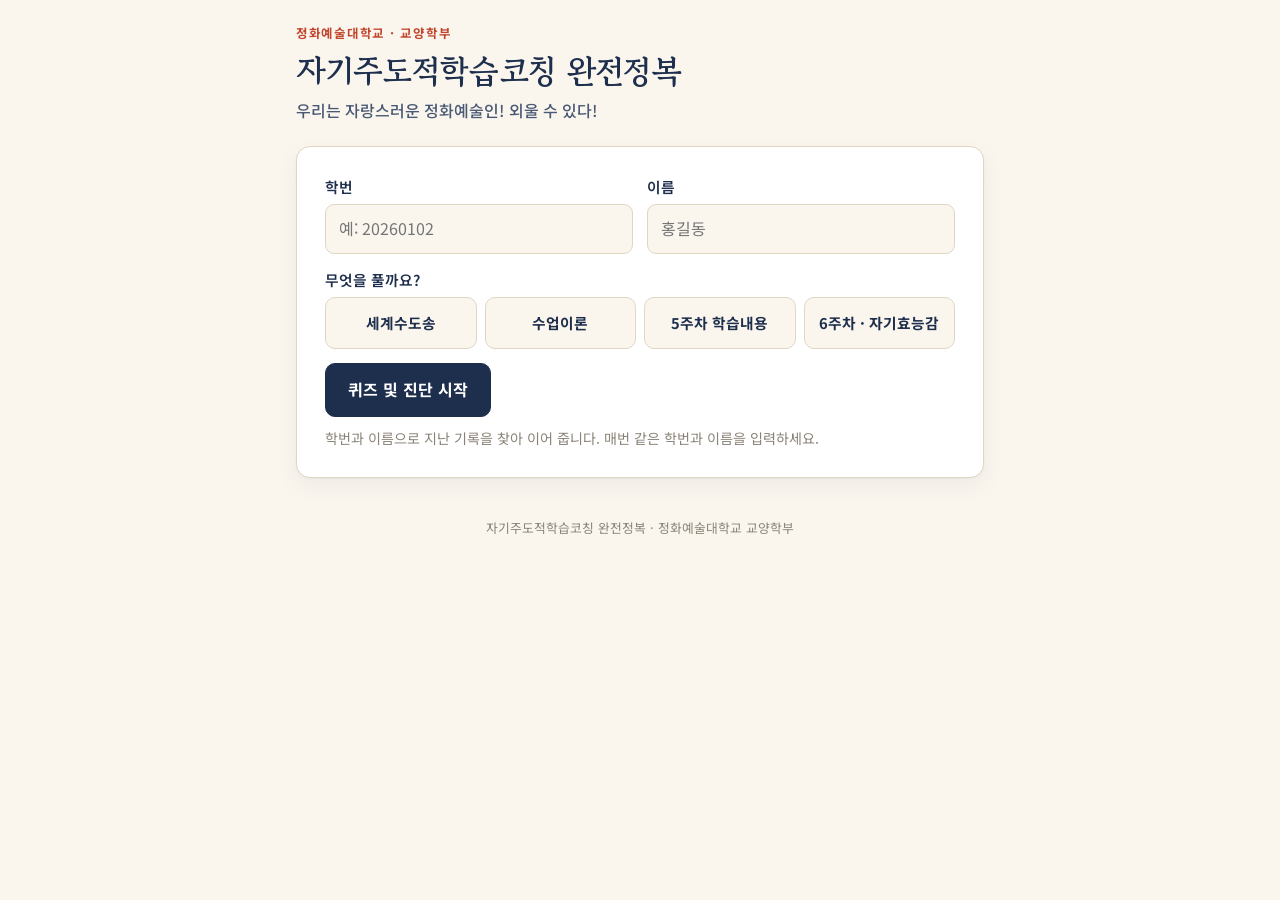
==== index.html @ 69635bc1 "Add files via upload" ====
<!doctype html>
<html lang="ko">
<head>
<meta charset="utf-8">
<meta name="viewport" content="width=device-width, initial-scale=1, viewport-fit=cover">
<title>자기주도적학습코칭 완전정복</title>
<link rel="preconnect" href="https://fonts.googleapis.com">
<link rel="stylesheet" href="https://fonts.googleapis.com/css2?family=Gowun+Batang:wght@700&family=Noto+Sans+KR:wght@400;500;700&display=swap">
<link rel="stylesheet" href="styles.css">
</head>
<body>
<div class="wrap">

  <!-- ===== 1. 시작 화면 ===== -->
  <section id="view-start">
    <div class="eyebrow">정화예술대학교 · 교양학부</div>
    <h1>자기주도적학습코칭 완전정복</h1>
    <p class="lede">우리는 자랑스러운 정화예술인! 외울 수 있다!</p>

    <form id="start-form" class="card stack" style="margin-top:22px" novalidate>
      <div class="grid-2">
        <div class="field">
          <label for="student_id">학번</label>
          <input id="student_id" name="student_id" placeholder="예: 20260102" required inputmode="numeric" autocomplete="off">
        </div>
        <div class="field">
          <label for="name">이름</label>
          <input id="name" name="name" placeholder="홍길동" required autocomplete="off">
        </div>
      </div>
      <div class="field">
        <label>무엇을 풀까요?</label>
        <div class="seg seg-4" id="subject-seg">
          <label class="seg-item"><input type="radio" name="subject" value="capital"><span>세계수도송</span></label>
          <label class="seg-item"><input type="radio" name="subject" value="theory"><span>수업이론</span></label>
          <label class="seg-item"><input type="radio" name="subject" value="week5"><span>5주차 학습내용</span></label>
          <label class="seg-item"><input type="radio" name="subject" value="week6"><span>6주차 · 자기효능감</span></label>
        </div>
      </div>
      <div class="field" id="mode-week5" hidden>
        <label>5주차 학습내용 · 자가진단</label>
        <div class="seg seg-3">
          <label class="seg-item"><input type="radio" name="diag" value="motivation"><span>학습동기 유형<small>20문항</small></span></label>
          <label class="seg-item"><input type="radio" name="diag" value="style"><span>학습스타일<small>24문항</small></span></label>
          <label class="seg-item"><input type="radio" name="diag" value="mindset"><span>마인드셋<small>12문항</small></span></label>
        </div>
        <p class="hint" style="margin-top:8px">등급이 아니라 지금 내 위치를 찍는 자가진단입니다. 5점 척도로 솔직하게 답하면 결과와 코멘트가 나옵니다.</p>
      </div>
      <p class="hint" id="week6-note" hidden style="margin:-4px 0 0">
        「삶의 효능감」 자가진단 20문항입니다. 5점 척도로 모두 응답하면 네 영역별 점수와 코멘트가 나옵니다.
        바로 <b>퀴즈 및 진단 시작</b>을 누르세요.
      </p>
      <div class="field" id="mode-capital" hidden>
        <label>세계수도송 · 문제 방식</label>
        <div class="seg seg-4">
          <label class="seg-item"><input type="radio" name="mode" value="capital-mc"><span>객관식<small>노래 순서 · 3지선다</small></span></label>
          <label class="seg-item"><input type="radio" name="mode" value="capital-text"><span>주관식<small>노래 순서 · 직접 쓰기</small></span></label>
          <label class="seg-item"><input type="radio" name="mode" value="capital-rmc"><span>랜덤 객관식<small>순서 섞음 · 3지선다</small></span></label>
          <label class="seg-item"><input type="radio" name="mode" value="capital-rtext"><span>랜덤 주관식<small>순서 섞음 · 직접 쓰기</small></span></label>
        </div>
      </div>
      <div class="field" id="mode-theory" hidden>
        <label>수업이론 · 문제 방식</label>
        <div class="seg">
          <label class="seg-item"><input type="radio" name="mode" value="theory-mc"><span>객관식<small>문제은행에서 18문항 · 고르기</small></span></label>
          <label class="seg-item"><input type="radio" name="mode" value="theory-text"><span>주관식<small>문제은행에서 18문항 · 직접 쓰기</small></span></label>
        </div>
      </div>
      <p class="err" id="start-err" hidden></p>
      <div class="toolbar">
        <button class="btn" type="submit">퀴즈 및 진단 시작</button>
        <span class="hint">학번과 이름으로 지난 기록을 찾아 이어 줍니다. 매번 같은 학번과 이름을 입력하세요.</span>
      </div>
    </form>
  </section>

  <!-- ===== 2. 퀴즈 화면 ===== -->
  <section id="view-quiz" hidden>
    <div class="progress">
      <div class="row">
        <span><button type="button" class="back" id="btn-back">← 뒤로</button><span id="quiz-who"></span></span>
        <span><span class="num" id="answered">0</span> / <span class="num" id="total-n">36</span></span>
      </div>
      <div class="bar"><i id="bar"></i></div>
    </div>
    <form id="quiz-form" novalidate>
      <div id="quiz-body"></div>
      <p class="err" id="quiz-err" hidden></p>
      <div class="toolbar" style="margin-top:20px">
        <button class="btn" type="submit" id="submit-btn">제출하고 채점</button>
        <span class="hint">모든 문항이 필수입니다.</span>
      </div>
    </form>
  </section>

  <!-- ===== 2-b. 진단 화면 ===== -->
  <section id="view-diag" hidden>
    <div class="sticky-head">
      <div class="row">
        <span class="who-line"><button type="button" class="back" id="btn-back-d">← 뒤로</button><span id="diag-who"></span></span>
        <span class="count"><span class="num" id="d-answered">0</span> / <span class="num" id="d-total">0</span></span>
      </div>
      <div class="bar"><i id="d-bar"></i></div>
      <div class="sticky-title"><span class="eyebrow" id="diag-eyebrow"></span><strong id="diag-title"></strong></div>
      <div class="scale-legend"><span>1 전혀 아니다</span><span>3 보통이다</span><span>5 매우 그렇다</span></div>
    </div>
    <p class="hint" id="diag-guide" style="margin:10px 0 14px"></p>
    <form id="diag-form" novalidate>
      <div id="diag-body"></div>
      <p class="err" id="diag-err" hidden></p>
      <div class="toolbar" style="margin-top:20px">
        <button class="btn" type="submit" id="diag-submit">제출하고 결과 보기</button>
        <span class="hint">모든 문항이 필수입니다.</span>
      </div>
    </form>
  </section>

  <!-- ===== 3-b. 진단 결과 화면 ===== -->
  <section id="view-dresult" hidden>
    <div class="eyebrow" id="dr-eyebrow"></div>
    <h2 id="dr-title"></h2>
    <div class="who" id="dr-who" style="color:var(--ink-soft);margin:4px 0 16px"></div>

    <div class="dr-headline" id="dr-headline"></div>
    <div id="dr-composite" class="dr-composite"></div>

    <div class="section-title"><h2>영역별 점수</h2><span class="hint" id="dr-total"></span></div>
    <div id="dr-factors" class="stack"></div>

    <div class="section-title"><h2>나의 강점과 보완점</h2><span class="hint">전체 영역을 통틀어</span></div>
    <div id="dr-focus" class="insight"></div>

    <div class="section-title"><h2>코치 코멘트</h2></div>
    <div id="dr-lines" class="dr-lines"></div>

    <p class="hint" id="dr-source" style="margin-top:14px"></p>
    <div class="toolbar" style="margin-top:22px">
      <button class="btn ghost" type="button" id="btn-home-3">처음으로</button>
    </div>
  </section>

  <!-- ===== 3. 결과 화면 ===== -->
  <section id="view-result" hidden>
    <div class="eyebrow" id="res-eyebrow"></div>

    <!-- 수업이론 주관식: 채점 없이 나의 답안 ↔ 모범답안 -->
    <div id="res-essay" hidden>
      <div class="notice">주관식 문항이 출제되는 경우, 본인이 직접 자신의 생각을 기술할 수 있어야 합니다.</div>
      <div class="who" id="essay-who" style="color:var(--ink-soft);margin:10px 0 18px"></div>
      <ol class="essay-list" id="essay-list"></ol>
      <div class="toolbar" style="margin-top:26px">
        <button class="btn ghost" type="button" id="btn-home-2">처음으로</button>
      </div>
    </div>

    <div id="res-graded">
    <div class="score-hero">
      <div class="big"><span id="res-score"></span><small id="res-total"></small></div>
      <div class="who" id="res-who"></div>
    </div>

    <div class="section-title">
      <h2>이번에 틀린 문항</h2>
      <span class="pill bad" id="res-wrong-count"></span>
    </div>
    <ul class="wrong-list" id="res-wrong"></ul>
    <div class="all-correct" id="res-perfect" hidden>모든 문항을 맞혔습니다. 자랑스러운 정화예술인!</div>

    <div class="section-title">
      <h2>나의 누적 기록</h2>
      <span class="hint" id="hist-hint"></span>
    </div>
    <div class="timeline" id="timeline"></div>
    <div class="hist-grid" id="hist-list"></div>

    <div class="cheer" id="cheer"></div>

    <div class="toolbar" style="margin-top:22px">
      <button class="btn ghost" type="button" id="btn-home">처음으로</button>
    </div>
    </div>
  </section>

  <footer>자기주도적학습코칭 완전정복 · 정화예술대학교 교양학부</footer>
</div>

<script src="config.js"></script>
<script src="quiz-data.js"></script>
<script src="theory-data.js"></script>
<script src="diag-data.js"></script>
<script src="api.js"></script>
<script>
(function () {
  const CAPITALS = window.QUIZ_ITEMS;
  const THEORY = window.THEORY_ITEMS;
  const POOL = CAPITALS.map((i) => i.answer);
  const MODES = {
    "capital-mc":    { label: "세계수도송 · 객관식",       src: "capital", type: "mc",   random: false },
    "capital-text":  { label: "세계수도송 · 주관식",       src: "capital", type: "text", random: false },
    "capital-rmc":   { label: "세계수도송 · 랜덤 객관식",  src: "capital", type: "mc",   random: true  },
    "capital-rtext": { label: "세계수도송 · 랜덤 주관식",  src: "capital", type: "text", random: true  },
    "theory-mc":     { label: "수업이론 · 객관식",         src: "theory",  type: "mc",   random: false },
    "theory-text":   { label: "수업이론 · 주관식",         src: "theory",  type: "text", random: false },
  };
  const THEORY_DRAW = 18;      // 수업이론: 한 번에 출제되는 문항 수
  const THEORY_MIN_NEW = 0.2;  // 직전 응시와 겹치지 않는 문항 최소 비율 (20%)
  const THEORY_REVIEW_MAX = 6; // 직전에 틀린 문항 중 다시 내는 최대 개수
  const THEORY_WEEK_MIN = 3;   // 입력한 주차의 문항을 최소 몇 개 보장할지
  const SUBJECT_LABEL = { capital: "세계수도송", theory: "수업이론" };
  let prevTheory = null;       // {asked:Set, wrong:Set} — 이 학생의 직전 수업이론 기록
  let ITEMS = [];   // 이번 퀴즈의 문항 목록 (통일된 형태: {q, a, choices?, keys?, ordered?, country?})
  let TOTAL = 0;
  let MODE = null;
  const $ = (id) => document.getElementById(id);
  const views = { start: $("view-start"), quiz: $("view-quiz"), result: $("view-result"), diag: $("view-diag"), dresult: $("view-dresult") };
  const DIAG = window.DIAG;
  const DIAG_LABEL = { motivation: "학습동기 유형", style: "학습스타일", mindset: "마인드셋", efficacy: "삶의 효능감" };
  function show(name) {
    Object.keys(views).forEach((k) => (views[k].hidden = k !== name));
    window.scrollTo({ top: 0 });
  }
  const todayLabel = () => { const d = new Date(); return `${d.getMonth() + 1}월 ${d.getDate()}일`; };

  const josaGa = (w) => { const c = w.charCodeAt(w.length - 1); return c >= 0xac00 && c <= 0xd7a3 && (c - 0xac00) % 28 ? "이" : "가"; };
  const josa = (w) => { const c = w.charCodeAt(w.length - 1); return c >= 0xac00 && c <= 0xd7a3 && (c - 0xac00) % 28 ? "은" : "는"; };
  const esc = (s) => String(s).replace(/[&<>"']/g, (c) => ({ "&": "&amp;", "<": "&lt;", ">": "&gt;", '"': "&quot;", "'": "&#39;" }[c]));

  function resetSubjectPanels() {
    $("mode-capital").hidden = true;
    $("mode-theory").hidden = true;
    $("mode-week5").hidden = true;
    $("week6-note").hidden = true;
    document.querySelectorAll('input[name="mode"], input[name="diag"]').forEach((m) => { m.checked = false; });
    $("start-err").hidden = true;
  }
  document.querySelectorAll('input[name="subject"]').forEach((r) => r.addEventListener("change", () => {
    resetSubjectPanels();
    if (r.value === "capital") $("mode-capital").hidden = false;
    else if (r.value === "theory") $("mode-theory").hidden = false;
    else if (r.value === "week5") $("mode-week5").hidden = false;
    else if (r.value === "week6") $("week6-note").hidden = false;
  }));

  let student = null;      // {student_id, name, section} — 분반은 지난 기록에서 물려받고, 회차는 응시 날짜로 구분한다
  let triedSubmit = false; // 한 번이라도 제출을 눌렀는지

  // ---------- 시작 ----------
  $("start-form").addEventListener("submit", async (e) => {
    e.preventDefault();
    const f = e.target;
    const s = {
      section: "",
      student_id: f.student_id.value.trim(),
      name: f.name.value.trim(),
      week: null,
    };
    const err = $("start-err");
    const modeEl = document.querySelector('input[name="mode"]:checked');
    if (!s.student_id || !s.name) {
      err.textContent = "학번과 이름을 입력하세요.";
      err.hidden = false;
      return;
    }
    const subj = document.querySelector('input[name="subject"]:checked');
    if (!subj) {
      err.textContent = "세계수도송 · 수업이론 · 5주차 학습내용 중 하나를 고르세요.";
      err.hidden = false;
      return;
    }
    // 학번+이름으로 지난 기록을 먼저 찾아 둔다. 분반은 예전 기록에 적힌 것을 그대로 물려받는다.
    err.hidden = true;
    const btn = f.querySelector('button[type="submit"]');
    btn.disabled = true; btn.textContent = "지난 기록 찾는 중…";
    let hist = [];
    try { hist = await window.QuizAPI.getHistory(s.student_id, s.name); }
    catch (ex) { console.error(ex); }
    btn.disabled = false; btn.textContent = "퀴즈 및 진단 시작";
    const withSec = hist.filter((h) => h.section).sort((a, b) => String(a.created_at).localeCompare(String(b.created_at)));
    if (withSec.length) s.section = withSec[withSec.length - 1].section;
    if (subj.value === "week6") {
      err.hidden = true;
      s.mode = "efficacy";
      student = s;
      buildDiag("efficacy");
      show("diag");
      return;
    }
    if (subj.value === "week5") {
      const dEl = document.querySelector('input[name="diag"]:checked');
      if (!dEl) {
        err.textContent = "학습동기 유형 · 학습스타일 · 마인드셋 중 하나를 고르세요.";
        err.hidden = false;
        return;
      }
      err.hidden = true;
      s.mode = dEl.value;
      student = s;
      buildDiag(dEl.value);
      show("diag");
      return;
    }
    if (!modeEl) {
      err.textContent = "문제 방식(객관식·주관식)을 선택하세요.";
      err.hidden = false;
      return;
    }
    err.hidden = true;
    s.mode = modeEl.value;
    MODE = MODES[s.mode];
    student = s;
    triedSubmit = false;
    prevTheory = null;
    if (MODE.src === "theory") {
      const past = hist.filter((h) => String(h.mode || "").startsWith("theory-"))
        .sort((a, b) => String(a.created_at).localeCompare(String(b.created_at)));
      const last = past[past.length - 1];
      if (last && last.answers) {
        prevTheory = {
          asked: new Set(Object.keys(last.answers)),
          wrong: new Set((last.wrong || []).map((w) => w.country)),
        };
      }
    }
    buildQuiz();
    $("quiz-who").textContent = `${s.name} · ${MODE.label}`;
    show("quiz");
  });

  // ---------- 퀴즈 ----------
  function shuffle(a) {
    for (let i = a.length - 1; i > 0; i--) {
      const j = Math.floor(Math.random() * (i + 1));
      [a[i], a[j]] = [a[j], a[i]];
    }
    return a;
  }
  // 오답 보기 2개를 수도송에 나오는 다른 수도에서 뽑는다
  function makeChoices(answer) {
    const others = POOL.filter((x) => x !== answer);
    const picked = [];
    while (picked.length < 2) {
      const c = others[Math.floor(Math.random() * others.length)];
      if (!picked.includes(c)) picked.push(c);
    }
    return shuffle([answer, ...picked]);
  }

  // 수업이론 출제: 직전 응시와 최소 20% 이상 다른 문항이 나오도록 구성
  //  ① 직전에 틀린 문항을 최대 THEORY_REVIEW_MAX개 복습으로 포함
  //  ② 직전에 안 나왔던 문항을 최소 20% 확보
  //  ③ 나머지는 안 나왔던 문항 → 나왔던 문항 순으로 채움
  function drawTheory() {
    // 주관식에서는 '다음 중 올바른 것은?' 형식(mcOnly) 문항을 빼고 출제한다
    const bank = THEORY.filter((it) => MODE.type === "mc" || !it.mcOnly).map((it) => Object.assign({}, it));
    const draw = Math.min(THEORY_DRAW, bank.length);
    const asked = prevTheory ? prevTheory.asked : new Set();
    const wrong = prevTheory ? prevTheory.wrong : new Set();

    const picked = [];
    const add = (arr, n) => {
      for (const it of arr) {
        if (picked.length >= draw || n <= 0) break;
        if (!picked.includes(it)) { picked.push(it); n--; }
      }
    };
    // 직전에 안 나온 문항을 앞에 두는 정렬
    const freshFirst = (arr) =>
      shuffle(arr.filter((it) => !asked.has(it.q))).concat(shuffle(arr.filter((it) => asked.has(it.q))));

    // ① (예전 방식) 주차가 지정된 경우에만 그 주차 문항을 최소 THEORY_WEEK_MIN개 보장
    const weekItems = bank.filter((it) => it.week === student.week);
    if (weekItems.length) add(freshFirst(weekItems), THEORY_WEEK_MIN);

    // ② 직전에 틀린 문항 복습
    if (prevTheory) add(shuffle(bank.filter((it) => wrong.has(it.q))), THEORY_REVIEW_MAX);

    // ③ 직전에 안 나왔던 문항을 최소 20% 확보
    const minNew = Math.ceil(draw * THEORY_MIN_NEW);
    const newNow = () => picked.filter((it) => !asked.has(it.q)).length;
    add(shuffle(bank.filter((it) => !asked.has(it.q))), Math.max(0, minNew - newNow()));

    // ④ 남는 자리는 새 문항 우선으로 채움
    add(freshFirst(bank), draw);
    return shuffle(picked.slice(0, draw));
  }

  function buildQuiz() {
    // 문항 목록 만들기
    if (MODE.src === "capital") {
      ITEMS = CAPITALS.map((it) => ({ q: it.country, a: it.answer, c: it.c, country: it.country }));
    } else {
      ITEMS = drawTheory();
    }
    if (MODE.random) ITEMS = shuffle(ITEMS);
    TOTAL = ITEMS.length;
    $("total-n").textContent = TOTAL;

    const body = $("quiz-body");
    body.innerHTML = "";
    let lastC = null;
    ITEMS.forEach((it, i) => {
      // 대륙 소제목은 노래 순서 객관식/주관식에서만
      if (MODE.src === "capital" && !MODE.random && it.c !== lastC) {
        const h = document.createElement("div");
        h.className = "continent";
        h.innerHTML = `<span class="eyebrow" style="margin:0">${esc(it.c)}</span>`;
        body.appendChild(h);
        lastC = it.c;
      }
      const q = document.createElement("div");
      q.className = "q";
      q.id = "q-" + i;
      const title = MODE.src === "capital"
        ? `<div class="country">${esc(it.country)}<small>( &nbsp;&nbsp;&nbsp;&nbsp; )</small></div>`
        : `<div class="country qtext"><span class="qn">${i + 1}.</span> ${esc(it.q)}</div>`;
      let bodyHtml;
      if (MODE.type === "mc") {
        const choices = MODE.src === "capital" ? makeChoices(it.a) : shuffle([it.a, ...it.choices]);
        bodyHtml = `<div class="choices${MODE.src === "theory" ? " choices-long" : ""}">` +
          choices.map((c) => `<label class="choice"><input type="radio" name="q${i}" value="${esc(c)}"><span>${esc(c)}</span></label>`).join("") +
          `</div>`;
      } else {
        bodyHtml = `<input class="ans-input" type="text" name="q${i}" autocomplete="off" autocapitalize="off" ` +
          `placeholder="${MODE.src === "capital" ? "수도 이름" : "답을 쓰세요"}">`;
      }
      q.innerHTML = title + bodyHtml;
      body.appendChild(q);
    });
    updateProgress();
  }
  // 응답값 읽기 (객관식: 선택값, 주관식: 입력값)
  function getAnswer(i) {
    if (MODE.type === "mc") { const r = document.querySelector(`input[name=q${i}]:checked`); return r ? r.value : ""; }
    const t = document.querySelector(`input[name=q${i}]`); return t ? t.value.trim() : "";
  }
  // 주관식 채점: 띄어쓰기·대소문자·기호 무시
  const norm = (x) => String(x || "").toLowerCase().replace(/[\s\.\-·,→()（）\[\]'"]/g, "");
  function isCorrect(it, ans) {
    if (MODE.type === "mc") return ans === it.a;
    const n = norm(ans);
    if (!n) return false;
    if (MODE.src === "capital") {
      const ok = [it.a].concat(window.CAPITAL_ALIASES[it.a] || []).map(norm);
      return ok.includes(n);
    }
    // 이론: 키워드 그룹마다 하나 이상 포함, ordered면 순서대로
    let last = -1;
    for (const group of it.keys) {
      let best = -1;
      for (const k of group) {
        const idx = n.indexOf(norm(k), it.ordered ? last + 1 : 0);
        if (idx >= 0 && (best < 0 || idx < best)) best = idx;
      }
      if (best < 0) return false;
      last = best;
    }
    return true;
  }

  function answeredCount() {
    let n = 0;
    for (let i = 0; i < TOTAL; i++) if (getAnswer(i)) n++;
    return n;
  }
  function updateProgress() {
    const n = answeredCount();
    $("answered").textContent = n;
    $("bar").style.width = (n / TOTAL) * 100 + "%";
  }
  function goToFirstMissing() {
    const el = document.querySelector(".q.missing");
    if (el) el.scrollIntoView({ behavior: "smooth", block: "center" });
    return el;
  }
  // 표시된 문항을 채우면 다음 미응답 문항으로 이동
  $("quiz-body").addEventListener("input", () => updateProgress());
  $("quiz-body").addEventListener("change", (e) => {
    if (e.target.type !== "radio" && e.target.type !== "text") return;
    if (e.target.type === "text" && !e.target.value.trim()) return;
    const box = e.target.closest(".q");
    const wasMissing = box.classList.contains("missing");
    box.classList.remove("missing");
    updateProgress();
    if (triedSubmit) {
      const left = document.querySelectorAll(".q.missing").length;
      const err = $("quiz-err");
      if (left === 0) { err.hidden = true; }
      else {
        err.textContent = `아직 ${left}문항이 남았습니다.`;
        if (wasMissing) setTimeout(goToFirstMissing, 200);
      }
    }
  });

  $("quiz-form").addEventListener("submit", async (e) => {
    e.preventDefault();
    triedSubmit = true;
    const err = $("quiz-err");
    const answers = {};
    let missing = 0;
    ITEMS.forEach((it, i) => {
      const val = getAnswer(i);
      const box = $("q-" + i);
      if (!val) { box.classList.add("missing"); missing++; }
      else { box.classList.remove("missing"); answers[it.q] = val; }
    });
    if (missing) {
      err.textContent = `아직 ${missing}문항이 남았습니다. 빨간 점선 문항을 채워 주세요.`;
      err.hidden = false;
      goToFirstMissing();
      return;
    }
    err.hidden = true;

    const wrong = [];
    const essay = MODE.src !== "capital" && MODE.type === "text";
    if (!essay) ITEMS.forEach((it) => {
      if (!isCorrect(it, answers[it.q])) wrong.push({ country: it.q, answer: it.a, chosen: answers[it.q] });
    });
    // 이론 주관식은 점수 없이 제출만 기록 (score 0 / total 0)
    const attempt = Object.assign({}, student, essay
      ? { score: 0, total: 0, wrong: [], answers }
      : { score: TOTAL - wrong.length, total: TOTAL, wrong, answers });

    const btn = $("submit-btn");
    btn.disabled = true; btn.textContent = "저장 중…";
    let history = [], saveErr = null;
    try {
      await window.QuizAPI.saveAttempt(attempt);
      history = await window.QuizAPI.getHistory(student.student_id, student.name);
    } catch (ex) { saveErr = ex; console.error(ex); }
    btn.disabled = false; btn.textContent = "제출하고 채점";
    if (essay) renderEssay(attempt, saveErr); else renderResult(attempt, history, saveErr);
    show("result");
  });

  // ---------- 결과: 이론 주관식 (채점 없음) ----------
  function renderEssay(attempt, saveErr) {
    $("res-graded").hidden = true;
    $("res-essay").hidden = false;
    $("res-eyebrow").textContent = `${todayLabel()} · ${MODE.label}`;
    $("essay-who").textContent = `${attempt.student_id} · ${attempt.name}` +
      (saveErr ? " · 저장에 실패했습니다" : window.QuizAPI.mode === "local" ? " · (연습 모드)" : " · 제출 완료");
    const ol = $("essay-list");
    ol.innerHTML = "";
    ITEMS.forEach((it) => {
      const li = document.createElement("li");
      li.innerHTML =
        `<div class="eq">${esc(it.q)}</div>` +
        `<div class="erow"><span class="el">나의 답안</span><span class="ev mine">${esc(attempt.answers[it.q])}</span></div>` +
        `<div class="erow"><span class="el">모범답안</span><span class="ev model">${esc(it.a)}</span></div>`;
      ol.appendChild(li);
    });
  }

  // ---------- 결과 ----------
  function renderResult(attempt, history, saveErr) {
    $("res-graded").hidden = false;
    $("res-essay").hidden = true;
    const s = attempt;
    $("res-eyebrow").textContent = `${todayLabel()} 결과 · ${MODE.label}`;
    $("res-score").textContent = s.score;
    $("res-total").textContent = ` / ${s.total}점`;
    $("res-who").textContent = `${s.student_id} · ${s.name}`;

    const ul = $("res-wrong");
    ul.innerHTML = "";
    $("res-wrong-count").textContent = `${s.wrong.length}문항`;
    $("res-perfect").hidden = s.wrong.length !== 0;
    s.wrong.forEach((w) => {
      const li = document.createElement("li");
      const isCap = MODE.src === "capital";
      li.innerHTML = isCap
        ? `<span class="ans"><b>${esc(w.country)}</b>의 수도는 <b>${esc(w.answer)}</b>${josaGa(w.answer)} 정답!</span>` +
          `<span class="chosen">나의 ${MODE.type === "mc" ? "선택" : "답"}: ${esc(w.chosen)}</span>`
        : `<span class="ans qwrap"><span class="qq">${esc(w.country)}</span><span class="correct">정답: <b>${esc(w.answer)}</b></span></span>` +
          `<span class="chosen">나의 ${MODE.type === "mc" ? "선택" : "답"}: ${esc(w.chosen)}</span>`;
      ul.appendChild(li);
    });

    const tl = $("timeline"), list = $("hist-list"), hint = $("hist-hint");
    tl.innerHTML = ""; list.innerHTML = "";
    if (saveErr) {
      hint.className = "err";
      hint.textContent = "저장에 실패해 이번 점수는 기록되지 않았습니다.";
      history = [Object.assign({ created_at: new Date().toISOString() }, attempt)];
    } else {
      hint.className = "hint";
      hint.textContent = (window.QuizAPI.mode === "local" ? "(연습 모드: 이 브라우저에만 저장됩니다) " : "") + `${SUBJECT_LABEL[MODE.src] || "최근"} 최근 3회`;
    }

    // 시간 순으로 정렬해 "최근 3번 시도"만 사용 (주차 번호를 잘못 넣어도 순서가 꼬이지 않게)
    const subjectOf = (m) => String(m || "capital-mc").split("-")[0];
    history = history.filter((h) => subjectOf(h.mode) === subjectOf(s.mode) && (h.total || 0) > 0);
    const byTime = [...history].sort((a, b) => String(a.created_at).localeCompare(String(b.created_at)));
    byTime.forEach((h, i) => { h._try = i + 1; });   // 1회차, 2회차… 도전 순서
    const recent3 = byTime.slice(-3);            // 오래된 → 최신
    const latest = recent3[recent3.length - 1];  // 이번 시도

    recent3.forEach((h, i, arr) => {
      if (i > 0) {
        const d = h.score - arr[i - 1].score;
        const cls = d > 0 ? "up" : d < 0 ? "down" : "same";
        const ar = document.createElement("div");
        ar.className = "tl-arrow";
        ar.innerHTML = `→<div class="delta ${cls}">${d > 0 ? "+" + d : d < 0 ? d : "±0"}</div>`;
        tl.appendChild(ar);
      }
      const it = document.createElement("div");
      it.className = "tl-item" + (h === latest ? " now" : "");
      it.innerHTML = `<div class="wk">${h._try}회차</div><div class="sc">${h.score}<span style="font-size:.85rem;color:var(--muted)">/${h.total}</span></div>`;
      tl.appendChild(it);
    });

    renderCheer(s, recent3);

    // 카드는 최신이 왼쪽
    [...recent3].reverse().forEach((h) => {
      const wrongs = Array.isArray(h.wrong) ? h.wrong : [];
      const when = new Date(h.created_at).toLocaleString("ko-KR", { month: "numeric", day: "numeric", hour: "2-digit", minute: "2-digit" });
      const card = document.createElement("div");
      card.className = "hist" + (h === latest ? " current" : "");
      card.innerHTML =
        `<div class="head"><span class="wk">${h._try}회차 도전 <span class="when">${(MODES[h.mode] || MODES["capital-mc"]).label.split(" · ")[1]} · ${when}</span></span>` +
        `<span class="sc">${h.score}/${h.total} <span class="pill ${wrongs.length ? "bad" : "ok"}">틀림 ${wrongs.length}</span></span></div>` +
        `<div class="body">` +
        (wrongs.length
          ? `<ul>${wrongs.map((w) => MODE.src === "capital"
              ? `<li><b>${esc(w.country)}</b>${josa(w.country)} ${esc(w.answer)}</li>`
              : `<li>${esc(w.country)} <b>→ ${esc(w.answer)}</b></li>`).join("")}</ul>`
          : `<p class="hint" style="margin:0">틀린 문항 없음</p>`) +
        `</div>`;
      list.appendChild(card);
    });
  }

  // ---------- 자가진단 ----------
  let DKEY = null, DITEMS = [];   // DITEMS: [{n, text, fkey}]
  function buildDiag(key) {
    DKEY = key;
    const d = DIAG[key];
    DITEMS = [];
    d.factors.forEach((f) => f.items.forEach((t) => DITEMS.push({ n: DITEMS.length + 1, text: t, fkey: f.key })));
    $("diag-who").textContent = `${student.name}`;
    $("diag-eyebrow").textContent = DIAG_LABEL[key] + " 진단";
    $("diag-title").textContent = d.question;
    $("diag-guide").textContent = d.guide;
    $("d-total").textContent = DITEMS.length;
    const body = $("diag-body");
    body.innerHTML = "";
    DITEMS.forEach((it, i) => {
      const q = document.createElement("div");
      q.className = "q dq";
      q.id = "dq-" + i;
      q.innerHTML =
        `<div class="country qtext"><span class="qn">${it.n}.</span> ${esc(it.text)}</div>` +
        `<div class="likert">` + [1, 2, 3, 4, 5].map((v) =>
          `<label class="lk"><input type="radio" name="d${i}" value="${v}"><span><i class="dot"></i><i class="num">${v}</i></span></label>`).join("") + `</div>`;
      body.appendChild(q);
    });
    dTried = false;
    $("diag-err").hidden = true;
    dProgress();
  }
  let dTried = false;
  function dAnswered() { let n = 0; for (let i = 0; i < DITEMS.length; i++) if (document.querySelector(`input[name=d${i}]:checked`)) n++; return n; }
  function dProgress() { const n = dAnswered(); $("d-answered").textContent = n; $("d-bar").style.width = (DITEMS.length ? n / DITEMS.length * 100 : 0) + "%"; }
  $("diag-body").addEventListener("change", (e) => {
    if (e.target.type !== "radio") return;
    const box = e.target.closest(".q"); const was = box.classList.contains("missing");
    box.classList.remove("missing"); dProgress();
    if (dTried) {
      const left = document.querySelectorAll("#diag-body .q.missing").length;
      if (left === 0) $("diag-err").hidden = true;
      else { $("diag-err").textContent = `아직 ${left}문항이 남았습니다.`; if (was) setTimeout(() => { const el = document.querySelector("#diag-body .q.missing"); if (el) el.scrollIntoView({ behavior: "smooth", block: "center" }); }, 200); }
    }
  });
  $("btn-back-d").addEventListener("click", () => {
    if (dAnswered() > 0 && !confirm("지금까지 고른 답은 사라집니다. 처음 화면으로 돌아갈까요?")) return;
    $("diag-body").innerHTML = ""; show("start");
  });
  $("diag-form").addEventListener("submit", async (e) => {
    e.preventDefault();
    dTried = true;
    let missing = 0; const answers = {}; const vals = [];
    DITEMS.forEach((it, i) => {
      const r = document.querySelector(`input[name=d${i}]:checked`); const box = $("dq-" + i);
      if (!r) { box.classList.add("missing"); missing++; }
      else { box.classList.remove("missing"); const v = parseInt(r.value, 10); answers[it.n + ". " + it.text] = v; vals.push({ it, v }); }
    });
    if (missing) {
      $("diag-err").textContent = `아직 ${missing}문항이 남았습니다. 빨간 점선 문항을 채워 주세요.`; $("diag-err").hidden = false;
      const el = document.querySelector("#diag-body .q.missing"); if (el) el.scrollIntoView({ behavior: "smooth", block: "center" });
      return;
    }
    $("diag-err").hidden = true;
    const d = DIAG[DKEY];
    const scores = {}; let total = 0, max = 0;
    d.factors.forEach((f) => { scores[f.key] = vals.filter((x) => x.it.fkey === f.key).reduce((a, x) => a + x.v, 0); total += scores[f.key]; max += f.items.length * 5; });
    answers._factors = scores;
    const attempt = Object.assign({}, student, { score: total, total: max, wrong: [], answers });
    const btn = $("diag-submit"); btn.disabled = true; btn.textContent = "저장 중…";
    let history = [], saveErr = null;
    try { await window.QuizAPI.saveAttempt(attempt); history = await window.QuizAPI.getHistory(student.student_id, student.name); }
    catch (ex) { saveErr = ex; console.error(ex); }
    btn.disabled = false; btn.textContent = "제출하고 결과 보기";
    renderDiagResult(attempt, vals, scores, history, saveErr);
    show("dresult");
  });

  function renderDiagResult(attempt, vals, scores, history, saveErr) {
    const d = DIAG[DKEY];
    $("dr-eyebrow").textContent = `${todayLabel()} · ${DIAG_LABEL[DKEY]} 진단 결과`;
    $("dr-title").textContent = d.question;
    $("dr-who").textContent = `${attempt.student_id} · ${attempt.name}` + (saveErr ? " · 저장 실패" : window.QuizAPI.mode === "local" ? " · (연습 모드)" : "");
    const avgs = {};
    d.factors.forEach((f) => { avgs[f.key] = scores[f.key] / f.items.length; });
    const r = d.interpret(scores, avgs);
    $("dr-headline").textContent = r.headline;
    const comp = $("dr-composite"); comp.innerHTML = "";
    (r.composite || []).forEach((c) => {
      comp.insertAdjacentHTML("beforeend",
        `<div class="comp"><div class="comp-name">${esc(c.name)}</div><div class="comp-val">${c.value}<small>/${c.max}</small></div>` +
        `<div class="meter"><i style="width:${(c.value / c.max * 100).toFixed(0)}%"></i></div></div>`);
    });
    $("dr-total").textContent = `총합 ${attempt.score} / ${attempt.total}점`;
    const fl = $("dr-factors"); fl.innerHTML = "";
    d.factors.forEach((f) => {
      const v = scores[f.key], mx = f.items.length * 5, avg = v / f.items.length;
      const note = d.factorNotes[f.key];
      const level = avg >= 3.5 ? "high" : avg <= 2.5 ? "low" : "mid";
      const comment = note[level] || "";
      fl.insertAdjacentHTML("beforeend",
        `<div class="fac ${level}">` +
        `<div class="fac-head"><div><span class="fac-name">${esc(f.name)}</span><span class="fac-sub">${esc(f.sub)}</span></div>` +
        `<div class="fac-score">${v}<small>/${mx}</small></div></div>` +
        `<div class="meter"><i style="width:${(v / mx * 100).toFixed(0)}%"></i></div>` +
        `<div class="fac-desc">${esc(note.desc)}</div>` +
        (comment ? `<div class="fac-comment">${esc(comment)}</div>` : "") +
        `</div>`);
    });
    // ---- 나의 강점과 보완점 : 전체 영역을 통틀어 도출 ----
    // 문항 치우침(salience) = 부정 방향 문항이면 (점수-3), 긍정 방향 문항이면 (3-점수).
    // 값이 클수록 보완이 필요한 쪽, 작을수록(음수일수록) 강점 쪽.
    const negKey = {}, fname = {}, fmax = {};
    d.factors.forEach((f) => { negKey[f.key] = !!f.negative; fname[f.key] = f.name; fmax[f.key] = f.items.length * 5; });
    const sal = (x) => (negKey[x.it.fkey] ? x.v - 3 : 3 - x.v);
    // 영역 단위 비교 : 부정 방향 영역은 뒤집어서 '좋은 쪽' 기준으로 맞춘다
    const good = {};
    d.factors.forEach((f) => { const a = scores[f.key] / f.items.length; good[f.key] = f.negative ? 6 - a : a; });
    const fkeys = d.factors.map((f) => f.key);
    const bestF = fkeys.reduce((a, b) => (good[a] >= good[b] ? a : b));
    const worstF = fkeys.reduce((a, b) => (good[a] <= good[b] ? a : b));
    const itemLine = (o) => {
      const neg = negKey[o.it.fkey];
      return `<li><span class="ins-q">${esc(o.it.text)}</span>` +
        `<span class="ins-meta">${esc(fname[o.it.fkey])} · 내 응답 ${o.v}점` +
        `<span class="hint"> (${neg ? "낮을수록" : "높을수록"} 좋은 문항)</span></span></li>`;
    };
    const strongItems = vals.filter((x) => sal(x) <= -1).sort((a, b) => sal(a) - sal(b) || a.it.n - b.it.n).slice(0, 3);
    const weakItems = vals.filter((x) => sal(x) >= 1).sort((a, b) => sal(b) - sal(a) || a.it.n - b.it.n).slice(0, 3);
    const card = (kind, label, pill, head, say, items, empty) =>
      `<div class="ins ${kind}"><div class="ins-head"><span class="pill ${pill}">${label}</span><b>${esc(head)}</b></div>` +
      `<p class="ins-say">${esc(say)}</p>` +
      (items.length ? `<ul class="ins-items">${items.map(itemLine).join("")}</ul>`
                    : `<p class="hint" style="margin:0">${esc(empty)}</p>`) + `</div>`;
    const sameF = bestF === worstF;
    const strongHead = `${fname[bestF]} ${scores[bestF]}/${fmax[bestF]}점`;
    const weakHead = `${fname[worstF]} ${scores[worstF]}/${fmax[worstF]}점`;
    const strongSay = sameF
      ? "네 영역의 점수가 거의 같게 나왔습니다. 아래 문항들이 지금 나를 가장 잘 받쳐 주는 지점입니다."
      : `전체 영역을 통틀어 ${fname[bestF]}${josa(fname[bestF])} 가장 든든하게 받쳐 주고 있습니다. 여기서 이미 할 수 있는 방식을 다른 영역에도 그대로 옮겨 써 보세요.`;
    const weakSay = sameF
      ? "특별히 뒤처진 영역은 없습니다. 아래 문항만 조금 손보면 전체가 함께 올라갑니다."
      : `${fname[worstF]}${josa(fname[worstF])} 상대적으로 가장 얇습니다. 한꺼번에 바꾸려 하지 말고 아래 문항 하나를 이번 주의 과제로 잡아 보세요.`;
    $("dr-focus").innerHTML =
      card("strong", "강점", "ok", strongHead, strongSay, strongItems,
           "특별히 도드라지게 높은 문항은 없지만, 전 영역에 고르게 답했다는 뜻이기도 합니다.") +
      card("weak", "보완점", "bad", weakHead, weakSay, weakItems,
           "한쪽으로 크게 치우친 응답이 없습니다. 지금 흐름을 그대로 이어 가세요.");

    const ln = $("dr-lines"); ln.innerHTML = r.lines.map((t) => `<p>${esc(t)}</p>`).join("");
    $("dr-source").textContent = d.source;
  }
  $("btn-home-3").addEventListener("click", () => { $("start-form").reset(); resetSubjectPanels(); show("start"); });

  // ---------- 격려 메시지 ----------
  const CHEERS = {
    perfect: [
      "전부 정답! 완벽해. 오늘 배운 건 이제 네 거야.",
      "만점이라니! 정화예술인의 자부심, 오늘 네가 보여줬어.",
      "한 문제도 안 놓쳤네. 진짜 멋지다. 다음 주에도 이 기세 그대로!",
    ],
    bigUp: [
      "지난번보다 {d}개나 더 맞췄네? 대단하다. 역시 해낼 줄 알았어!",
      "{d}개 상승! 이렇게 확 오르기 쉽지 않은데, 정말 열심히 외웠구나. 멋져!",
      "와, {prev}점에서 {now}점. 노력이 그대로 보여. 자랑스럽다!",
    ],
    up: [
      "지난번보다 {d}개 더 맞췄어. 한 걸음씩 올라가는 게 제일 확실한 길이야. 잘하고 있어!",
      "{prev}점 → {now}점, 올라갔네! 이 방향 그대로 가자. 멋져!",
      "조금씩 늘고 있어. 이런 꾸준함이 결국 끝까지 해내는 힘이야.",
    ],
    same: [
      "지난번과 같은 {now}점. 유지한 것도 실력이야. 다음엔 한 개만 더 노려보자!",
      "점수는 같지만 틀린 문항이 달라졌을 거야. 이번에 틀린 것만 다시 보면 다음엔 올라가.",
      "{now}점 지켰네. 여기서 딱 몇 개만 더! 할 수 있어.",
    ],
    down: [
      "지난번에 맞춘 건 이미 네 안에 있어. 오늘 틀린 것만 한 번 더 보면 다음엔 다시 올라가. 넌 할 수 있어!",
      "오늘도 끝까지 다 풀었잖아. 그 끈기가 진짜 실력이야. 다음 주가 기대돼!",
      "점수는 오르락내리락해도 외운 건 쌓이고 있어. 이번 주 틀린 것만 챙기면 돼. 응원할게!",
    ],
    first: [
      "첫 도전 {now}점! 시작이 반이야. 다음 주에 얼마나 오르는지 같이 보자.",
      "첫 기록 남겼어. {again} 다음엔 확 오를 거야. 할 수 있어!",
      "끝까지 다 풀어낸 것부터 대단해. 여기서부터 올라가는 일만 남았어!",
    ],
  };
  function pick(arr) { return arr[Math.floor(Math.random() * arr.length)]; }
  function renderCheer(s, recent) {
    const prev = recent.length > 1 ? recent[recent.length - 2] : null;
    let key, d = 0;
    if (s.score === s.total) key = "perfect";
    else if (!prev) key = "first";
    else {
      d = s.score - prev.score;
      key = d >= 5 ? "bigUp" : d > 0 ? "up" : d === 0 ? "same" : "down";
    }
    const again = MODE.src === "capital" ? "수도송 한 번만 더 듣고 오면" : "강의자료 한 번만 더 훑고 오면";
    const msg = pick(CHEERS[key])
      .replace(/{again}/g, again)
      .replace(/{d}/g, Math.abs(d)).replace(/{now}/g, s.score).replace(/{prev}/g, prev ? prev.score : "");
    const el = $("cheer");
    el.className = "cheer " + key;
    el.innerHTML = `<div class="cheer-label">${esc(s.name)}에게</div><p>${esc(msg)}</p>`;
  }

  // 퀴즈 화면 → 시작 화면 (입력한 학번·이름은 그대로 두고 문제만 버림)
  $("btn-back").addEventListener("click", () => {
    if (answeredCount() > 0 && !confirm("지금까지 고른 답은 사라집니다. 처음 화면으로 돌아갈까요?")) return;
    $("quiz-body").innerHTML = "";
    $("quiz-err").hidden = true;
    show("start");
  });
  $("btn-home-2").addEventListener("click", () => { $("start-form").reset(); resetSubjectPanels(); show("start"); });
  $("btn-home").addEventListener("click", () => {
    $("start-form").reset();
    resetSubjectPanels();
    show("start");
  });
})();
</script>
</body>
</html>
---- styles.css ----
:root {
  --paper: #faf6ee;
  --paper-2: #f1ebdf;
  --ink: #1e2f4d;
  --ink-soft: #4a5a75;
  --muted: #8a8378;
  --line: #dfd6c3;
  --stamp: #c2452d;
  --stamp-soft: #f7e3dd;
  --sea: #1f7a6d;
  --sea-soft: #dcefe9;
  --accent: #d9a441;
  --font-body: "Noto Sans KR", "Apple SD Gothic Neo", "Malgun Gothic", sans-serif;
  --font-display: "Gowun Batang", "Nanum Myeongjo", serif;
}
* { box-sizing: border-box; }
html { -webkit-text-size-adjust: 100%; }
body {
  margin: 0;
  background: var(--paper);
  color: var(--ink);
  font-family: var(--font-body);
  font-size: 16px;
  line-height: 1.6;
  overflow-x: hidden;
}
.wrap {
  max-width: 720px; margin: 0 auto;
  padding: 24px 16px calc(96px + env(safe-area-inset-bottom));
}
h1, h2, h3 { font-family: var(--font-display); font-weight: 700; margin: 0; text-wrap: balance; line-height: 1.25; }
h1 { font-size: clamp(1.6rem, 6vw, 2rem); letter-spacing: -0.01em; }
h2 { font-size: clamp(1.15rem, 4.5vw, 1.35rem); }
.eyebrow {
  font-size: 0.78rem; letter-spacing: 0.14em; text-transform: uppercase;
  color: var(--stamp); font-weight: 700; margin-bottom: 6px;
}
.lede { color: var(--ink-soft); margin: 8px 0 0; font-weight: 500; }

.card {
  background: #fff; border: 1px solid var(--line); border-radius: 14px;
  padding: clamp(18px, 5vw, 28px); box-shadow: 0 1px 2px rgba(30,47,77,.04), 0 8px 24px rgba(30,47,77,.05);
}
.field { display: flex; flex-direction: column; gap: 6px; min-width: 0; }
.field label { font-weight: 600; font-size: 0.92rem; }
.field input, .field select {
  font: inherit; width: 100%; padding: 11px 13px; border: 1.5px solid var(--line); border-radius: 9px;
  background: var(--paper); color: var(--ink);
}
.field input:focus, .field select:focus { outline: 2px solid var(--ink); outline-offset: 1px; border-color: var(--ink); }
.grid-2 { display: grid; grid-template-columns: 1fr 1fr; gap: 14px; }
@media (max-width: 480px) { .grid-2 { grid-template-columns: 1fr; } }

.btn {
  font: inherit; font-weight: 700; padding: 13px 22px; border-radius: 10px; cursor: pointer;
  border: 1.5px solid var(--ink); background: var(--ink); color: #fff; letter-spacing: 0.02em;
  max-width: 100%;
}
.btn:hover { background: #2a4066; }
.btn:focus-visible { outline: 3px solid var(--accent); outline-offset: 2px; }
.btn.ghost { background: transparent; color: var(--ink); }
.btn.ghost:hover { background: var(--paper-2); }
.btn[disabled] { opacity: .55; cursor: wait; }
@media (max-width: 600px) {
  .btn { width: 100%; min-height: 54px; font-size: 1.05rem; }
  .toolbar { flex-direction: column; align-items: stretch; }
  .toolbar .hint { text-align: center; }
}
.btn { min-height: 48px; }

.hint { color: var(--muted); font-size: 0.88rem; }
.err { color: var(--stamp); font-weight: 600; font-size: 0.92rem; }

/* progress */
.progress {
  position: sticky; top: 0; z-index: 5; background: var(--paper);
  padding: 10px 0 8px; border-bottom: 1px solid var(--line); margin-bottom: 14px;
}
.progress .row { display: flex; justify-content: space-between; align-items: baseline; gap: 10px; font-size: 0.86rem; }
.progress .num { font-variant-numeric: tabular-nums; font-weight: 700; }
.bar { height: 6px; background: var(--paper-2); border-radius: 99px; overflow: hidden; margin-top: 6px; }
.bar > i { display: block; height: 100%; width: 0; background: var(--sea); transition: width .25s; }

/* 뒤로 버튼 */
.back {
  font: inherit; font-size: 0.82rem; font-weight: 700; color: var(--ink); background: #fff;
  border: 1.5px solid var(--line); border-radius: 99px; padding: 3px 10px; margin-right: 8px; cursor: pointer;
}
.back:hover { border-color: var(--ink); }
.back:focus-visible { outline: 2px solid var(--accent); outline-offset: 2px; }

/* quiz */
.continent { margin: 26px 0 10px; display: flex; align-items: center; gap: 12px; }
.continent::after { content: ""; flex: 1; height: 1px; background: var(--line); }
.q {
  background: #fff; border: 1px solid var(--line); border-radius: 12px;
  padding: 14px 14px; margin-bottom: 10px; display: grid; gap: 10px;
}
.q.missing { border: 2px dashed var(--stamp); background: #fffaf8; }
.q .country { font-family: var(--font-display); font-size: 1.2rem; font-weight: 700; }
.q .country small { font-family: var(--font-body); font-weight: 400; color: var(--muted); font-size: 0.85rem; margin-left: 6px; }
.choices { display: grid; grid-template-columns: repeat(3, minmax(0, 1fr)); gap: 7px; }
.choice { position: relative; min-width: 0; }
.choice input { position: absolute; opacity: 0; inset: 0; width: 100%; height: 100%; margin: 0; cursor: pointer; }
.choice span {
  display: block; text-align: center; padding: 11px 4px; border: 1.5px solid var(--line); border-radius: 9px;
  background: var(--paper); font-weight: 500; transition: background .12s, color .12s, border-color .12s;
  font-size: clamp(0.76rem, 3.2vw, 0.95rem); word-break: keep-all; line-height: 1.3;
}
.choice input:checked + span { background: var(--ink); color: #fff; border-color: var(--ink); }
.choice input:focus-visible + span { outline: 2px solid var(--accent); outline-offset: 2px; }
.choice:hover span { border-color: var(--ink-soft); }

/* result */
.score-hero {
  text-align: center; padding: 30px 16px 24px; border: 2px dashed var(--stamp); border-radius: 16px;
  background: #fff;
}
.score-hero .big { font-family: var(--font-display); font-size: clamp(2.8rem, 12vw, 3.6rem); font-weight: 700; line-height: 1; color: var(--stamp); font-variant-numeric: tabular-nums; }
.score-hero .big small { font-size: 1.2rem; color: var(--ink-soft); font-family: var(--font-body); font-weight: 500; margin-left: 4px; }
.score-hero .who { color: var(--ink-soft); margin-top: 8px; font-size: 0.95rem; }
.pill { display: inline-block; padding: 3px 10px; border-radius: 99px; font-size: 0.8rem; font-weight: 700; letter-spacing: .04em; white-space: nowrap; }
.pill.ok { background: var(--sea-soft); color: var(--sea); }
.pill.bad { background: var(--stamp-soft); color: var(--stamp); }

.wrong-list { list-style: none; padding: 0; margin: 12px 0 0; display: grid; gap: 6px; }
.wrong-list li {
  background: #fff; border: 1px solid var(--line); border-left: 4px solid var(--stamp); border-radius: 8px;
  padding: 10px 14px; display: flex; justify-content: space-between; align-items: baseline; gap: 6px 14px; flex-wrap: wrap;
}
.wrong-list li .ans b { font-family: var(--font-display); font-size: 1.05rem; }
.wrong-list li .chosen { color: var(--muted); font-size: 0.85rem; white-space: nowrap; }
.all-correct { background: var(--sea-soft); color: var(--sea); border-radius: 10px; padding: 14px 16px; font-weight: 600; margin-top: 12px; }

.timeline { display: flex; align-items: stretch; gap: 0; overflow-x: auto; padding: 4px 0 8px; }
.tl-item { min-width: 92px; text-align: center; padding: 10px 6px; }
.tl-item .wk { font-size: 0.8rem; color: var(--muted); letter-spacing: .06em; }
.tl-item .sc { font-family: var(--font-display); font-size: 1.6rem; font-weight: 700; font-variant-numeric: tabular-nums; }
.tl-item.now .sc { color: var(--stamp); }
.tl-arrow { align-self: center; color: var(--muted); font-size: 1.2rem; padding: 0 2px; }
.delta { font-size: 0.8rem; font-weight: 700; }
.delta.up { color: var(--sea); } .delta.down { color: var(--stamp); } .delta.same { color: var(--muted); }

/* 최근 기록 카드 : 최대 3개 가로 배치 */
.hist-grid { display: grid; grid-template-columns: repeat(auto-fit, minmax(190px, 1fr)); gap: 10px; align-items: start; }
.hist {
  border: 1px solid var(--line); border-radius: 12px; background: #fff; overflow: hidden;
  font-size: 0.86rem;
}
.hist.current { border-color: var(--stamp); }
.hist .head { padding: 10px 12px; display: flex; justify-content: space-between; align-items: baseline; gap: 6px; flex-wrap: wrap; border-bottom: 1px solid var(--line); }
.hist .head .wk { font-weight: 700; font-family: var(--font-display); font-size: 1rem; }
.hist .head .sc { font-variant-numeric: tabular-nums; font-weight: 700; }
.hist .body { padding: 10px 12px; }
.hist .body ul { margin: 0; padding-left: 16px; }
.hist .body li { margin: 3px 0; line-height: 1.45; word-break: keep-all; }
.hist .when { color: var(--muted); font-size: 0.76rem; font-weight: 400; }

/* 과목·모드 선택 */
.seg { display: grid; grid-template-columns: 1fr 1fr; gap: 8px; }
.seg-3 { grid-template-columns: repeat(3, minmax(0, 1fr)); margin-top: 8px; }
.seg-3 .seg-item span { font-size: clamp(0.8rem, 3.3vw, 0.95rem); word-break: keep-all; }
#subject-seg { margin-top: 0; }
.seg-4 { grid-template-columns: repeat(4, minmax(0, 1fr)); }
@media (max-width: 560px) { .seg-4 { grid-template-columns: 1fr 1fr; } }
.seg-item { position: relative; min-width: 0; }
.seg-item input { position: absolute; opacity: 0; inset: 0; width: 100%; height: 100%; margin: 0; cursor: pointer; }
.seg-item span {
  display: flex; flex-direction: column; align-items: center; justify-content: center; gap: 2px;
  padding: 11px 6px; border: 1.5px solid var(--line); border-radius: 10px; background: var(--paper);
  font-weight: 700; text-align: center; line-height: 1.25; min-height: 52px;
}
.seg-item span small { font-weight: 400; font-size: 0.72rem; color: var(--muted); }
.seg-item input:checked + span { background: var(--ink); color: #fff; border-color: var(--ink); }
.seg-item input:checked + span small { color: rgba(255,255,255,.75); }
.seg-item input:focus-visible + span { outline: 2px solid var(--accent); outline-offset: 2px; }
/* 이론 문항 · 주관식 입력 */
.q .qtext { font-size: 1.05rem; line-height: 1.45; }
.q .qn { color: var(--stamp); margin-right: 4px; }
.choices-long { grid-template-columns: 1fr; }
.choices-long .choice span { text-align: left; padding: 10px 14px; font-size: 0.95rem; }
.ans-input {
  font: inherit; width: 100%; padding: 11px 13px; border: 1.5px solid var(--line); border-radius: 9px;
  background: var(--paper); color: var(--ink);
}
.ans-input:focus { outline: 2px solid var(--ink); outline-offset: 1px; border-color: var(--ink); }
.wrong-list li .qwrap { display: flex; flex-direction: column; gap: 2px; flex: 1 1 100%; }
.wrong-list li .qq { font-family: var(--font-body); font-size: 0.92rem; color: var(--ink-soft); }
.wrong-list li .correct b { font-family: var(--font-display); font-size: 1.05rem; color: var(--sea); }

/* 이론 주관식 답안 비교 */
.notice {
  background: var(--ink); color: #fff; border-radius: 12px; padding: 16px 18px;
  font-family: var(--font-display); font-size: clamp(1rem, 4vw, 1.2rem); line-height: 1.5; text-wrap: balance;
}
.essay-list { list-style: none; padding: 0; margin: 0; display: grid; gap: 10px; counter-reset: eq; }
.essay-list li { background: #fff; border: 1px solid var(--line); border-radius: 12px; padding: 14px 16px; display: grid; gap: 8px; }
.essay-list .eq { font-weight: 700; line-height: 1.45; }
.essay-list .eq::before { counter-increment: eq; content: counter(eq) ". "; color: var(--stamp); }
.erow { display: grid; grid-template-columns: 74px 1fr; gap: 8px; align-items: start; font-size: 0.95rem; }
.el { font-size: 0.76rem; letter-spacing: .06em; color: var(--muted); font-weight: 700; padding-top: 3px; }
.ev { line-height: 1.5; word-break: keep-all; }
.ev.mine { color: var(--ink-soft); }
.ev.model { color: var(--sea); font-weight: 600; }

/* 자가진단 */
/* 상단 고정 헤더 */
.sticky-head {
  position: sticky; top: 0; z-index: 10; background: var(--paper);
  padding: 10px 0 8px; border-bottom: 1px solid var(--line); margin-bottom: 4px;
}
.sticky-head .row { display: flex; justify-content: space-between; align-items: center; gap: 10px; font-size: 0.84rem; }
.sticky-head .who-line { display: flex; align-items: center; min-width: 0; }
.sticky-head .who-line > span { overflow: hidden; text-overflow: ellipsis; white-space: nowrap; }
.sticky-head .count { font-variant-numeric: tabular-nums; white-space: nowrap; }
.sticky-head .num { font-weight: 700; }
.sticky-title { display: flex; align-items: baseline; gap: 10px; flex-wrap: wrap; margin-top: 8px; }
.sticky-title .eyebrow { margin: 0; }
.sticky-title strong { font-family: var(--font-display); font-size: clamp(1.1rem, 4.5vw, 1.35rem); }
.scale-legend {
  display: flex; justify-content: space-between; gap: 8px; margin: 10px 0 4px;
  font-size: clamp(0.84rem, 3.2vw, 0.95rem); font-weight: 700; color: var(--ink-soft);
}
.scale-legend span:nth-child(2) { color: var(--muted); font-weight: 500; }
/* 리커트 : 동그라미 + 숫자 */
.likert { display: grid; grid-template-columns: repeat(5, minmax(0, 1fr)); gap: 2px; }
.lk { position: relative; }
.lk input { position: absolute; opacity: 0; inset: 0; width: 100%; height: 100%; margin: 0; cursor: pointer; }
.lk span { display: flex; flex-direction: column; align-items: center; gap: 5px; padding: 8px 0 4px; border-radius: 10px; }
.lk .dot {
  width: 30px; height: 30px; border-radius: 50%; border: 2px solid var(--line); background: #fff;
  transition: background .12s, border-color .12s, box-shadow .12s;
}
.lk .num { font-size: 0.85rem; color: var(--muted); font-style: normal; font-variant-numeric: tabular-nums; }
.lk input:checked + span .dot { background: var(--ink); border-color: var(--ink); box-shadow: inset 0 0 0 4px #fff; }
.lk input:checked + span .num { color: var(--ink); font-weight: 700; }
.lk:hover .dot { border-color: var(--ink-soft); }
.lk input:focus-visible + span .dot { outline: 2px solid var(--accent); outline-offset: 2px; }
.dq .qtext { font-size: 1rem; }
.dr-headline { font-family: var(--font-display); font-size: clamp(1.1rem, 4.3vw, 1.4rem); font-weight: 700; background: var(--ink); color: #fff; border-radius: 12px; padding: 14px 18px; text-wrap: balance; word-break: keep-all; line-height: 1.45; }
.dr-composite { display: grid; grid-template-columns: repeat(auto-fit, minmax(200px, 1fr)); gap: 10px; margin-top: 10px; }
.comp { background: #fff; border: 1px solid var(--line); border-radius: 12px; padding: 12px 14px; }
.comp-name { font-size: 0.85rem; color: var(--ink-soft); font-weight: 600; }
.comp-val { font-family: var(--font-display); font-size: 1.8rem; font-weight: 700; font-variant-numeric: tabular-nums; }
.comp-val small, .fac-score small { font-family: var(--font-body); font-size: 0.85rem; color: var(--muted); font-weight: 400; }
.meter { height: 8px; background: var(--paper-2); border-radius: 99px; overflow: hidden; margin: 6px 0; }
.meter > i { display: block; height: 100%; background: var(--sea); }
.fac { background: #fff; border: 1px solid var(--line); border-radius: 12px; padding: 14px 16px; }
.fac.low .meter > i { background: var(--accent); }
.fac-head { display: flex; justify-content: space-between; align-items: baseline; gap: 10px; }
.fac-name { font-family: var(--font-display); font-size: 1.1rem; font-weight: 700; }
.fac-sub { font-size: 0.8rem; color: var(--muted); margin-left: 8px; }
.fac-score { font-family: var(--font-display); font-size: 1.4rem; font-weight: 700; font-variant-numeric: tabular-nums; white-space: nowrap; }
.fac-desc { font-size: 0.85rem; color: var(--muted); margin-top: 4px; }
.fac-comment { margin-top: 10px; padding: 10px 12px; background: var(--paper); border-left: 4px solid var(--sea); border-radius: 6px; font-size: 0.93rem; line-height: 1.55; }
.fac.low .fac-comment { border-left-color: var(--accent); }
.fac.mid .fac-comment { border-left-color: var(--ink-soft); }
.insight { display: grid; gap: 12px; }
.ins { background: #fff; border: 1px solid var(--line); border-radius: 12px; padding: 14px 16px; border-left: 4px solid var(--line); }
.ins.strong { border-left-color: var(--sea); }
.ins.weak { border-left-color: var(--stamp); }
.ins-head { display: flex; gap: 9px; align-items: center; flex-wrap: wrap; }
.ins-head b { font-family: var(--font-display); font-size: 1.05rem; }
.ins-say { margin: 8px 0 0; font-size: 0.94rem; line-height: 1.65; word-break: keep-all; }
.ins-items { margin: 10px 0 0; padding-left: 18px; display: grid; gap: 8px; }
.ins-items li::marker { color: var(--ink-soft); }
.ins-q { display: block; line-height: 1.45; word-break: keep-all; }
.ins-meta { display: block; margin-top: 2px; font-size: 0.82rem; color: var(--muted); }
@media (min-width: 720px) { .insight { grid-template-columns: 1fr 1fr; align-items: start; } }
.dr-lines p { background: #fff; border: 1px solid var(--line); border-radius: 10px; padding: 12px 14px; margin: 0 0 8px; line-height: 1.6; }

/* 격려 메시지 */
.cheer {
  margin-top: 22px; padding: 20px 22px; border-radius: 14px;
  background: #fff; border: 1px solid var(--line); border-left: 6px solid var(--accent);
}
.cheer.perfect, .cheer.bigUp, .cheer.up { border-left-color: var(--sea); background: var(--sea-soft); }
.cheer.down { border-left-color: var(--stamp); background: var(--stamp-soft); }
.cheer-label { font-size: 0.78rem; letter-spacing: .1em; color: var(--muted); font-weight: 700; margin-bottom: 4px; }
.cheer p { margin: 0; font-family: var(--font-display); font-size: clamp(1.05rem, 4vw, 1.25rem); line-height: 1.5; text-wrap: balance; }
/* 주차 입력: 숫자 스피너 제거 */
input[name=week]::-webkit-outer-spin-button, input[name=week]::-webkit-inner-spin-button { -webkit-appearance: none; margin: 0; }

table.tbl { border-collapse: collapse; width: 100%; font-size: 0.92rem; }
.tbl th, .tbl td { border-bottom: 1px solid var(--line); padding: 8px 10px; text-align: left; white-space: nowrap; }
.tbl th { background: var(--paper-2); font-weight: 700; font-size: 0.82rem; letter-spacing: .04em; }
.tbl td.num, .tbl th.num { text-align: right; font-variant-numeric: tabular-nums; }
.tbl tr:hover td { background: #fffdf8; }
.tbl-wrap { overflow-x: auto; border: 1px solid var(--line); border-radius: 12px; background: #fff; }

.stack { display: grid; gap: 14px; }
.section-title { margin: 30px 0 10px; display: flex; align-items: baseline; justify-content: space-between; gap: 10px; flex-wrap: wrap; }
.toolbar { display: flex; gap: 10px; flex-wrap: wrap; align-items: center; }
footer { margin-top: 40px; color: var(--muted); font-size: 0.8rem; text-align: center; }
[hidden] { display: none !important; }
@media (prefers-reduced-motion: reduce) { * { transition: none !important; scroll-behavior: auto !important; } }
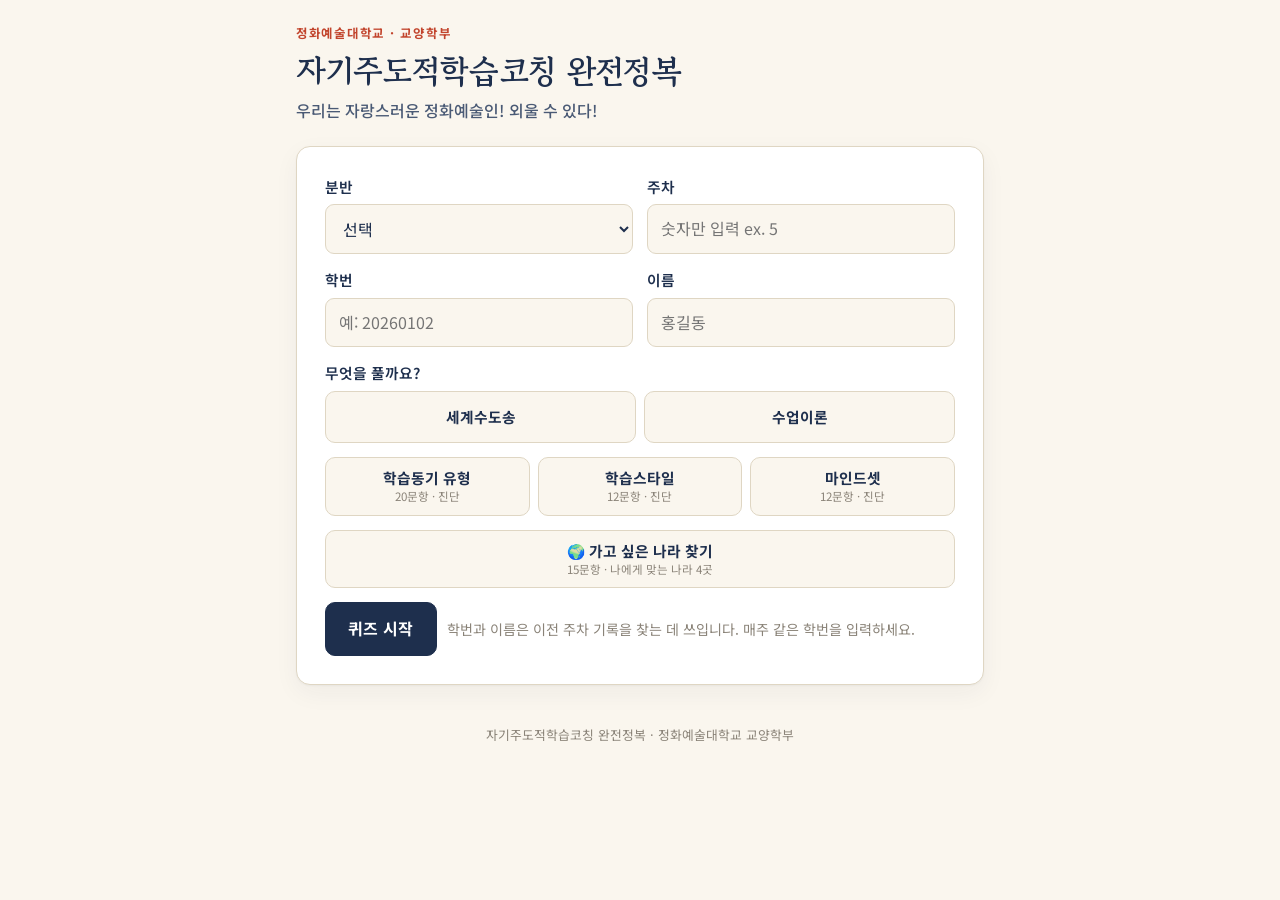
==== commit af4e86cd: "Add files via upload" ====
--- a/index.html
+++ b/index.html
@@ -20,6 +20,23 @@
     <form id="start-form" class="card stack" style="margin-top:22px" novalidate>
       <div class="grid-2">
         <div class="field">
+          <label for="section">분반</label>
+          <select id="section" name="section" required>
+            <option value="">선택</option>
+            <option value="1">1분반 (월 오전 10시~)</option>
+            <option value="2">2분반 (월 오후 1시~)</option>
+            <option value="3">3분반 (월 오후 4시~)</option>
+            <option value="4">4분반 (화 오전 10시~)</option>
+          </select>
+        </div>
+        <div class="field" id="f-week">
+          <label for="week">주차</label>
+          <input id="week" name="week" type="text" inputmode="numeric" pattern="[0-9]*" maxlength="2"
+                 placeholder="숫자만 입력 ex. 5" required autocomplete="off">
+        </div>
+      </div>
+      <div class="grid-2">
+        <div class="field" id="f-sid">
           <label for="student_id">학번</label>
           <input id="student_id" name="student_id" placeholder="예: 20260102" required inputmode="numeric" autocomplete="off">
         </div>
@@ -30,26 +47,21 @@
       </div>
       <div class="field">
         <label>무엇을 풀까요?</label>
-        <div class="seg seg-4" id="subject-seg">
+        <div class="seg" id="subject-seg">
           <label class="seg-item"><input type="radio" name="subject" value="capital"><span>세계수도송</span></label>
           <label class="seg-item"><input type="radio" name="subject" value="theory"><span>수업이론</span></label>
-          <label class="seg-item"><input type="radio" name="subject" value="week5"><span>5주차 학습내용</span></label>
-          <label class="seg-item"><input type="radio" name="subject" value="week6"><span>6주차 · 자기효능감</span></label>
         </div>
-      </div>
-      <div class="field" id="mode-week5" hidden>
-        <label>5주차 학습내용 · 자가진단</label>
-        <div class="seg seg-3">
-          <label class="seg-item"><input type="radio" name="diag" value="motivation"><span>학습동기 유형<small>20문항</small></span></label>
-          <label class="seg-item"><input type="radio" name="diag" value="style"><span>학습스타일<small>24문항</small></span></label>
-          <label class="seg-item"><input type="radio" name="diag" value="mindset"><span>마인드셋<small>12문항</small></span></label>
+        <div class="seg seg-3" id="subject-seg-2">
+          <label class="seg-item"><input type="radio" name="subject" value="motivation"><span>학습동기 유형<small>20문항 · 진단</small></span></label>
+          <label class="seg-item"><input type="radio" name="subject" value="style"><span>학습스타일<small>12문항 · 진단</small></span></label>
+          <label class="seg-item"><input type="radio" name="subject" value="mindset"><span>마인드셋<small>12문항 · 진단</small></span></label>
         </div>
-        <p class="hint" style="margin-top:8px">등급이 아니라 지금 내 위치를 찍는 자가진단입니다. 5점 척도로 솔직하게 답하면 결과와 코멘트가 나옵니다.</p>
-      </div>
-      <p class="hint" id="week6-note" hidden style="margin:-4px 0 0">
-        「삶의 효능감」 자가진단 20문항입니다. 5점 척도로 모두 응답하면 네 영역별 점수와 코멘트가 나옵니다.
-        바로 <b>퀴즈 및 진단 시작</b>을 누르세요.
-      </p>
+        <div class="seg" id="subject-seg-3" style="grid-template-columns:1fr;margin-top:8px">
+          <label class="seg-item"><input type="radio" name="subject" value="country"><span>🌍 가고 싶은 나라 찾기<small>15문항 · 나에게 맞는 나라 4곳</small></span></label>
+        </div>
+        <p class="hint" id="subject-soon" hidden>등급이 아니라 지금 내 위치를 찍는 자가진단입니다. 5점 척도로 솔직하게 답하면 결과와 코멘트가 나옵니다.</p>
+        <p class="hint" id="subject-country" hidden>점수가 없는 활동입니다. 15문항에 답하면 나와 가장 잘 맞는 나라 4곳을 수도·국기·음식·관광지·비행시간과 함께 알려 줍니다. 주차·학번은 받지 않습니다.</p>
+      </div>
       <div class="field" id="mode-capital" hidden>
         <label>세계수도송 · 문제 방식</label>
         <div class="seg seg-4">
@@ -68,8 +80,8 @@
       </div>
       <p class="err" id="start-err" hidden></p>
       <div class="toolbar">
-        <button class="btn" type="submit">퀴즈 및 진단 시작</button>
-        <span class="hint">학번과 이름으로 지난 기록을 찾아 이어 줍니다. 매번 같은 학번과 이름을 입력하세요.</span>
+        <button class="btn" type="submit">퀴즈 시작</button>
+        <span class="hint">학번과 이름은 이전 주차 기록을 찾는 데 쓰입니다. 매주 같은 학번을 입력하세요.</span>
       </div>
     </form>
   </section>
@@ -127,8 +139,8 @@
     <div class="section-title"><h2>영역별 점수</h2><span class="hint" id="dr-total"></span></div>
     <div id="dr-factors" class="stack"></div>
 
-    <div class="section-title"><h2>나의 강점과 보완점</h2><span class="hint">전체 영역을 통틀어</span></div>
-    <div id="dr-focus" class="insight"></div>
+    <div class="section-title"><h2>특히 눈여겨볼 문항</h2><span class="hint">가장 치우치게 답한 순서</span></div>
+    <div id="dr-focus" class="focus-box"></div>
 
     <div class="section-title"><h2>코치 코멘트</h2></div>
     <div id="dr-lines" class="dr-lines"></div>
@@ -136,6 +148,47 @@
     <p class="hint" id="dr-source" style="margin-top:14px"></p>
     <div class="toolbar" style="margin-top:22px">
       <button class="btn ghost" type="button" id="btn-home-3">처음으로</button>
+    </div>
+  </section>
+
+  <!-- ===== 2-c. 가고 싶은 나라 찾기 — 한 문항씩 ===== -->
+  <section id="view-country" hidden>
+    <div class="sticky-head">
+      <div class="row">
+        <span class="who-line"><button type="button" class="back" id="btn-back-c">← 나가기</button><span id="cq-who"></span></span>
+        <span class="count"><span class="num" id="cq-n">0</span> / <span class="num" id="cq-total">15</span></span>
+      </div>
+      <div class="bar"><i id="cq-bar"></i></div>
+      <div class="sticky-title"><span class="eyebrow" style="margin:0">가고 싶은 나라 찾기</span><strong>나는 어떤 여행을 좋아할까?</strong></div>
+    </div>
+    <p class="hint" style="margin:10px 0 14px">정답이 없는 활동입니다. 끝까지 내려가면서 모든 문항에 답하면 나와 가장 잘 맞는 나라 4곳을 알려 줍니다.</p>
+    <form id="cq-form" novalidate>
+      <div id="cq-stage"></div>
+      <p class="err" id="cq-err" hidden></p>
+      <div class="toolbar" style="margin-top:20px">
+        <button class="btn" type="submit" id="cq-submit">결과 보기</button>
+        <span class="hint">모든 문항이 필수입니다.</span>
+      </div>
+    </form>
+  </section>
+
+  <!-- ===== 3-c. 나라 추천 결과 ===== -->
+  <section id="view-cresult" hidden>
+    <div class="cr-hero">
+      <div class="cr-sky"></div>
+      <div class="cr-hero-in">
+        <div class="cr-plane">✈️</div>
+        <div class="cr-eyebrow">가고 싶은 나라 찾기 · 결과</div>
+        <h2 id="cr-title">너에게 딱 맞는 나라</h2>
+        <p class="cr-who" id="cr-who"></p>
+      </div>
+    </div>
+    <div id="cr-cards" class="cr-cards"></div>
+    <div class="section-title"><h2>내가 고른 답</h2><span class="hint">이 14개 답으로 골랐습니다</span></div>
+    <div id="cr-recap" class="cr-recap"></div>
+    <div class="toolbar cr-tools">
+      <button class="btn" type="button" id="btn-cr-retry">다시 해보기</button>
+      <button class="btn ghost" type="button" id="btn-cr-home">처음으로</button>
     </div>
   </section>
 
@@ -167,7 +220,7 @@
     <div class="all-correct" id="res-perfect" hidden>모든 문항을 맞혔습니다. 자랑스러운 정화예술인!</div>
 
     <div class="section-title">
-      <h2>나의 누적 기록</h2>
+      <h2>주차별 누적 기록</h2>
       <span class="hint" id="hist-hint"></span>
     </div>
     <div class="timeline" id="timeline"></div>
@@ -188,6 +241,7 @@
 <script src="quiz-data.js"></script>
 <script src="theory-data.js"></script>
 <script src="diag-data.js"></script>
+<script src="country-data.js"></script>
 <script src="api.js"></script>
 <script>
 (function () {
@@ -202,105 +256,83 @@
     "theory-mc":     { label: "수업이론 · 객관식",         src: "theory",  type: "mc",   random: false },
     "theory-text":   { label: "수업이론 · 주관식",         src: "theory",  type: "text", random: false },
   };
-  const THEORY_DRAW = 18;      // 수업이론: 한 번에 출제되는 문항 수
-  const THEORY_MIN_NEW = 0.2;  // 직전 응시와 겹치지 않는 문항 최소 비율 (20%)
-  const THEORY_REVIEW_MAX = 6; // 직전에 틀린 문항 중 다시 내는 최대 개수
-  const THEORY_WEEK_MIN = 3;   // 입력한 주차의 문항을 최소 몇 개 보장할지
-  const SUBJECT_LABEL = { capital: "세계수도송", theory: "수업이론" };
-  let prevTheory = null;       // {asked:Set, wrong:Set} — 이 학생의 직전 수업이론 기록
+  const THEORY_DRAW = 18;  // 수업이론: 한 번에 출제되는 문항 수
   let ITEMS = [];   // 이번 퀴즈의 문항 목록 (통일된 형태: {q, a, choices?, keys?, ordered?, country?})
   let TOTAL = 0;
   let MODE = null;
   const $ = (id) => document.getElementById(id);
-  const views = { start: $("view-start"), quiz: $("view-quiz"), result: $("view-result"), diag: $("view-diag"), dresult: $("view-dresult") };
+  const views = { start: $("view-start"), quiz: $("view-quiz"), result: $("view-result"), diag: $("view-diag"), dresult: $("view-dresult"), country: $("view-country"), cresult: $("view-cresult") };
   const DIAG = window.DIAG;
-  const DIAG_LABEL = { motivation: "학습동기 유형", style: "학습스타일", mindset: "마인드셋", efficacy: "삶의 효능감" };
+  const DIAG_KEYS = ["motivation", "style", "mindset"];
+  const DIAG_LABEL = { motivation: "학습동기 유형", style: "학습스타일", mindset: "마인드셋" };
   function show(name) {
     Object.keys(views).forEach((k) => (views[k].hidden = k !== name));
     window.scrollTo({ top: 0 });
   }
-  const todayLabel = () => { const d = new Date(); return `${d.getMonth() + 1}월 ${d.getDate()}일`; };
-
   const josaGa = (w) => { const c = w.charCodeAt(w.length - 1); return c >= 0xac00 && c <= 0xd7a3 && (c - 0xac00) % 28 ? "이" : "가"; };
   const josa = (w) => { const c = w.charCodeAt(w.length - 1); return c >= 0xac00 && c <= 0xd7a3 && (c - 0xac00) % 28 ? "은" : "는"; };
   const esc = (s) => String(s).replace(/[&<>"']/g, (c) => ({ "&": "&amp;", "<": "&lt;", ">": "&gt;", '"': "&quot;", "'": "&#39;" }[c]));
 
-  function resetSubjectPanels() {
-    $("mode-capital").hidden = true;
-    $("mode-theory").hidden = true;
-    $("mode-week5").hidden = true;
-    $("week6-note").hidden = true;
-    document.querySelectorAll('input[name="mode"], input[name="diag"]').forEach((m) => { m.checked = false; });
+  document.querySelectorAll('input[name="subject"]').forEach((r) => r.addEventListener("change", () => {
+    const v = r.value;
+    $("mode-capital").hidden = v !== "capital";
+    $("mode-theory").hidden = v !== "theory";
+    $("subject-soon").hidden = (v === "capital" || v === "theory" || v === "country");
+    $("subject-country").hidden = v !== "country";
+    // 나라찾기는 점수가 없는 활동이라 주차·학번을 묻지 않는다
+    $("start-form").classList.toggle("no-id", v === "country");
     $("start-err").hidden = true;
-  }
-  document.querySelectorAll('input[name="subject"]').forEach((r) => r.addEventListener("change", () => {
-    resetSubjectPanels();
-    if (r.value === "capital") $("mode-capital").hidden = false;
-    else if (r.value === "theory") $("mode-theory").hidden = false;
-    else if (r.value === "week5") $("mode-week5").hidden = false;
-    else if (r.value === "week6") $("week6-note").hidden = false;
+    document.querySelectorAll('input[name="mode"]').forEach((m) => { m.checked = false; });
   }));
 
-  let student = null;      // {student_id, name, section} — 분반은 지난 기록에서 물려받고, 회차는 응시 날짜로 구분한다
+  let student = null;      // {section, student_id, name, week}
   let triedSubmit = false; // 한 번이라도 제출을 눌렀는지
 
   // ---------- 시작 ----------
-  $("start-form").addEventListener("submit", async (e) => {
+  $("start-form").addEventListener("submit", (e) => {
     e.preventDefault();
     const f = e.target;
+    const week = parseInt(String(f.week.value).replace(/[^0-9]/g, ""), 10);
     const s = {
-      section: "",
+      section: f.section.value,
       student_id: f.student_id.value.trim(),
       name: f.name.value.trim(),
-      week: null,
+      week: week,
     };
     const err = $("start-err");
     const modeEl = document.querySelector('input[name="mode"]:checked');
-    if (!s.student_id || !s.name) {
-      err.textContent = "학번과 이름을 입력하세요.";
-      err.hidden = false;
-      return;
-    }
     const subj = document.querySelector('input[name="subject"]:checked');
-    if (!subj) {
-      err.textContent = "세계수도송 · 수업이론 · 5주차 학습내용 중 하나를 고르세요.";
-      err.hidden = false;
-      return;
-    }
-    // 학번+이름으로 지난 기록을 먼저 찾아 둔다. 분반은 예전 기록에 적힌 것을 그대로 물려받는다.
-    err.hidden = true;
-    const btn = f.querySelector('button[type="submit"]');
-    btn.disabled = true; btn.textContent = "지난 기록 찾는 중…";
-    let hist = [];
-    try { hist = await window.QuizAPI.getHistory(s.student_id, s.name); }
-    catch (ex) { console.error(ex); }
-    btn.disabled = false; btn.textContent = "퀴즈 및 진단 시작";
-    const withSec = hist.filter((h) => h.section).sort((a, b) => String(a.created_at).localeCompare(String(b.created_at)));
-    if (withSec.length) s.section = withSec[withSec.length - 1].section;
-    if (subj.value === "week6") {
-      err.hidden = true;
-      s.mode = "efficacy";
-      student = s;
-      buildDiag("efficacy");
-      show("diag");
-      return;
-    }
-    if (subj.value === "week5") {
-      const dEl = document.querySelector('input[name="diag"]:checked');
-      if (!dEl) {
-        err.textContent = "학습동기 유형 · 학습스타일 · 마인드셋 중 하나를 고르세요.";
+    // 나라찾기는 분반·이름만 받는다 (주차·학번 없이 저장되도록 기본값을 채운다)
+    if (subj && subj.value === "country") {
+      if (!s.section || !s.name) {
+        err.textContent = "분반과 이름을 입력하세요.";
         err.hidden = false;
         return;
       }
       err.hidden = true;
-      s.mode = dEl.value;
+      s.student_id = "-";
+      s.week = 0;
+      s.mode = "country";
       student = s;
-      buildDiag(dEl.value);
+      startCountry();
+      show("country");
+      return;
+    }
+    if (!s.section || !s.student_id || !s.name || !week || week < 1) {
+      err.textContent = "분반, 주차, 학번, 이름을 모두 입력하세요.";
+      err.hidden = false;
+      return;
+    }
+    if (subj && DIAG_KEYS.includes(subj.value)) {
+      err.hidden = true;
+      s.mode = subj.value;
+      student = s;
+      buildDiag(subj.value);
       show("diag");
       return;
     }
     if (!modeEl) {
-      err.textContent = "문제 방식(객관식·주관식)을 선택하세요.";
+      err.textContent = "풀 항목을 고르고, 문제 방식을 선택하세요.";
       err.hidden = false;
       return;
     }
@@ -309,20 +341,8 @@
     MODE = MODES[s.mode];
     student = s;
     triedSubmit = false;
-    prevTheory = null;
-    if (MODE.src === "theory") {
-      const past = hist.filter((h) => String(h.mode || "").startsWith("theory-"))
-        .sort((a, b) => String(a.created_at).localeCompare(String(b.created_at)));
-      const last = past[past.length - 1];
-      if (last && last.answers) {
-        prevTheory = {
-          asked: new Set(Object.keys(last.answers)),
-          wrong: new Set((last.wrong || []).map((w) => w.country)),
-        };
-      }
-    }
     buildQuiz();
-    $("quiz-who").textContent = `${s.name} · ${MODE.label}`;
+    $("quiz-who").textContent = `${s.section}분반 · ${s.name} · ${s.week}주차 · ${MODE.label}`;
     show("quiz");
   });
 
@@ -345,51 +365,13 @@
     return shuffle([answer, ...picked]);
   }
 
-  // 수업이론 출제: 직전 응시와 최소 20% 이상 다른 문항이 나오도록 구성
-  //  ① 직전에 틀린 문항을 최대 THEORY_REVIEW_MAX개 복습으로 포함
-  //  ② 직전에 안 나왔던 문항을 최소 20% 확보
-  //  ③ 나머지는 안 나왔던 문항 → 나왔던 문항 순으로 채움
-  function drawTheory() {
-    // 주관식에서는 '다음 중 올바른 것은?' 형식(mcOnly) 문항을 빼고 출제한다
-    const bank = THEORY.filter((it) => MODE.type === "mc" || !it.mcOnly).map((it) => Object.assign({}, it));
-    const draw = Math.min(THEORY_DRAW, bank.length);
-    const asked = prevTheory ? prevTheory.asked : new Set();
-    const wrong = prevTheory ? prevTheory.wrong : new Set();
-
-    const picked = [];
-    const add = (arr, n) => {
-      for (const it of arr) {
-        if (picked.length >= draw || n <= 0) break;
-        if (!picked.includes(it)) { picked.push(it); n--; }
-      }
-    };
-    // 직전에 안 나온 문항을 앞에 두는 정렬
-    const freshFirst = (arr) =>
-      shuffle(arr.filter((it) => !asked.has(it.q))).concat(shuffle(arr.filter((it) => asked.has(it.q))));
-
-    // ① (예전 방식) 주차가 지정된 경우에만 그 주차 문항을 최소 THEORY_WEEK_MIN개 보장
-    const weekItems = bank.filter((it) => it.week === student.week);
-    if (weekItems.length) add(freshFirst(weekItems), THEORY_WEEK_MIN);
-
-    // ② 직전에 틀린 문항 복습
-    if (prevTheory) add(shuffle(bank.filter((it) => wrong.has(it.q))), THEORY_REVIEW_MAX);
-
-    // ③ 직전에 안 나왔던 문항을 최소 20% 확보
-    const minNew = Math.ceil(draw * THEORY_MIN_NEW);
-    const newNow = () => picked.filter((it) => !asked.has(it.q)).length;
-    add(shuffle(bank.filter((it) => !asked.has(it.q))), Math.max(0, minNew - newNow()));
-
-    // ④ 남는 자리는 새 문항 우선으로 채움
-    add(freshFirst(bank), draw);
-    return shuffle(picked.slice(0, draw));
-  }
-
   function buildQuiz() {
     // 문항 목록 만들기
     if (MODE.src === "capital") {
       ITEMS = CAPITALS.map((it) => ({ q: it.country, a: it.answer, c: it.c, country: it.country }));
     } else {
-      ITEMS = drawTheory();
+      // 문제은행에서 매번 THEORY_DRAW개를 무작위로 뽑고 순서도 섞는다
+      ITEMS = shuffle(THEORY.map((it) => Object.assign({}, it))).slice(0, THEORY_DRAW);
     }
     if (MODE.random) ITEMS = shuffle(ITEMS);
     TOTAL = ITEMS.length;
@@ -513,7 +495,7 @@
     err.hidden = true;
 
     const wrong = [];
-    const essay = MODE.src !== "capital" && MODE.type === "text";
+    const essay = MODE.src === "theory" && MODE.type === "text";
     if (!essay) ITEMS.forEach((it) => {
       if (!isCorrect(it, answers[it.q])) wrong.push({ country: it.q, answer: it.a, chosen: answers[it.q] });
     });
@@ -538,8 +520,8 @@
   function renderEssay(attempt, saveErr) {
     $("res-graded").hidden = true;
     $("res-essay").hidden = false;
-    $("res-eyebrow").textContent = `${todayLabel()} · ${MODE.label}`;
-    $("essay-who").textContent = `${attempt.student_id} · ${attempt.name}` +
+    $("res-eyebrow").textContent = `${attempt.week}주차 · ${MODE.label}`;
+    $("essay-who").textContent = `${attempt.section}분반 · ${attempt.student_id} · ${attempt.name}` +
       (saveErr ? " · 저장에 실패했습니다" : window.QuizAPI.mode === "local" ? " · (연습 모드)" : " · 제출 완료");
     const ol = $("essay-list");
     ol.innerHTML = "";
@@ -558,10 +540,10 @@
     $("res-graded").hidden = false;
     $("res-essay").hidden = true;
     const s = attempt;
-    $("res-eyebrow").textContent = `${todayLabel()} 결과 · ${MODE.label}`;
+    $("res-eyebrow").textContent = `${s.week}주차 결과 · ${MODE.label}`;
     $("res-score").textContent = s.score;
     $("res-total").textContent = ` / ${s.total}점`;
-    $("res-who").textContent = `${s.student_id} · ${s.name}`;
+    $("res-who").textContent = `${s.section}분반 · ${s.student_id} · ${s.name}`;
 
     const ul = $("res-wrong");
     ul.innerHTML = "";
@@ -586,14 +568,13 @@
       history = [Object.assign({ created_at: new Date().toISOString() }, attempt)];
     } else {
       hint.className = "hint";
-      hint.textContent = (window.QuizAPI.mode === "local" ? "(연습 모드: 이 브라우저에만 저장됩니다) " : "") + `${SUBJECT_LABEL[MODE.src] || "최근"} 최근 3회`;
+      hint.textContent = (window.QuizAPI.mode === "local" ? "(연습 모드: 이 브라우저에만 저장됩니다) " : "") + `${MODE.src === "capital" ? "세계수도송" : "수업이론"} 최근 3회`;
     }
 
     // 시간 순으로 정렬해 "최근 3번 시도"만 사용 (주차 번호를 잘못 넣어도 순서가 꼬이지 않게)
     const subjectOf = (m) => String(m || "capital-mc").split("-")[0];
     history = history.filter((h) => subjectOf(h.mode) === subjectOf(s.mode) && (h.total || 0) > 0);
     const byTime = [...history].sort((a, b) => String(a.created_at).localeCompare(String(b.created_at)));
-    byTime.forEach((h, i) => { h._try = i + 1; });   // 1회차, 2회차… 도전 순서
     const recent3 = byTime.slice(-3);            // 오래된 → 최신
     const latest = recent3[recent3.length - 1];  // 이번 시도
 
@@ -608,7 +589,7 @@
       }
       const it = document.createElement("div");
       it.className = "tl-item" + (h === latest ? " now" : "");
-      it.innerHTML = `<div class="wk">${h._try}회차</div><div class="sc">${h.score}<span style="font-size:.85rem;color:var(--muted)">/${h.total}</span></div>`;
+      it.innerHTML = `<div class="wk">${h.week}주차</div><div class="sc">${h.score}<span style="font-size:.85rem;color:var(--muted)">/${h.total}</span></div>`;
       tl.appendChild(it);
     });
 
@@ -621,7 +602,7 @@
       const card = document.createElement("div");
       card.className = "hist" + (h === latest ? " current" : "");
       card.innerHTML =
-        `<div class="head"><span class="wk">${h._try}회차 도전 <span class="when">${(MODES[h.mode] || MODES["capital-mc"]).label.split(" · ")[1]} · ${when}</span></span>` +
+        `<div class="head"><span class="wk">${h.week}주차 <span class="when">${(MODES[h.mode] || MODES["capital-mc"]).label.split(" · ")[1]} · ${when}</span></span>` +
         `<span class="sc">${h.score}/${h.total} <span class="pill ${wrongs.length ? "bad" : "ok"}">틀림 ${wrongs.length}</span></span></div>` +
         `<div class="body">` +
         (wrongs.length
@@ -641,7 +622,7 @@
     const d = DIAG[key];
     DITEMS = [];
     d.factors.forEach((f) => f.items.forEach((t) => DITEMS.push({ n: DITEMS.length + 1, text: t, fkey: f.key })));
-    $("diag-who").textContent = `${student.name}`;
+    $("diag-who").textContent = `${student.section}분반 · ${student.name} · ${student.week}주차`;
     $("diag-eyebrow").textContent = DIAG_LABEL[key] + " 진단";
     $("diag-title").textContent = d.question;
     $("diag-guide").textContent = d.guide;
@@ -710,9 +691,9 @@
 
   function renderDiagResult(attempt, vals, scores, history, saveErr) {
     const d = DIAG[DKEY];
-    $("dr-eyebrow").textContent = `${todayLabel()} · ${DIAG_LABEL[DKEY]} 진단 결과`;
+    $("dr-eyebrow").textContent = `${attempt.week}주차 · ${DIAG_LABEL[DKEY]} 진단 결과`;
     $("dr-title").textContent = d.question;
-    $("dr-who").textContent = `${attempt.student_id} · ${attempt.name}` + (saveErr ? " · 저장 실패" : window.QuizAPI.mode === "local" ? " · (연습 모드)" : "");
+    $("dr-who").textContent = `${attempt.section}분반 · ${attempt.student_id} · ${attempt.name}` + (saveErr ? " · 저장 실패" : window.QuizAPI.mode === "local" ? " · (연습 모드)" : "");
     const avgs = {};
     d.factors.forEach((f) => { avgs[f.key] = scores[f.key] / f.items.length; });
     const r = d.interpret(scores, avgs);
@@ -729,7 +710,15 @@
       const v = scores[f.key], mx = f.items.length * 5, avg = v / f.items.length;
       const note = d.factorNotes[f.key];
       const level = avg >= 3.5 ? "high" : avg <= 2.5 ? "low" : "mid";
-      const comment = note[level] || "";
+      const comment = level === "high" ? note.high : level === "low" ? note.low : "";
+      // 이 요인 안에서 가장 높게 / 가장 낮게 답한 문항 (차이가 있을 때만)
+      const own = vals.filter((x) => x.it.fkey === f.key);
+      const mx2 = Math.max(...own.map((x) => x.v)), mn2 = Math.min(...own.map((x) => x.v));
+      const top = own.find((x) => x.v === mx2), bot = own.find((x) => x.v === mn2);
+      const spread = mx2 - mn2 >= 2
+        ? `<div class="fac-flag"><div class="ff-row"><span class="ff-tag high">가장 높게</span><span>${top.it.n}. ${esc(top.it.text)} <b>${mx2}점</b></span></div>` +
+          `<div class="ff-row"><span class="ff-tag low">가장 낮게</span><span>${bot.it.n}. ${esc(bot.it.text)} <b>${mn2}점</b></span></div></div>`
+        : `<div class="fac-flag"><span class="hint">이 묶음은 문항끼리 답이 비슷합니다 (모두 ${mn2}~${mx2}점).</span></div>`;
       fl.insertAdjacentHTML("beforeend",
         `<div class="fac ${level}">` +
         `<div class="fac-head"><div><span class="fac-name">${esc(f.name)}</span><span class="fac-sub">${esc(f.sub)}</span></div>` +
@@ -737,52 +726,209 @@
         `<div class="meter"><i style="width:${(v / mx * 100).toFixed(0)}%"></i></div>` +
         `<div class="fac-desc">${esc(note.desc)}</div>` +
         (comment ? `<div class="fac-comment">${esc(comment)}</div>` : "") +
+        spread +
         `</div>`);
     });
-    // ---- 나의 강점과 보완점 : 전체 영역을 통틀어 도출 ----
-    // 문항 치우침(salience) = 부정 방향 문항이면 (점수-3), 긍정 방향 문항이면 (3-점수).
-    // 값이 클수록 보완이 필요한 쪽, 작을수록(음수일수록) 강점 쪽.
-    const negKey = {}, fname = {}, fmax = {};
-    d.factors.forEach((f) => { negKey[f.key] = !!f.negative; fname[f.key] = f.name; fmax[f.key] = f.items.length * 5; });
-    const sal = (x) => (negKey[x.it.fkey] ? x.v - 3 : 3 - x.v);
-    // 영역 단위 비교 : 부정 방향 영역은 뒤집어서 '좋은 쪽' 기준으로 맞춘다
-    const good = {};
-    d.factors.forEach((f) => { const a = scores[f.key] / f.items.length; good[f.key] = f.negative ? 6 - a : a; });
-    const fkeys = d.factors.map((f) => f.key);
-    const bestF = fkeys.reduce((a, b) => (good[a] >= good[b] ? a : b));
-    const worstF = fkeys.reduce((a, b) => (good[a] <= good[b] ? a : b));
-    const itemLine = (o) => {
-      const neg = negKey[o.it.fkey];
-      return `<li><span class="ins-q">${esc(o.it.text)}</span>` +
-        `<span class="ins-meta">${esc(fname[o.it.fkey])} · 내 응답 ${o.v}점` +
-        `<span class="hint"> (${neg ? "낮을수록" : "높을수록"} 좋은 문항)</span></span></li>`;
-    };
-    const strongItems = vals.filter((x) => sal(x) <= -1).sort((a, b) => sal(a) - sal(b) || a.it.n - b.it.n).slice(0, 3);
-    const weakItems = vals.filter((x) => sal(x) >= 1).sort((a, b) => sal(b) - sal(a) || a.it.n - b.it.n).slice(0, 3);
-    const card = (kind, label, pill, head, say, items, empty) =>
-      `<div class="ins ${kind}"><div class="ins-head"><span class="pill ${pill}">${label}</span><b>${esc(head)}</b></div>` +
-      `<p class="ins-say">${esc(say)}</p>` +
-      (items.length ? `<ul class="ins-items">${items.map(itemLine).join("")}</ul>`
-                    : `<p class="hint" style="margin:0">${esc(empty)}</p>`) + `</div>`;
-    const sameF = bestF === worstF;
-    const strongHead = `${fname[bestF]} ${scores[bestF]}/${fmax[bestF]}점`;
-    const weakHead = `${fname[worstF]} ${scores[worstF]}/${fmax[worstF]}점`;
-    const strongSay = sameF
-      ? "네 영역의 점수가 거의 같게 나왔습니다. 아래 문항들이 지금 나를 가장 잘 받쳐 주는 지점입니다."
-      : `전체 영역을 통틀어 ${fname[bestF]}${josa(fname[bestF])} 가장 든든하게 받쳐 주고 있습니다. 여기서 이미 할 수 있는 방식을 다른 영역에도 그대로 옮겨 써 보세요.`;
-    const weakSay = sameF
-      ? "특별히 뒤처진 영역은 없습니다. 아래 문항만 조금 손보면 전체가 함께 올라갑니다."
-      : `${fname[worstF]}${josa(fname[worstF])} 상대적으로 가장 얇습니다. 한꺼번에 바꾸려 하지 말고 아래 문항 하나를 이번 주의 과제로 잡아 보세요.`;
-    $("dr-focus").innerHTML =
-      card("strong", "강점", "ok", strongHead, strongSay, strongItems,
-           "특별히 도드라지게 높은 문항은 없지만, 전 영역에 고르게 답했다는 뜻이기도 합니다.") +
-      card("weak", "보완점", "bad", weakHead, weakSay, weakItems,
-           "한쪽으로 크게 치우친 응답이 없습니다. 지금 흐름을 그대로 이어 가세요.");
+    // ---- 특히 눈여겨볼 문항 : 전체 문항에서 치우침(salience)이 큰 순서로 3개 ----
+    // salience = 부정 방향 문항이면 (점수-3), 긍정 방향 문항이면 (3-점수). 1 이상만 후보.
+    const negKey = {};
+    d.factors.forEach((f) => { negKey[f.key] = !!f.negative; });
+    const fname = {};
+    d.factors.forEach((f) => { fname[f.key] = f.name; });
+    const ranked = vals
+      .map((x) => ({ x, sal: negKey[x.it.fkey] ? x.v - 3 : 3 - x.v }))
+      .filter((o) => o.sal >= 1)
+      .sort((a, b) => b.sal - a.sal || a.x.it.n - b.x.it.n)
+      .slice(0, 3);
+    const fb = $("dr-focus");
+    if (!ranked.length) {
+      fb.innerHTML = `<p class="hint" style="margin:0">한쪽으로 크게 치우친 응답이 없습니다. 모든 문항에 고르게 답했다는 뜻입니다.</p>`;
+    } else {
+      fb.innerHTML =
+        `<p class="focus-why">낮아야 좋은 문항에 높게 답했거나, 높아야 좋은 문항에 낮게 답한 순서로 골랐습니다.</p>` +
+        `<ol class="focus-list">` + ranked.map((o) => {
+          const neg = negKey[o.x.it.fkey];
+          return `<li><div class="fo-q">${esc(o.x.it.text)}</div>` +
+            `<div class="fo-meta"><span class="pill ${neg ? "bad" : "ok"}">${esc(fname[o.x.it.fkey])}</span>` +
+            `<span class="hint">내 응답 ${o.x.v}점 · ${neg ? "낮을수록 좋은 문항" : "높을수록 좋은 문항"}</span></div></li>`;
+        }).join("") + `</ol>`;
+    }
 
     const ln = $("dr-lines"); ln.innerHTML = r.lines.map((t) => `<p>${esc(t)}</p>`).join("");
     $("dr-source").textContent = d.source;
   }
-  $("btn-home-3").addEventListener("click", () => { $("start-form").reset(); resetSubjectPanels(); show("start"); });
+  $("btn-home-3").addEventListener("click", () => { $("start-form").reset(); show("start"); });
+
+  // ---------- 가고 싶은 나라 찾기 ----------
+  const CQ = window.COUNTRY_Q || [];
+  let cqPick = {};         // {문항번호: 고른 보기 번호}
+  let cqTried = false;     // 한 번이라도 제출을 눌렀는지
+  const YN = [{ t: "그렇다", s: "맞아요", v: 1 }, { t: "아니다", s: "아닌 편", v: 0 }];
+  const cqOpts = (q) => (q.yn ? YN : q.opts);
+
+  // 15문항을 한 페이지에 모두 깔아 두고, 내려가면서 답하게 한다
+  function startCountry() {
+    cqPick = {}; cqTried = false;
+    $("cq-who").textContent = `${student.section}분반 · ${student.name}`;
+    $("cq-total").textContent = CQ.length;
+    $("cq-err").hidden = true;
+    $("cq-stage").innerHTML = CQ.map((q, i) =>
+      `<div class="cq-card" id="cq-${i}">` +
+      `<div class="cq-num">문항 ${i + 1}</div>` +
+      `<div class="cq-q">${esc(q.q)}</div>` +
+      `<div class="cq-opts${q.yn ? " yn" : ""}">` +
+      cqOpts(q).map((o, j) =>
+        `<button type="button" class="cq-opt" data-i="${i}" data-j="${j}">` +
+        `<span class="cq-opt-t">${esc(o.t)}</span>` +
+        (o.s ? `<span class="cq-opt-s">${esc(o.s)}</span>` : "") +
+        `</button>`).join("") +
+      `</div></div>`).join("");
+    cqProgress();
+    window.scrollTo({ top: 0 });
+  }
+
+  function cqProgress() {
+    const n = Object.keys(cqPick).length;
+    $("cq-n").textContent = n;
+    $("cq-bar").style.width = (CQ.length ? n / CQ.length * 100 : 0) + "%";
+  }
+
+  $("cq-stage").addEventListener("click", (e) => {
+    const b = e.target.closest(".cq-opt");
+    if (!b) return;
+    const i = parseInt(b.dataset.i, 10), j = parseInt(b.dataset.j, 10);
+    cqPick[i] = j;
+    const box = $("cq-" + i);
+    box.querySelectorAll(".cq-opt").forEach((x) => x.classList.remove("on"));
+    b.classList.add("on");
+    box.classList.remove("missing");
+    cqProgress();
+    if (cqTried) {
+      const left = document.querySelectorAll("#cq-stage .cq-card.missing").length;
+      if (left === 0) $("cq-err").hidden = true;
+      else $("cq-err").textContent = `아직 ${left}문항이 남았습니다.`;
+    }
+  });
+
+  $("btn-back-c").addEventListener("click", () => {
+    if (Object.keys(cqPick).length > 0 && !confirm("지금까지 고른 답은 사라집니다. 처음 화면으로 돌아갈까요?")) return;
+    $("cq-stage").innerHTML = ""; show("start");
+  });
+
+  $("cq-form").addEventListener("submit", async (e) => {
+    e.preventDefault();
+    cqTried = true;
+    let missing = 0;
+    CQ.forEach((q, i) => {
+      const box = $("cq-" + i);
+      if (cqPick[i] === undefined) { box.classList.add("missing"); missing++; }
+      else box.classList.remove("missing");
+    });
+    if (missing) {
+      $("cq-err").textContent = `아직 ${missing}문항이 남았습니다. 빨간 점선 문항을 채워 주세요.`;
+      $("cq-err").hidden = false;
+      const el = document.querySelector("#cq-stage .cq-card.missing");
+      if (el) el.scrollIntoView({ behavior: "smooth", block: "center" });
+      return;
+    }
+    $("cq-err").hidden = true;
+
+    const ans = {};
+    CQ.forEach((q, i) => { ans[q.k] = cqOpts(q)[cqPick[i]].v; });
+    const picks = window.COUNTRY_MATCH(ans, 4);
+    renderCountryResult(picks);
+    show("cresult");
+
+    // 교수자 화면에서 볼 수 있도록 저장 (점수가 없는 활동이라 0/0으로 남긴다)
+    const answers = {};
+    CQ.forEach((q, i) => { answers[(i + 1) + ". " + q.q] = cqOpts(q)[cqPick[i]].t; });
+    answers._picks = picks.map((p) => p.country.name + " " + p.pct + "%");
+    try { await window.QuizAPI.saveAttempt(Object.assign({}, student, { score: 0, total: 0, wrong: [], answers })); }
+    catch (ex) { console.error(ex); }
+  });
+
+  function renderCountryResult(picks) {
+    const first = picks[0].country;
+    $("cr-title").textContent = `${student.name}${josa(student.name)} ${first.name}${josaGa(first.name)} 1순위!`;
+    $("cr-who").textContent = `${student.section}분반 · ${student.name} · ${CQ.length}문항 결과`;
+    const RANK = ["1순위", "2순위", "3순위", "4순위"];
+    $("cr-cards").innerHTML = picks.map((p, i) => {
+      const c = p.country;
+      return `<article class="cr-card r${i}" style="--c1:${c.c1};--c2:${c.c2}">` +
+        `<div class="cr-band">` +
+          `<span class="cr-rank">${RANK[i]}</span>` +
+          `<span class="cr-flag">${c.flag}</span>` +
+          `<span class="cr-name"><b>${esc(c.name)}</b><i>수도 · ${esc(c.cap)}</i></span>` +
+          `<span class="cr-pct"><b>${p.pct}</b><small>%</small></span>` +
+        `</div>` +
+        (i === 0 ? photoStrip(c) : "") +
+        `<div class="cr-body">` +
+          `<div class="cr-row"><span class="cr-ico">✈️</span><div><b>비행시간</b><p>${esc(c.fly)}</p></div></div>` +
+          `<div class="cr-row"><span class="cr-ico">🗓️</span><div><b>가기 좋은 때</b><p>${esc(c.best)}</p></div></div>` +
+          `<div class="cr-row"><span class="cr-ico">🍽️</span><div><b>대표 음식</b><p>${c.food.map(esc).join(" · ")}</p></div></div>` +
+          `<div class="cr-row"><span class="cr-ico">📍</span><div><b>대표 관광지</b><p>${c.spot.map(esc).join(" · ")}</p></div></div>` +
+          (p.reasons.length
+            ? `<div class="cr-why"><b>왜 추천?</b><div class="cr-tags">` +
+              p.reasons.map((t) => `<span class="cr-tag">${esc(t)}</span>`).join("") + `</div></div>`
+            : "") +
+        `</div></article>`;
+    }).join("");
+    loadPhotos(first);
+    $("cr-recap").innerHTML = CQ.map((q, i) => {
+      const o = cqOpts(q)[cqPick[i]];
+      return `<div class="cr-ans"><span class="cr-ans-q">${i + 1}. ${esc(q.q)}</span>` +
+        `<span class="cr-ans-a">${esc(o ? o.t : "-")}</span></div>`;
+    }).join("");
+  }
+
+  // 1순위 나라의 대표 관광지 사진 3장 (위키백과 이미지)
+  function photoStrip(c) {
+    return `<div class="cr-photos">` + c.spot.map((sp, k) =>
+      `<figure class="cr-ph" id="cr-ph-${k}"><div class="cr-ph-img"><span>${esc(sp)}</span></div>` +
+      `<figcaption>${esc(sp)}</figcaption></figure>`).join("") + `</div>`;
+  }
+
+  async function loadPhotos(c) {
+    const want = (c.pic || []).map((s, k) => {
+      const i = s.indexOf(":");
+      return { k: k, lang: s.slice(0, i), title: s.slice(i + 1) };
+    });
+    const byLang = {};
+    want.forEach((w) => { (byLang[w.lang] = byLang[w.lang] || []).push(w); });
+    for (const lang of Object.keys(byLang)) {
+      const list = byLang[lang];
+      const url = `https://${lang}.wikipedia.org/w/api.php?action=query&redirects=1&titles=` +
+        encodeURIComponent(list.map((w) => w.title).join("|")) +
+        `&prop=pageimages&piprop=thumbnail&pithumbsize=640&format=json&origin=*`;
+      try {
+        const j = await (await fetch(url)).json();
+        if (!j.query || !j.query.pages) continue;
+        // 위키가 제목을 고쳐 보내면(정규화·넘겨주기) 원래 제목으로 되돌린다
+        const back = {};
+        (j.query.redirects || []).forEach((n) => { back[n.to] = n.from; });
+        const norm = {};
+        (j.query.normalized || []).forEach((n) => { norm[n.to] = n.from; });
+        Object.keys(j.query.pages).forEach((id) => {
+          const pg = j.query.pages[id];
+          if (!pg.thumbnail) return;
+          let t = pg.title;
+          if (back[t]) t = back[t];
+          if (norm[t]) t = norm[t];
+          const w = list.filter((x) => x.title === t)[0];
+          if (!w) return;
+          const box = document.querySelector(`#cr-ph-${w.k} .cr-ph-img`);
+          if (!box) return;
+          const img = new Image();
+          img.alt = "";
+          img.onload = () => { box.innerHTML = ""; box.appendChild(img); box.classList.add("on"); };
+          img.src = pg.thumbnail.source;
+        });
+      } catch (ex) { console.error("사진을 불러오지 못했습니다", ex); }
+    }
+  }
+
+  $("btn-cr-retry").addEventListener("click", () => { startCountry(); show("country"); });
+  $("btn-cr-home").addEventListener("click", () => { $("start-form").reset(); $("start-form").classList.remove("no-id"); show("start"); });
 
   // ---------- 격려 메시지 ----------
   const CHEERS = {
@@ -836,17 +982,16 @@
     el.innerHTML = `<div class="cheer-label">${esc(s.name)}에게</div><p>${esc(msg)}</p>`;
   }
 
-  // 퀴즈 화면 → 시작 화면 (입력한 학번·이름은 그대로 두고 문제만 버림)
+  // 퀴즈 화면 → 시작 화면 (입력한 분반·학번·이름은 그대로 두고 문제만 버림)
   $("btn-back").addEventListener("click", () => {
     if (answeredCount() > 0 && !confirm("지금까지 고른 답은 사라집니다. 처음 화면으로 돌아갈까요?")) return;
     $("quiz-body").innerHTML = "";
     $("quiz-err").hidden = true;
     show("start");
   });
-  $("btn-home-2").addEventListener("click", () => { $("start-form").reset(); resetSubjectPanels(); show("start"); });
+  $("btn-home-2").addEventListener("click", () => { $("start-form").reset(); show("start"); });
   $("btn-home").addEventListener("click", () => {
     $("start-form").reset();
-    resetSubjectPanels();
     show("start");
   });
 })();
--- a/styles.css
+++ b/styles.css
@@ -159,8 +159,7 @@
 /* 과목·모드 선택 */
 .seg { display: grid; grid-template-columns: 1fr 1fr; gap: 8px; }
 .seg-3 { grid-template-columns: repeat(3, minmax(0, 1fr)); margin-top: 8px; }
-.seg-3 .seg-item span { font-size: clamp(0.8rem, 3.3vw, 0.95rem); word-break: keep-all; }
-#subject-seg { margin-top: 0; }
+.seg-3 .seg-item span { font-size: 0.92rem; }
 .seg-4 { grid-template-columns: repeat(4, minmax(0, 1fr)); }
 @media (max-width: 560px) { .seg-4 { grid-template-columns: 1fr 1fr; } }
 .seg-item { position: relative; min-width: 0; }
@@ -254,19 +253,18 @@
 .fac-desc { font-size: 0.85rem; color: var(--muted); margin-top: 4px; }
 .fac-comment { margin-top: 10px; padding: 10px 12px; background: var(--paper); border-left: 4px solid var(--sea); border-radius: 6px; font-size: 0.93rem; line-height: 1.55; }
 .fac.low .fac-comment { border-left-color: var(--accent); }
-.fac.mid .fac-comment { border-left-color: var(--ink-soft); }
-.insight { display: grid; gap: 12px; }
-.ins { background: #fff; border: 1px solid var(--line); border-radius: 12px; padding: 14px 16px; border-left: 4px solid var(--line); }
-.ins.strong { border-left-color: var(--sea); }
-.ins.weak { border-left-color: var(--stamp); }
-.ins-head { display: flex; gap: 9px; align-items: center; flex-wrap: wrap; }
-.ins-head b { font-family: var(--font-display); font-size: 1.05rem; }
-.ins-say { margin: 8px 0 0; font-size: 0.94rem; line-height: 1.65; word-break: keep-all; }
-.ins-items { margin: 10px 0 0; padding-left: 18px; display: grid; gap: 8px; }
-.ins-items li::marker { color: var(--ink-soft); }
-.ins-q { display: block; line-height: 1.45; word-break: keep-all; }
-.ins-meta { display: block; margin-top: 2px; font-size: 0.82rem; color: var(--muted); }
-@media (min-width: 720px) { .insight { grid-template-columns: 1fr 1fr; align-items: start; } }
+.fac-flag { margin-top: 10px; font-size: 0.88rem; display: grid; gap: 5px; }
+.ff-row { display: flex; gap: 8px; align-items: baseline; }
+.ff-tag { flex: none; font-size: 0.72rem; font-weight: 700; letter-spacing: .04em; padding: 2px 7px; border-radius: 99px; }
+.ff-tag.high { background: var(--stamp-soft); color: var(--stamp); }
+.ff-tag.low { background: var(--paper-2); color: var(--ink-soft); }
+/* 특히 눈여겨볼 문항 */
+.focus-box { background: #fff; border: 1px solid var(--line); border-radius: 12px; padding: 14px 16px; }
+.focus-why { margin: 0 0 10px; font-size: 0.85rem; color: var(--muted); }
+.focus-list { margin: 0; padding-left: 20px; display: grid; gap: 12px; }
+.focus-list li::marker { color: var(--stamp); font-weight: 700; }
+.fo-q { font-family: var(--font-display); font-size: 1.05rem; line-height: 1.4; }
+.fo-meta { display: flex; gap: 8px; align-items: center; flex-wrap: wrap; margin-top: 4px; }
 .dr-lines p { background: #fff; border: 1px solid var(--line); border-radius: 10px; padding: 12px 14px; margin: 0 0 8px; line-height: 1.6; }
 
 /* 격려 메시지 */
@@ -294,3 +292,183 @@
 footer { margin-top: 40px; color: var(--muted); font-size: 0.8rem; text-align: center; }
 [hidden] { display: none !important; }
 @media (prefers-reduced-motion: reduce) { * { transition: none !important; scroll-behavior: auto !important; } }
+
+/* ===================== 가고 싶은 나라 찾기 ===================== */
+
+/* --- 문항 화면 (한 문항씩) --- */
+.cq-card {
+  background: #fff; border: 1px solid var(--line); border-radius: 20px;
+  padding: clamp(22px, 6vw, 34px) clamp(18px, 5vw, 30px);
+  margin-top: 18px; box-shadow: 0 10px 30px rgba(30,47,77,.07);
+  animation: cqIn .28s ease both;
+}
+@keyframes cqIn { from { opacity: 0; transform: translateY(10px); } to { opacity: 1; transform: none; } }
+.cq-num {
+  display: inline-block; font-size: .74rem; font-weight: 700; letter-spacing: .12em;
+  color: #fff; background: linear-gradient(135deg, #f72585, #ff9770);
+  padding: 5px 12px; border-radius: 999px; margin-bottom: 14px;
+}
+.cq-q {
+  font-family: var(--font-display); font-weight: 700;
+  font-size: clamp(1.25rem, 5.2vw, 1.6rem); line-height: 1.35; color: var(--ink);
+  text-wrap: balance;
+}
+.cq-opts { display: grid; gap: 10px; margin-top: 20px; }
+.cq-opts.yn { grid-template-columns: 1fr 1fr; }
+@media (max-width: 420px) { .cq-opts.yn { grid-template-columns: 1fr; } }
+.cq-opt {
+  font: inherit; text-align: left; cursor: pointer;
+  display: flex; flex-direction: column; gap: 2px;
+  padding: 16px 18px; border-radius: 14px;
+  border: 2px solid var(--line); background: var(--paper);
+  color: var(--ink); transition: transform .12s ease, border-color .12s ease, background .12s ease;
+  min-height: 60px; justify-content: center;
+}
+.cq-opt:hover { border-color: #f72585; background: #fff; transform: translateY(-2px); }
+.cq-opt:focus-visible { outline: 3px solid var(--accent); outline-offset: 2px; }
+.cq-opt.on {
+  background: linear-gradient(135deg, #f72585, #ff9770); border-color: transparent; color: #fff;
+  box-shadow: 0 8px 20px rgba(247,37,133,.3);
+}
+.cq-opt-t { font-weight: 700; font-size: 1.04rem; }
+.cq-opt-s { font-size: .82rem; color: var(--muted); }
+.cq-opt.on .cq-opt-s { color: rgba(255,255,255,.85); }
+.cq-nav { display: flex; align-items: center; gap: 14px; margin-top: 20px; flex-wrap: wrap; }
+.cq-nav .btn { min-width: 120px; }
+.cq-nav .btn[disabled] { opacity: .35; cursor: default; }
+@media (max-width: 600px) { .cq-nav .btn { width: auto; min-height: 48px; font-size: 1rem; } }
+
+/* --- 결과: 머리글 --- */
+.cr-hero {
+  position: relative; overflow: hidden; border-radius: 22px;
+  padding: clamp(28px, 8vw, 46px) clamp(20px, 6vw, 34px);
+  margin-bottom: 22px; color: #fff; isolation: isolate;
+  background: linear-gradient(120deg, #7209b7, #f72585 42%, #ff9770 72%, #ffd166);
+  background-size: 300% 300%; animation: crSky 14s ease infinite;
+  box-shadow: 0 16px 40px rgba(114,9,183,.28);
+}
+@keyframes crSky { 0%,100% { background-position: 0% 50%; } 50% { background-position: 100% 50%; } }
+.cr-sky {
+  position: absolute; inset: 0; z-index: -1; opacity: .35;
+  background:
+    radial-gradient(circle at 18% 22%, rgba(255,255,255,.9) 0 2px, transparent 3px),
+    radial-gradient(circle at 72% 14%, rgba(255,255,255,.8) 0 2px, transparent 3px),
+    radial-gradient(circle at 88% 62%, rgba(255,255,255,.7) 0 2px, transparent 3px),
+    radial-gradient(circle at 34% 78%, rgba(255,255,255,.75) 0 2px, transparent 3px),
+    radial-gradient(circle at 56% 44%, rgba(255,255,255,.6) 0 1.5px, transparent 3px);
+}
+.cr-plane { font-size: 2.2rem; line-height: 1; animation: crFly 3.2s ease-in-out infinite; }
+@keyframes crFly { 0%,100% { transform: translate(0,0) rotate(-6deg); } 50% { transform: translate(10px,-8px) rotate(2deg); } }
+.cr-eyebrow {
+  font-size: .76rem; letter-spacing: .16em; font-weight: 700;
+  color: rgba(255,255,255,.85); margin: 10px 0 6px;
+}
+.cr-hero h2 { font-size: clamp(1.5rem, 6.4vw, 2.1rem); color: #fff; }
+.cr-who { margin: 8px 0 0; color: rgba(255,255,255,.88); font-size: .92rem; }
+
+/* --- 결과: 나라 카드 --- */
+.cr-cards { display: grid; gap: 18px; }
+.cr-card {
+  border-radius: 20px; overflow: hidden; background: #fff;
+  border: 1px solid var(--line);
+  box-shadow: 0 10px 28px rgba(30,47,77,.1);
+  animation: crIn .4s ease both;
+}
+.cr-card.r0 { animation-delay: .02s; }
+.cr-card.r1 { animation-delay: .1s; }
+.cr-card.r2 { animation-delay: .18s; }
+.cr-card.r3 { animation-delay: .26s; }
+@keyframes crIn { from { opacity: 0; transform: translateY(16px) scale(.98); } to { opacity: 1; transform: none; } }
+.cr-band {
+  display: flex; align-items: center; gap: 12px; flex-wrap: wrap;
+  padding: 18px 20px; color: #fff;
+  background: linear-gradient(120deg, var(--c1), var(--c2));
+}
+.cr-rank {
+  font-size: .72rem; font-weight: 700; letter-spacing: .1em;
+  background: rgba(255,255,255,.26); border: 1px solid rgba(255,255,255,.45);
+  padding: 5px 10px; border-radius: 999px; backdrop-filter: blur(2px);
+}
+/* 윈도우 크롬·엣지는 국기 이모지를 글자(KR, JP…)로 보여 준다. 국기 전용 웹폰트로 덮어쓴다 */
+@font-face {
+  font-family: "Twemoji Country Flags";
+  unicode-range: U+1F1E6-1F1FF, U+1F3F4, U+E0062-E007F;
+  src: url("https://cdn.jsdelivr.net/npm/country-flag-emoji-polyfill@0.1.8/dist/TwemojiCountryFlags.woff2") format("woff2");
+  font-display: swap;
+}
+.cr-flag {
+  font-family: "Twemoji Country Flags", "Noto Color Emoji", "Apple Color Emoji", "Segoe UI Emoji", sans-serif;
+  display: inline-flex; align-items: center; justify-content: center; flex: none;
+  width: 58px; height: 58px; border-radius: 15px; font-size: 2.1rem; line-height: 1;
+  background: rgba(255,255,255,.94); border: 1px solid rgba(0,0,0,.08);
+  box-shadow: 0 4px 12px rgba(0,0,0,.18);
+}
+.cr-name { display: flex; flex-direction: column; min-width: 0; flex: 1 1 auto; }
+.cr-name b { font-family: var(--font-display); font-size: 1.45rem; line-height: 1.2; }
+.cr-name i { font-style: normal; font-size: .84rem; color: rgba(255,255,255,.88); }
+.cr-pct { display: flex; align-items: baseline; gap: 1px; margin-left: auto; }
+.cr-pct b { font-size: 2rem; font-family: var(--font-display); line-height: 1; }
+.cr-pct small { font-size: .8rem; opacity: .85; }
+.cr-body { padding: 16px 20px 20px; display: grid; gap: 12px; }
+.cr-row { display: flex; gap: 11px; align-items: flex-start; }
+.cr-ico { font-size: 1.15rem; line-height: 1.4; flex: none; }
+.cr-row b { display: block; font-size: .78rem; letter-spacing: .06em; color: var(--muted); font-weight: 700; }
+.cr-row p { margin: 1px 0 0; font-size: .97rem; color: var(--ink); line-height: 1.5; }
+.cr-why { border-top: 1px dashed var(--line); padding-top: 12px; }
+.cr-why > b { display: block; font-size: .78rem; letter-spacing: .06em; color: var(--muted); margin-bottom: 8px; }
+.cr-tags { display: flex; flex-wrap: wrap; gap: 6px; }
+.cr-tag {
+  font-size: .82rem; font-weight: 600; padding: 5px 11px; border-radius: 999px;
+  color: var(--c1); background: color-mix(in srgb, var(--c1) 12%, #fff);
+  border: 1px solid color-mix(in srgb, var(--c1) 28%, #fff);
+}
+@supports not (color: color-mix(in srgb, red 10%, white)) {
+  .cr-tag { color: var(--ink); background: var(--paper-2); border-color: var(--line); }
+}
+
+/* --- 결과: 내가 고른 답 --- */
+.cr-recap { display: grid; gap: 6px; }
+.cr-ans {
+  display: flex; gap: 12px; align-items: baseline; justify-content: space-between;
+  padding: 9px 13px; border-radius: 10px; background: #fff; border: 1px solid var(--line);
+}
+.cr-ans-q { font-size: .9rem; color: var(--ink-soft); min-width: 0; }
+.cr-ans-a { font-size: .9rem; font-weight: 700; color: var(--stamp); white-space: nowrap; }
+.cr-tools { display: flex; gap: 10px; margin-top: 24px; }
+@media (max-width: 600px) { .cr-tools { flex-direction: column; } }
+
+/* 한 페이지에 15문항을 깔 때의 간격·미응답 표시 */
+.cq-card { margin-top: 14px; animation: none; }
+.cq-card.missing { border: 2px dashed var(--stamp); background: #fffaf8; }
+.cq-card .cq-q { font-size: clamp(1.1rem, 4.4vw, 1.35rem); }
+#cq-stage .cq-card:first-child { margin-top: 4px; }
+
+/* 나라찾기는 주차·학번을 묻지 않는다 */
+#start-form.no-id #f-week, #start-form.no-id #f-sid { display: none; }
+#start-form.no-id .grid-2 { grid-template-columns: 1fr; }
+
+/* --- 1순위 나라의 관광지 사진 --- */
+.cr-photos {
+  display: grid; grid-template-columns: 1fr 1fr; gap: 8px;
+  padding: 10px; background: linear-gradient(120deg, var(--c1), var(--c2));
+}
+.cr-ph { margin: 0; min-width: 0; }
+.cr-ph:first-child { grid-column: 1 / -1; }
+.cr-ph-img {
+  position: relative; overflow: hidden; border-radius: 12px;
+  aspect-ratio: 16 / 10; background: rgba(255,255,255,.22);
+  display: flex; align-items: center; justify-content: center;
+}
+.cr-ph:first-child .cr-ph-img { aspect-ratio: 16 / 9; }
+/* 사진이 오기 전·못 불러왔을 때 보이는 자리 */
+.cr-ph-img > span {
+  padding: 0 10px; text-align: center; font-size: .82rem; font-weight: 700;
+  color: #fff; text-shadow: 0 1px 4px rgba(0,0,0,.35);
+}
+.cr-ph-img img { width: 100%; height: 100%; object-fit: cover; display: block; animation: phIn .35s ease both; }
+@keyframes phIn { from { opacity: 0; } to { opacity: 1; } }
+.cr-ph figcaption {
+  margin-top: 5px; font-size: .78rem; font-weight: 600; color: #fff;
+  text-align: center; text-shadow: 0 1px 4px rgba(0,0,0,.3);
+  white-space: nowrap; overflow: hidden; text-overflow: ellipsis;
+}
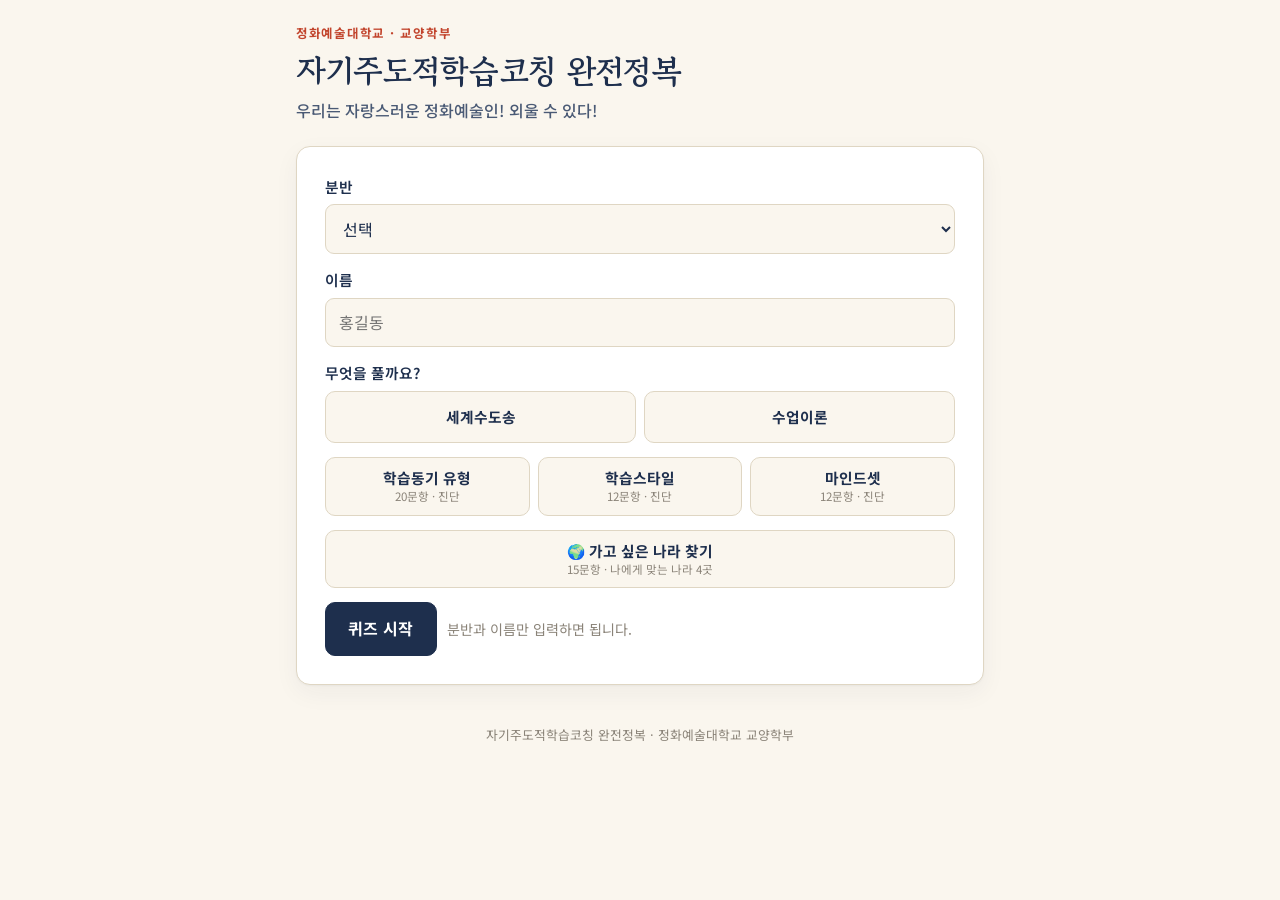
==== commit e0e265db: "Add files via upload" ====
--- a/index.html
+++ b/index.html
@@ -17,7 +17,7 @@
     <h1>자기주도적학습코칭 완전정복</h1>
     <p class="lede">우리는 자랑스러운 정화예술인! 외울 수 있다!</p>
 
-    <form id="start-form" class="card stack" style="margin-top:22px" novalidate>
+    <form id="start-form" class="card stack no-id" style="margin-top:22px" novalidate>
       <div class="grid-2">
         <div class="field">
           <label for="section">분반</label>
@@ -60,7 +60,7 @@
           <label class="seg-item"><input type="radio" name="subject" value="country"><span>🌍 가고 싶은 나라 찾기<small>15문항 · 나에게 맞는 나라 4곳</small></span></label>
         </div>
         <p class="hint" id="subject-soon" hidden>등급이 아니라 지금 내 위치를 찍는 자가진단입니다. 5점 척도로 솔직하게 답하면 결과와 코멘트가 나옵니다.</p>
-        <p class="hint" id="subject-country" hidden>점수가 없는 활동입니다. 15문항에 답하면 나와 가장 잘 맞는 나라 4곳을 수도·국기·음식·관광지·비행시간과 함께 알려 줍니다. 주차·학번은 받지 않습니다.</p>
+        <p class="hint" id="subject-country" hidden>점수가 없는 활동입니다. 15문항에 답하면 나와 가장 잘 맞는 나라 4곳을 수도·국기·음식·관광지·비행시간·사진과 함께 알려 줍니다.</p>
       </div>
       <div class="field" id="mode-capital" hidden>
         <label>세계수도송 · 문제 방식</label>
@@ -81,7 +81,7 @@
       <p class="err" id="start-err" hidden></p>
       <div class="toolbar">
         <button class="btn" type="submit">퀴즈 시작</button>
-        <span class="hint">학번과 이름은 이전 주차 기록을 찾는 데 쓰입니다. 매주 같은 학번을 입력하세요.</span>
+        <span class="hint">분반과 이름만 입력하면 됩니다.</span>
       </div>
     </form>
   </section>
@@ -219,12 +219,14 @@
     <ul class="wrong-list" id="res-wrong"></ul>
     <div class="all-correct" id="res-perfect" hidden>모든 문항을 맞혔습니다. 자랑스러운 정화예술인!</div>
 
-    <div class="section-title">
-      <h2>주차별 누적 기록</h2>
-      <span class="hint" id="hist-hint"></span>
-    </div>
-    <div class="timeline" id="timeline"></div>
-    <div class="hist-grid" id="hist-list"></div>
+    <div id="hist-box" hidden>
+      <div class="section-title">
+        <h2>주차별 누적 기록</h2>
+        <span class="hint" id="hist-hint"></span>
+      </div>
+      <div class="timeline" id="timeline"></div>
+      <div class="hist-grid" id="hist-list"></div>
+    </div>
 
     <div class="cheer" id="cheer"></div>
 
@@ -279,8 +281,6 @@
     $("mode-theory").hidden = v !== "theory";
     $("subject-soon").hidden = (v === "capital" || v === "theory" || v === "country");
     $("subject-country").hidden = v !== "country";
-    // 나라찾기는 점수가 없는 활동이라 주차·학번을 묻지 않는다
-    $("start-form").classList.toggle("no-id", v === "country");
     $("start-err").hidden = true;
     document.querySelectorAll('input[name="mode"]').forEach((m) => { m.checked = false; });
   }));
@@ -303,24 +303,20 @@
     const modeEl = document.querySelector('input[name="mode"]:checked');
     const subj = document.querySelector('input[name="subject"]:checked');
     // 나라찾기는 분반·이름만 받는다 (주차·학번 없이 저장되도록 기본값을 채운다)
+    if (!s.section || !s.name) {
+      err.textContent = "분반과 이름을 입력하세요.";
+      err.hidden = false;
+      return;
+    }
+    // 주차·학번은 더 이상 받지 않는다. 기록은 분반+이름으로만 남긴다
+    s.student_id = s.name;
+    s.week = 0;
     if (subj && subj.value === "country") {
-      if (!s.section || !s.name) {
-        err.textContent = "분반과 이름을 입력하세요.";
-        err.hidden = false;
-        return;
-      }
       err.hidden = true;
-      s.student_id = "-";
-      s.week = 0;
       s.mode = "country";
       student = s;
       startCountry();
       show("country");
-      return;
-    }
-    if (!s.section || !s.student_id || !s.name || !week || week < 1) {
-      err.textContent = "분반, 주차, 학번, 이름을 모두 입력하세요.";
-      err.hidden = false;
       return;
     }
     if (subj && DIAG_KEYS.includes(subj.value)) {
@@ -342,7 +338,7 @@
     student = s;
     triedSubmit = false;
     buildQuiz();
-    $("quiz-who").textContent = `${s.section}분반 · ${s.name} · ${s.week}주차 · ${MODE.label}`;
+    $("quiz-who").textContent = `${s.section}분반 · ${s.name} · ${MODE.label}`;
     show("quiz");
   });
 
@@ -622,7 +618,7 @@
     const d = DIAG[key];
     DITEMS = [];
     d.factors.forEach((f) => f.items.forEach((t) => DITEMS.push({ n: DITEMS.length + 1, text: t, fkey: f.key })));
-    $("diag-who").textContent = `${student.section}분반 · ${student.name} · ${student.week}주차`;
+    $("diag-who").textContent = `${student.section}분반 · ${student.name}`;
     $("diag-eyebrow").textContent = DIAG_LABEL[key] + " 진단";
     $("diag-title").textContent = d.question;
     $("diag-guide").textContent = d.guide;
@@ -861,19 +857,19 @@
           `<span class="cr-name"><b>${esc(c.name)}</b><i>수도 · ${esc(c.cap)}</i></span>` +
           `<span class="cr-pct"><b>${p.pct}</b><small>%</small></span>` +
         `</div>` +
-        (i === 0 ? photoStrip(c) : "") +
+        photoStrip(p, i) +
         `<div class="cr-body">` +
           `<div class="cr-row"><span class="cr-ico">✈️</span><div><b>비행시간</b><p>${esc(c.fly)}</p></div></div>` +
           `<div class="cr-row"><span class="cr-ico">🗓️</span><div><b>가기 좋은 때</b><p>${esc(c.best)}</p></div></div>` +
           `<div class="cr-row"><span class="cr-ico">🍽️</span><div><b>대표 음식</b><p>${c.food.map(esc).join(" · ")}</p></div></div>` +
-          `<div class="cr-row"><span class="cr-ico">📍</span><div><b>대표 관광지</b><p>${c.spot.map(esc).join(" · ")}</p></div></div>` +
+          `<div class="cr-row"><span class="cr-ico">📍</span><div><b>대표 관광지</b><p>${p.spots.map((x) => esc(x.n)).join(" · ")}</p></div></div>` +
           (p.reasons.length
             ? `<div class="cr-why"><b>왜 추천?</b><div class="cr-tags">` +
               p.reasons.map((t) => `<span class="cr-tag">${esc(t)}</span>`).join("") + `</div></div>`
             : "") +
         `</div></article>`;
     }).join("");
-    loadPhotos(first);
+    loadPhotos(picks);
     $("cr-recap").innerHTML = CQ.map((q, i) => {
       const o = cqOpts(q)[cqPick[i]];
       return `<div class="cr-ans"><span class="cr-ans-q">${i + 1}. ${esc(q.q)}</span>` +
@@ -881,54 +877,58 @@
     }).join("");
   }
 
-  // 1순위 나라의 대표 관광지 사진 3장 (위키백과 이미지)
-  function photoStrip(c) {
-    return `<div class="cr-photos">` + c.spot.map((sp, k) =>
-      `<figure class="cr-ph" id="cr-ph-${k}"><div class="cr-ph-img"><span>${esc(sp)}</span></div>` +
-      `<figcaption>${esc(sp)}</figcaption></figure>`).join("") + `</div>`;
-  }
-
-  async function loadPhotos(c) {
-    const want = (c.pic || []).map((s, k) => {
-      const i = s.indexOf(":");
-      return { k: k, lang: s.slice(0, i), title: s.slice(i + 1) };
-    });
+  // 추천된 네 나라 모두, 응답에 맞춰 고른 관광지 사진 3장씩 (위키백과 이미지)
+  function photoStrip(p, i) {
+    return `<div class="cr-photos${i > 0 ? " small" : ""}">` + p.spots.map((sp, k) =>
+      `<figure class="cr-ph" id="cr-ph-${i}-${k}"><div class="cr-ph-img"><span>${esc(sp.n)}</span></div>` +
+      `<figcaption>${esc(sp.n)}</figcaption></figure>`).join("") + `</div>`;
+  }
+
+  async function loadPhotos(picks) {
     const byLang = {};
-    want.forEach((w) => { (byLang[w.lang] = byLang[w.lang] || []).push(w); });
+    picks.forEach((p, i) => p.spots.forEach((sp, k) => {
+      const at = sp.p.indexOf(":");
+      const lang = sp.p.slice(0, at);
+      (byLang[lang] = byLang[lang] || []).push({ id: `cr-ph-${i}-${k}`, title: sp.p.slice(at + 1) });
+    }));
     for (const lang of Object.keys(byLang)) {
       const list = byLang[lang];
-      const url = `https://${lang}.wikipedia.org/w/api.php?action=query&redirects=1&titles=` +
-        encodeURIComponent(list.map((w) => w.title).join("|")) +
-        `&prop=pageimages&piprop=thumbnail&pithumbsize=640&format=json&origin=*`;
-      try {
-        const j = await (await fetch(url)).json();
-        if (!j.query || !j.query.pages) continue;
-        // 위키가 제목을 고쳐 보내면(정규화·넘겨주기) 원래 제목으로 되돌린다
-        const back = {};
-        (j.query.redirects || []).forEach((n) => { back[n.to] = n.from; });
-        const norm = {};
-        (j.query.normalized || []).forEach((n) => { norm[n.to] = n.from; });
-        Object.keys(j.query.pages).forEach((id) => {
-          const pg = j.query.pages[id];
-          if (!pg.thumbnail) return;
-          let t = pg.title;
-          if (back[t]) t = back[t];
-          if (norm[t]) t = norm[t];
-          const w = list.filter((x) => x.title === t)[0];
-          if (!w) return;
-          const box = document.querySelector(`#cr-ph-${w.k} .cr-ph-img`);
-          if (!box) return;
-          const img = new Image();
-          img.alt = "";
-          img.onload = () => { box.innerHTML = ""; box.appendChild(img); box.classList.add("on"); };
-          img.src = pg.thumbnail.source;
-        });
-      } catch (ex) { console.error("사진을 불러오지 못했습니다", ex); }
+      const uniq = [];
+      list.forEach((w) => { if (uniq.indexOf(w.title) < 0) uniq.push(w.title); });
+      for (let n = 0; n < uniq.length; n += 20) {
+        const url = `https://${lang}.wikipedia.org/w/api.php?action=query&redirects=1&titles=` +
+          encodeURIComponent(uniq.slice(n, n + 20).join("|")) +
+          `&prop=pageimages&piprop=thumbnail&pithumbsize=640&format=json&origin=*`;
+        try {
+          const j = await (await fetch(url)).json();
+          if (!j.query || !j.query.pages) continue;
+          // 위키가 제목을 고쳐 보내면(정규화·넘겨주기) 원래 제목으로 되돌린다
+          const back = {};
+          (j.query.redirects || []).forEach((x) => { back[x.to] = x.from; });
+          const norm = {};
+          (j.query.normalized || []).forEach((x) => { norm[x.to] = x.from; });
+          Object.keys(j.query.pages).forEach((id) => {
+            const pg = j.query.pages[id];
+            if (!pg.thumbnail) return;
+            let t = pg.title;
+            if (back[t]) t = back[t];
+            if (norm[t]) t = norm[t];
+            list.filter((w) => w.title === t).forEach((w) => {
+              const box = document.querySelector("#" + w.id + " .cr-ph-img");
+              if (!box) return;
+              const img = new Image();
+              img.alt = "";
+              img.onload = () => { box.innerHTML = ""; box.appendChild(img); };
+              img.src = pg.thumbnail.source;
+            });
+          });
+        } catch (ex) { console.error("사진을 불러오지 못했습니다", ex); }
+      }
     }
   }
 
   $("btn-cr-retry").addEventListener("click", () => { startCountry(); show("country"); });
-  $("btn-cr-home").addEventListener("click", () => { $("start-form").reset(); $("start-form").classList.remove("no-id"); show("start"); });
+  $("btn-cr-home").addEventListener("click", () => { $("start-form").reset(); show("start"); });
 
   // ---------- 격려 메시지 ----------
   const CHEERS = {
--- a/styles.css
+++ b/styles.css
@@ -472,3 +472,29 @@
   text-align: center; text-shadow: 0 1px 4px rgba(0,0,0,.3);
   white-space: nowrap; overflow: hidden; text-overflow: ellipsis;
 }
+
+/* ===== 문항을 더 촘촘하게 (폰에서 스크롤 줄이기) ===== */
+#cq-stage .cq-card {
+  margin-top: 10px; padding: 14px 14px 16px; border-radius: 14px;
+  box-shadow: 0 2px 8px rgba(30,47,77,.05);
+}
+#cq-stage .cq-num { margin-bottom: 8px; padding: 3px 9px; font-size: .68rem; }
+#cq-stage .cq-q { font-size: clamp(1rem, 3.9vw, 1.15rem); line-height: 1.35; }
+#cq-stage .cq-opts { gap: 6px; margin-top: 11px; }
+#cq-stage .cq-opts.yn { grid-template-columns: 1fr 1fr; }
+#cq-stage .cq-opt {
+  flex-direction: row; align-items: baseline; flex-wrap: wrap; gap: 7px;
+  padding: 9px 13px; min-height: 0; border-radius: 10px; border-width: 1.5px;
+}
+#cq-stage .cq-opt:hover { transform: none; }
+#cq-stage .cq-opt-t { font-size: .95rem; line-height: 1.3; }
+#cq-stage .cq-opt-s { font-size: .76rem; line-height: 1.3; }
+#cq-stage .cq-opt.on { box-shadow: 0 3px 10px rgba(247,37,133,.25); }
+
+/* ===== 2~4순위 카드의 사진은 작게 세 장 나란히 ===== */
+.cr-photos.small { grid-template-columns: repeat(3, 1fr); gap: 6px; padding: 8px; }
+.cr-photos.small .cr-ph:first-child { grid-column: auto; }
+.cr-photos.small .cr-ph-img,
+.cr-photos.small .cr-ph:first-child .cr-ph-img { aspect-ratio: 4 / 3; border-radius: 9px; }
+.cr-photos.small .cr-ph-img > span { font-size: .7rem; }
+.cr-photos.small figcaption { font-size: .7rem; margin-top: 4px; }
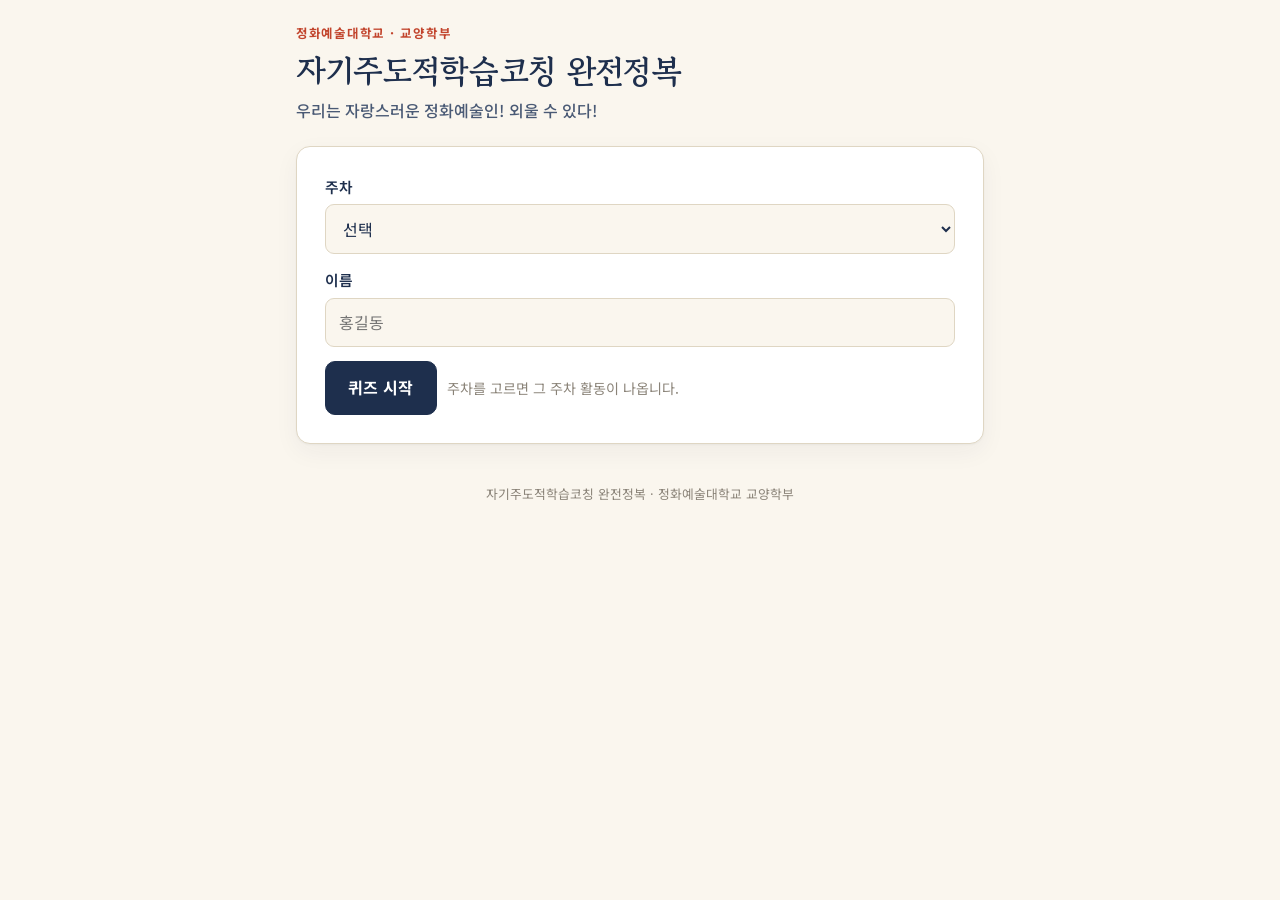
==== commit 5255f5e0: "Add files via upload" ====
--- a/index.html
+++ b/index.html
@@ -20,32 +20,23 @@
     <form id="start-form" class="card stack no-id" style="margin-top:22px" novalidate>
       <div class="grid-2">
         <div class="field">
-          <label for="section">분반</label>
-          <select id="section" name="section" required>
+          <label for="week">주차</label>
+          <select id="week" name="week" required>
             <option value="">선택</option>
-            <option value="1">1분반 (월 오전 10시~)</option>
-            <option value="2">2분반 (월 오후 1시~)</option>
-            <option value="3">3분반 (월 오후 4시~)</option>
-            <option value="4">4분반 (화 오전 10시~)</option>
+            <option value="10">10주차</option>
+            <option value="11">11주차</option>
+            <option value="12">12주차</option>
+            <option value="13">13주차</option>
+            <option value="14">14주차</option>
+            <option value="15">15주차</option>
           </select>
-        </div>
-        <div class="field" id="f-week">
-          <label for="week">주차</label>
-          <input id="week" name="week" type="text" inputmode="numeric" pattern="[0-9]*" maxlength="2"
-                 placeholder="숫자만 입력 ex. 5" required autocomplete="off">
-        </div>
-      </div>
-      <div class="grid-2">
-        <div class="field" id="f-sid">
-          <label for="student_id">학번</label>
-          <input id="student_id" name="student_id" placeholder="예: 20260102" required inputmode="numeric" autocomplete="off">
         </div>
         <div class="field">
           <label for="name">이름</label>
           <input id="name" name="name" placeholder="홍길동" required autocomplete="off">
         </div>
       </div>
-      <div class="field">
+      <div class="field" id="subject-pick" hidden>
         <label>무엇을 풀까요?</label>
         <div class="seg" id="subject-seg">
           <label class="seg-item"><input type="radio" name="subject" value="capital"><span>세계수도송</span></label>
@@ -58,6 +49,12 @@
         </div>
         <div class="seg" id="subject-seg-3" style="grid-template-columns:1fr;margin-top:8px">
           <label class="seg-item"><input type="radio" name="subject" value="country"><span>🌍 가고 싶은 나라 찾기<small>15문항 · 나에게 맞는 나라 4곳</small></span></label>
+        </div>
+        <div class="seg" id="subject-seg-4" hidden>
+          <label class="seg-item"><input type="radio" name="subject" value="kings"><span>👑 조선의 왕 순서<small>4덩어리 · 순서 맞추기</small></span></label>
+          <label class="seg-item"><input type="radio" name="subject" value="dynasty"><span>🏯 조선왕조 이름 맞추기<small>27명 · 조·종·군 고르기</small></span></label>
+          <label class="seg-item"><input type="radio" name="subject" value="jindallae"><span>🌸 진달래꽃<small>12줄 · 순서 맞추기</small></span></label>
+          <label class="seg-item"><input type="radio" name="subject" value="seosi"><span>⭐ 서시<small>9줄 · 순서 맞추기</small></span></label>
         </div>
         <p class="hint" id="subject-soon" hidden>등급이 아니라 지금 내 위치를 찍는 자가진단입니다. 5점 척도로 솔직하게 답하면 결과와 코멘트가 나옵니다.</p>
         <p class="hint" id="subject-country" hidden>점수가 없는 활동입니다. 15문항에 답하면 나와 가장 잘 맞는 나라 4곳을 수도·국기·음식·관광지·비행시간·사진과 함께 알려 줍니다.</p>
@@ -81,7 +78,7 @@
       <p class="err" id="start-err" hidden></p>
       <div class="toolbar">
         <button class="btn" type="submit">퀴즈 시작</button>
-        <span class="hint">분반과 이름만 입력하면 됩니다.</span>
+        <span class="hint">주차를 고르면 그 주차 활동이 나옵니다.</span>
       </div>
     </form>
   </section>
@@ -192,6 +189,46 @@
     </div>
   </section>
 
+  <!-- ===== 2-d. 끌어서 순서 맞추기 ===== -->
+  <section id="view-order" hidden>
+    <div class="sticky-head">
+      <div class="row">
+        <span class="who-line"><button type="button" class="back" id="btn-back-o">← 나가기</button><span id="od-who"></span></span>
+        <span class="count" id="od-count"></span>
+      </div>
+      <div class="sticky-title"><span class="eyebrow" style="margin:0">순서 맞추기</span><strong id="od-title"></strong></div>
+    </div>
+    <p class="hint" id="od-lead" style="margin:10px 0 12px"></p>
+    <div class="od-slots" id="od-slots" hidden></div>
+    <div class="od-pool-head" id="od-pool-head" hidden><span>아래 덩어리를 끌어 올리세요</span><span class="hint" id="od-left"></span></div>
+    <div class="od-pool" id="od-pool" hidden></div>
+    <div class="od-list" id="od-list" hidden></div>
+    <div class="od-pick" id="od-pick" hidden></div>
+    <p class="err" id="od-err" hidden></p>
+    <div class="toolbar" style="margin-top:18px">
+      <button class="btn" type="button" id="od-submit">제출</button>
+      <button class="btn ghost" type="button" id="od-reset">다시 섞기</button>
+    </div>
+    <p class="hint" id="od-credit" style="margin-top:14px"></p>
+  </section>
+
+  <!-- ===== 3-d. 순서 맞추기 결과 ===== -->
+  <section id="view-oresult" hidden>
+    <div class="eyebrow">순서 맞추기 · 결과</div>
+    <h2 id="or-title"></h2>
+    <div class="who" id="or-who" style="color:var(--ink-soft);margin:4px 0 16px"></div>
+    <div class="score-hero">
+      <div class="big"><span id="or-score"></span><small id="or-total"></small></div>
+      <div class="who" id="or-msg"></div>
+    </div>
+    <div class="section-title"><h2>내가 놓은 순서</h2><span class="hint">틀린 칸은 정답을 함께 보여 줍니다</span></div>
+    <ol class="or-list" id="or-list"></ol>
+    <div class="toolbar" style="margin-top:22px">
+      <button class="btn" type="button" id="btn-or-retry">다시 해보기</button>
+      <button class="btn ghost" type="button" id="btn-or-home">처음으로</button>
+    </div>
+  </section>
+
   <!-- ===== 3. 결과 화면 ===== -->
   <section id="view-result" hidden>
     <div class="eyebrow" id="res-eyebrow"></div>
@@ -244,6 +281,7 @@
 <script src="theory-data.js"></script>
 <script src="diag-data.js"></script>
 <script src="country-data.js"></script>
+<script src="order-data.js"></script>
 <script src="api.js"></script>
 <script>
 (function () {
@@ -263,7 +301,7 @@
   let TOTAL = 0;
   let MODE = null;
   const $ = (id) => document.getElementById(id);
-  const views = { start: $("view-start"), quiz: $("view-quiz"), result: $("view-result"), diag: $("view-diag"), dresult: $("view-dresult"), country: $("view-country"), cresult: $("view-cresult") };
+  const views = { start: $("view-start"), quiz: $("view-quiz"), result: $("view-result"), diag: $("view-diag"), dresult: $("view-dresult"), country: $("view-country"), cresult: $("view-cresult"), order: $("view-order"), oresult: $("view-oresult") };
   const DIAG = window.DIAG;
   const DIAG_KEYS = ["motivation", "style", "mindset"];
   const DIAG_LABEL = { motivation: "학습동기 유형", style: "학습스타일", mindset: "마인드셋" };
@@ -272,8 +310,30 @@
     window.scrollTo({ top: 0 });
   }
   const josaGa = (w) => { const c = w.charCodeAt(w.length - 1); return c >= 0xac00 && c <= 0xd7a3 && (c - 0xac00) % 28 ? "이" : "가"; };
+  const josaWa = (w) => { const c = w.charCodeAt(w.length - 1); return c >= 0xac00 && c <= 0xd7a3 && (c - 0xac00) % 28 ? "과" : "와"; };
   const josa = (w) => { const c = w.charCodeAt(w.length - 1); return c >= 0xac00 && c <= 0xd7a3 && (c - 0xac00) % 28 ? "은" : "는"; };
   const esc = (s) => String(s).replace(/[&<>"']/g, (c) => ({ "&": "&amp;", "<": "&lt;", ">": "&gt;", '"': "&quot;", "'": "&#39;" }[c]));
+
+  const ORDER_KEYS = ["kings", "dynasty", "jindallae", "seosi"];
+  // 11주차는 행사용 활동, 나머지 주차는 기존 수업 활동
+  function syncWeek() {
+    const w = $("week").value;
+    const is11 = w === "11";
+    $("subject-pick").hidden = !w;
+    $("subject-seg").hidden = !w || is11;
+    $("subject-seg-2").hidden = !w || is11;
+    $("subject-seg-3").hidden = !w || !is11;
+    $("subject-seg-4").hidden = !w || !is11;
+    document.querySelectorAll('input[name="subject"], input[name="mode"]').forEach((m) => { m.checked = false; });
+    $("mode-capital").hidden = true;
+    $("mode-theory").hidden = true;
+    $("subject-soon").hidden = true;
+    $("subject-country").hidden = true;
+    $("start-err").hidden = true;
+  }
+  $("week").addEventListener("change", syncWeek);
+  // 새로고침하면 브라우저가 고른 주차를 되살린다. 그때는 change 가 안 뜨므로 한 번 맞춰 준다
+  syncWeek();
 
   document.querySelectorAll('input[name="subject"]').forEach((r) => r.addEventListener("change", () => {
     const v = r.value;
@@ -292,10 +352,10 @@
   $("start-form").addEventListener("submit", (e) => {
     e.preventDefault();
     const f = e.target;
-    const week = parseInt(String(f.week.value).replace(/[^0-9]/g, ""), 10);
+    const week = parseInt(f.week.value, 10);
     const s = {
-      section: f.section.value,
-      student_id: f.student_id.value.trim(),
+      section: "-",
+      student_id: "",
       name: f.name.value.trim(),
       week: week,
     };
@@ -303,14 +363,26 @@
     const modeEl = document.querySelector('input[name="mode"]:checked');
     const subj = document.querySelector('input[name="subject"]:checked');
     // 나라찾기는 분반·이름만 받는다 (주차·학번 없이 저장되도록 기본값을 채운다)
-    if (!s.section || !s.name) {
-      err.textContent = "분반과 이름을 입력하세요.";
+    if (!week || !s.name) {
+      err.textContent = "주차를 고르고 이름을 입력하세요.";
       err.hidden = false;
       return;
     }
-    // 주차·학번은 더 이상 받지 않는다. 기록은 분반+이름으로만 남긴다
+    if (!subj) {
+      err.textContent = "무엇을 풀지 고르세요.";
+      err.hidden = false;
+      return;
+    }
+    // 학번은 받지 않는다. 기록은 주차+이름으로 남긴다
     s.student_id = s.name;
-    s.week = 0;
+    if (ORDER_KEYS.indexOf(subj.value) >= 0) {
+      err.hidden = true;
+      s.mode = "order-" + subj.value;
+      student = s;
+      startOrder(subj.value);
+      show("order");
+      return;
+    }
     if (subj && subj.value === "country") {
       err.hidden = true;
       s.mode = "country";
@@ -338,7 +410,7 @@
     student = s;
     triedSubmit = false;
     buildQuiz();
-    $("quiz-who").textContent = `${s.section}분반 · ${s.name} · ${MODE.label}`;
+    $("quiz-who").textContent = `${s.week}주차 · ${s.name} · ${MODE.label}`;
     show("quiz");
   });
 
@@ -517,7 +589,7 @@
     $("res-graded").hidden = true;
     $("res-essay").hidden = false;
     $("res-eyebrow").textContent = `${attempt.week}주차 · ${MODE.label}`;
-    $("essay-who").textContent = `${attempt.section}분반 · ${attempt.student_id} · ${attempt.name}` +
+    $("essay-who").textContent = `${attempt.week}주차 · ${attempt.name}` +
       (saveErr ? " · 저장에 실패했습니다" : window.QuizAPI.mode === "local" ? " · (연습 모드)" : " · 제출 완료");
     const ol = $("essay-list");
     ol.innerHTML = "";
@@ -539,7 +611,7 @@
     $("res-eyebrow").textContent = `${s.week}주차 결과 · ${MODE.label}`;
     $("res-score").textContent = s.score;
     $("res-total").textContent = ` / ${s.total}점`;
-    $("res-who").textContent = `${s.section}분반 · ${s.student_id} · ${s.name}`;
+    $("res-who").textContent = `${s.week}주차 · ${s.name}`;
 
     const ul = $("res-wrong");
     ul.innerHTML = "";
@@ -618,7 +690,7 @@
     const d = DIAG[key];
     DITEMS = [];
     d.factors.forEach((f) => f.items.forEach((t) => DITEMS.push({ n: DITEMS.length + 1, text: t, fkey: f.key })));
-    $("diag-who").textContent = `${student.section}분반 · ${student.name}`;
+    $("diag-who").textContent = `${student.week}주차 · ${student.name}`;
     $("diag-eyebrow").textContent = DIAG_LABEL[key] + " 진단";
     $("diag-title").textContent = d.question;
     $("diag-guide").textContent = d.guide;
@@ -689,7 +761,7 @@
     const d = DIAG[DKEY];
     $("dr-eyebrow").textContent = `${attempt.week}주차 · ${DIAG_LABEL[DKEY]} 진단 결과`;
     $("dr-title").textContent = d.question;
-    $("dr-who").textContent = `${attempt.section}분반 · ${attempt.student_id} · ${attempt.name}` + (saveErr ? " · 저장 실패" : window.QuizAPI.mode === "local" ? " · (연습 모드)" : "");
+    $("dr-who").textContent = `${attempt.week}주차 · ${attempt.name}` + (saveErr ? " · 저장 실패" : window.QuizAPI.mode === "local" ? " · (연습 모드)" : "");
     const avgs = {};
     d.factors.forEach((f) => { avgs[f.key] = scores[f.key] / f.items.length; });
     const r = d.interpret(scores, avgs);
@@ -765,7 +837,7 @@
   // 15문항을 한 페이지에 모두 깔아 두고, 내려가면서 답하게 한다
   function startCountry() {
     cqPick = {}; cqTried = false;
-    $("cq-who").textContent = `${student.section}분반 · ${student.name}`;
+    $("cq-who").textContent = `${student.week}주차 · ${student.name}`;
     $("cq-total").textContent = CQ.length;
     $("cq-err").hidden = true;
     $("cq-stage").innerHTML = CQ.map((q, i) =>
@@ -846,16 +918,18 @@
   function renderCountryResult(picks) {
     const first = picks[0].country;
     $("cr-title").textContent = `${student.name}${josa(student.name)} ${first.name}${josaGa(first.name)} 1순위!`;
-    $("cr-who").textContent = `${student.section}분반 · ${student.name} · ${CQ.length}문항 결과`;
+    $("cr-who").textContent = `${student.week}주차 · ${student.name} · ${CQ.length}문항 결과`;
     const RANK = ["1순위", "2순위", "3순위", "4순위"];
     $("cr-cards").innerHTML = picks.map((p, i) => {
       const c = p.country;
       return `<article class="cr-card r${i}" style="--c1:${c.c1};--c2:${c.c2}">` +
         `<div class="cr-band">` +
-          `<span class="cr-rank">${RANK[i]}</span>` +
-          `<span class="cr-flag">${c.flag}</span>` +
-          `<span class="cr-name"><b>${esc(c.name)}</b><i>수도 · ${esc(c.cap)}</i></span>` +
-          `<span class="cr-pct"><b>${p.pct}</b><small>%</small></span>` +
+          `<div class="cr-tagline">${esc(student.name)}${josaWa(student.name)} 잘 어울리는 나라 <b>${RANK[i]}</b></div>` +
+          `<div class="cr-band-row">` +
+            `<span class="cr-flag">${c.flag}</span>` +
+            `<span class="cr-name"><b>${esc(c.name)}</b><i>수도 · ${esc(c.cap)}</i></span>` +
+            `<span class="cr-pct"><em>매칭률</em><span class="cr-pct-n"><b>${p.pct}</b><small>%</small></span></span>` +
+          `</div>` +
         `</div>` +
         photoStrip(p, i) +
         `<div class="cr-body">` +
@@ -929,6 +1003,415 @@
 
   $("btn-cr-retry").addEventListener("click", () => { startCountry(); show("country"); });
   $("btn-cr-home").addEventListener("click", () => { $("start-form").reset(); show("start"); });
+
+  // ---------- 끌어서 순서 맞추기 (11주차) ----------
+  // 활동마다 방식이 다르다 (order-data.js 의 layout)
+  //   slots   : 위 빈 칸에 아래 덩어리를 끌어다 놓기        — 조선의 왕
+  //   reorder : 섞인 줄 목록에서 자리만 바꾸기 (화면이 짧다) — 진달래꽃, 서시
+  const OSETS = window.ORDER_SETS || {};
+  let OKEY = null, OSET = null, OLAY = "slots";
+  let odSel = null;
+  let odDrag = null, odGhost = null, odMoved = false, odPh = null;
+  let odSX = 0, odSY = 0, odOX = 0, odOY = 0, odW = 0, odJust = false;
+
+  const odIsSlots = () => OLAY === "slots";
+  const odIsPick = () => OLAY === "pick";
+  // 정답과 화면에 보여 줄 글자 (고르기형은 앞글자를 붙여 "태조" 처럼 보여 준다)
+  const odAnswerAt = (i) => (odIsPick() ? OSET.items[i].a : OSET.items[i]);
+  const odLabelAt = (i, v) => (odIsPick() ? OSET.items[i].q + (v || "?") : v);
+  // 결과에 파란 글씨로 붙는 설명 (대표 업적 + 조·종·군 이유)
+  const odNoteAt = (i) => (odIsPick() ? OSET.items[i].w || "" : "");
+
+  function startOrder(key) {
+    OKEY = key; OSET = OSETS[key]; OLAY = OSET.layout || "slots";
+    $("od-who").textContent = `${student.week}주차 · ${student.name}`;
+    $("od-title").textContent = OSET.label;
+    $("od-lead").textContent = OSET.lead;
+    $("od-credit").textContent = OSET.credit;
+    $("od-err").hidden = true;
+    $("od-slots").hidden = !odIsSlots();
+    $("od-pool-head").hidden = !odIsSlots();
+    $("od-pool").hidden = !odIsSlots();
+    $("od-list").hidden = odIsSlots() || odIsPick();
+    $("od-pick").hidden = !odIsPick();
+    buildOrder();
+    window.scrollTo({ top: 0 });
+  }
+
+  function shuffledItems() {
+    let arr = shuffle(OSET.items.slice());
+    if (arr.join("|") === OSET.items.join("|")) arr = shuffle(arr);  // 우연히 정답이면 다시
+    return arr;
+  }
+
+  function buildOrder() {
+    const big = OSET.big ? " big" : "";
+    if (odIsPick()) { buildPick(); odSelect(null); odSync(); return; }
+    if (odIsSlots()) {
+      const slots = $("od-slots"), pool = $("od-pool");
+      slots.className = "od-slots" + big;
+      pool.className = "od-pool" + big;
+      slots.innerHTML = "";
+      OSET.items.forEach((_, i) => {
+        const d = document.createElement("div");
+        d.className = "od-slot";
+        d.innerHTML = `<span class="od-no">${i + 1}</span>`;
+        slots.appendChild(d);
+      });
+      pool.innerHTML = "";
+      shuffledItems().forEach((t) => pool.appendChild(makeItem(t, false)));
+    } else {
+      const list = $("od-list");
+      list.className = "od-list" + big;
+      list.innerHTML = "";
+      shuffledItems().forEach((t) => list.appendChild(makeItem(t, true)));
+    }
+    odSelect(null);
+    odSync();
+  }
+
+  // 고르기형 : 앞글자 옆에 보기 버튼
+  function buildPick() {
+    const box = $("od-pick");
+    box.innerHTML = "";
+    OSET.items.forEach((it, i) => {
+      const row = document.createElement("div");
+      row.className = "od-prow";
+      row.dataset.i = i;
+      row.innerHTML =
+        `<span class="od-no">${i + 1}</span>` +
+        `<span class="od-stem"></span>` +
+        `<span class="od-opts">` +
+        OSET.choices.map((c) => `<button type="button" class="od-opt" data-v="${esc(c)}">${esc(c)}</button>`).join("") +
+        `</span>`;
+      row.querySelector(".od-stem").textContent = it.q;
+      box.appendChild(row);
+    });
+  }
+
+  $("od-pick").addEventListener("click", (e) => {
+    const b = e.target.closest(".od-opt");
+    if (!b) return;
+    b.parentNode.querySelectorAll(".od-opt").forEach((x) => x.classList.remove("on"));
+    b.classList.add("on");
+    b.closest(".od-prow").classList.remove("missing");
+    odSync();
+  });
+
+  function makeItem(t, withCtl) {
+    const r = document.createElement("div");
+    r.className = "od-item";
+    r.dataset.text = t;
+    r.innerHTML =
+      (withCtl ? `<span class="od-no"></span>` : "") +
+      `<span class="od-text"></span>` +
+      (withCtl
+        ? `<span class="od-ctl">` +
+            `<button type="button" class="od-nudge" data-d="-1" aria-label="위로">▲</button>` +
+            `<button type="button" class="od-nudge" data-d="1" aria-label="아래로">▼</button>` +
+          `</span>`
+        : "") +
+      `<span class="od-grip" aria-hidden="true">⠿</span>`;
+    r.querySelector(".od-text").textContent = t;
+    return r;
+  }
+
+  // 번호 다시 매기기 · 남은 개수 표시
+  function odSync() {
+    const n = OSET.items.length;
+    if (odIsPick()) {
+      const done = $("od-pick").querySelectorAll(".od-opt.on").length;
+      $("od-count").textContent = `${done} / ${n}`;
+      $("od-err").hidden = true;
+      return;
+    }
+    if (odIsSlots()) {
+      const filled = $("od-slots").querySelectorAll(".od-item").length;
+      $("od-count").textContent = `${filled} / ${n}`;
+      $("od-left").textContent = filled === n ? "다 놓았습니다" : `${n - filled}개 남음`;
+      $("od-slots").querySelectorAll(".od-slot").forEach((x) => {
+        x.classList.toggle("on", !!x.querySelector(".od-item"));
+      });
+    } else {
+      $("od-count").textContent = n + "줄";
+      [...$("od-list").children].forEach((r, i) => { r.querySelector(".od-no").textContent = i + 1; });
+    }
+    $("od-err").hidden = true;
+  }
+
+  function odSelect(x) {
+    if (odSel) odSel.classList.remove("sel");
+    odSel = x || null;
+    if (odSel) odSel.classList.add("sel");
+  }
+
+  // --- slots 방식 ---
+  function odPlace(item, target) {
+    if (!item || !target) return;
+    const from = item.parentNode;
+    if (target === from) { odSelect(null); return; }
+    if (target.id === "od-pool") {
+      target.appendChild(item);
+    } else {
+      const taken = target.querySelector(".od-item");
+      target.appendChild(item);
+      if (taken) {
+        if (from.classList.contains("od-slot")) from.appendChild(taken);
+        else $("od-pool").appendChild(taken);
+      }
+    }
+    odSelect(null);
+    odSync();
+  }
+
+  // --- reorder 방식 ---
+  function odNudge(row, d) {
+    const list = $("od-list"), rows = [...list.children];
+    const i = rows.indexOf(row), j = i + d;
+    if (j < 0 || j >= rows.length) return;
+    if (d < 0) list.insertBefore(row, rows[j]);
+    else list.insertBefore(rows[j], row);
+    odSync();
+    row.classList.remove("flash"); void row.offsetWidth; row.classList.add("flash");
+  }
+  function odSwap(x, y) {
+    if (!x || !y || x === y) return;
+    const list = x.parentNode;
+    const after = x.nextSibling === y ? x : x.nextSibling;
+    list.insertBefore(x, y);
+    list.insertBefore(y, after);
+    odSync();
+  }
+  function odInsert(row, target, y) {
+    if (!target || target === row) return;
+    const list = $("od-list");
+    const r = target.getBoundingClientRect();
+    if (y < r.top + r.height / 2) list.insertBefore(row, target);
+    else list.insertBefore(row, target.nextSibling);
+    odSync();
+  }
+
+  // --- 끌기 (두 방식 공통) ---
+  function odUnder(x, y) {
+    if (odGhost) odGhost.style.display = "none";
+    const el = document.elementFromPoint(x, y);
+    if (odGhost) odGhost.style.display = "";
+    if (!el) return null;
+    return odIsSlots()
+      ? (el.closest(".od-slot") || el.closest("#od-pool"))
+      : el.closest(".od-item");
+  }
+  function odClearHover() {
+    document.querySelectorAll(".over, .over-top").forEach((e) => e.classList.remove("over", "over-top"));
+  }
+
+  function odPtrDown(e) {
+    const item = e.target.closest(".od-item");
+    if (!item || e.target.closest(".od-nudge")) return;
+    // 폰에서는 손잡이에서만 끌기 시작 (그래야 화면 스크롤이 막히지 않는다)
+    if (!e.target.closest(".od-grip") && e.pointerType !== "mouse") return;
+    if (e.pointerType === "mouse" && e.button !== 0) return;
+    odDrag = item; odMoved = false;
+    odSX = e.clientX; odSY = e.clientY;
+    const r = item.getBoundingClientRect();
+    odOX = e.clientX - r.left; odOY = e.clientY - r.top; odW = r.width;
+  }
+
+  // 끄는 동안 번호를 실시간으로 다시 매긴다 (점선 칸이 그 자리를 차지한 것으로 센다)
+  function odRenumberLive() {
+    let n = 0;
+    [...$("od-list").children].forEach((c) => {
+      if (c === odDrag) return;                       // 자리에서 뺀 원본은 건너뛴다
+      n++;
+      if (c === odPh) {                               // 점선 칸 번호는 따라다니는 상자에 보여 준다
+        if (odGhost) { const g = odGhost.querySelector(".od-no"); if (g) g.textContent = n; }
+        return;
+      }
+      const el = c.querySelector(".od-no");
+      if (el) el.textContent = n;
+    });
+  }
+
+  function odPtrMove(e) {
+    if (!odDrag) return;
+    if (!odMoved) {
+      if (Math.abs(e.clientX - odSX) + Math.abs(e.clientY - odSY) < 8) return;
+      odMoved = true;
+      const r = odDrag.getBoundingClientRect();
+      odGhost = odDrag.cloneNode(true);
+      odGhost.className = "od-item ghost";
+      odGhost.style.width = odW + "px";
+      document.body.appendChild(odGhost);
+      odSelect(null);
+      if (odIsSlots()) {
+        odDrag.classList.add("moving");
+      } else {
+        // 끌어낸 줄은 자리에서 빼고, 그 자리에 점선 칸을 만든다.
+        // 이 점선 칸이 따라다니면서 아래 줄들을 밀어내므로 어디에 들어갈지 바로 보인다
+        odPh = document.createElement("div");
+        odPh.className = "od-ph";
+        odPh.style.height = r.height + "px";
+        odDrag.parentNode.insertBefore(odPh, odDrag);
+        odDrag.style.display = "none";
+        const ctl = odGhost.querySelector(".od-ctl");
+        if (ctl) ctl.remove();                        // 따라다니는 상자에는 ▲▼ 를 빼 둔다
+        odRenumberLive();
+      }
+    }
+    e.preventDefault();
+    odGhost.style.left = (e.clientX - odOX) + "px";
+    odGhost.style.top = (e.clientY - odOY) + "px";
+    const t = odUnder(e.clientX, e.clientY);
+    if (odPh) {
+      if (t) {
+        const r = t.getBoundingClientRect();
+        const list = $("od-list");
+        if (e.clientY < r.top + r.height / 2) list.insertBefore(odPh, t);
+        else list.insertBefore(odPh, t.nextSibling);
+        odRenumberLive();
+      }
+      return;
+    }
+    odClearHover();
+    if (t && t !== odDrag) t.classList.add("over");
+  }
+
+  // 끌기 흔적(따라다니던 상자·점선 칸·흐려진 원본) 정리
+  function odCleanDrag(item) {
+    if (odGhost) { odGhost.remove(); odGhost = null; }
+    if (odPh) { odPh.remove(); odPh = null; }
+    if (item) { item.classList.remove("moving"); item.style.display = ""; }
+    odClearHover();
+  }
+
+  function odPtrUp(e) {
+    if (!odDrag) return;
+    const item = odDrag; odDrag = null;
+    // 중간 이동 신호 없이 멀리서 손을 뗀 경우(빠른 플릭)도 끌기로 본다
+    const far = Math.abs(e.clientX - odSX) + Math.abs(e.clientY - odSY) >= 8;
+    if (!odMoved && !far) { odCleanDrag(item); return; }
+    const t = odUnder(e.clientX, e.clientY);
+    odJust = true;
+    setTimeout(() => { odJust = false; }, 80);
+    if (odPh) {                       // 점선 칸이 있던 자리에 그대로 넣는다
+      $("od-list").insertBefore(item, odPh);
+      odCleanDrag(item);
+      odSync();
+      item.classList.remove("flash"); void item.offsetWidth; item.classList.add("flash");
+      return;
+    }
+    odCleanDrag(item);
+    if (!t) return;
+    if (odIsSlots()) odPlace(item, t);
+    else if (OSET.big) odSwap(item, t);
+    else odInsert(item, t, e.clientY);
+  }
+
+  ["od-slots", "od-pool", "od-list"].forEach((id) => $(id).addEventListener("pointerdown", odPtrDown));
+  window.addEventListener("pointermove", odPtrMove, { passive: false });
+  window.addEventListener("pointerup", odPtrUp);
+  window.addEventListener("pointercancel", odPtrUp);
+
+  // --- 톡 눌러 옮기기 ---
+  function odClick(e) {
+    const nudge = e.target.closest(".od-nudge");
+    if (nudge) { odNudge(nudge.closest(".od-item"), parseInt(nudge.dataset.d, 10)); return; }
+    if (odJust) return;
+    const item = e.target.closest(".od-item");
+    if (odIsSlots()) {
+      const slot = e.target.closest(".od-slot");
+      if (item) {
+        if (odSel && odSel !== item) odPlace(odSel, slot || $("od-pool"));
+        else odSelect(odSel === item ? null : item);
+        return;
+      }
+      if (slot) { if (odSel) odPlace(odSel, slot); return; }
+      if (odSel && e.currentTarget.id === "od-pool") odPlace(odSel, $("od-pool"));
+      return;
+    }
+    if (!item) return;
+    if (odSel && odSel !== item) { odSwap(odSel, item); odSelect(null); }
+    else odSelect(odSel === item ? null : item);
+  }
+  ["od-slots", "od-pool", "od-list"].forEach((id) => $(id).addEventListener("click", odClick));
+
+  $("od-reset").addEventListener("click", () => { buildOrder(); window.scrollTo({ top: 0 }); });
+  $("btn-back-o").addEventListener("click", () => {
+    if (!confirm("지금까지 맞춘 것은 사라집니다. 처음 화면으로 돌아갈까요?")) return;
+    show("start");
+  });
+
+  // 결과는 오직 이 버튼을 눌렀을 때만 나온다
+  $("od-submit").addEventListener("click", async () => {
+    let mine;
+    if (odIsPick()) {
+      const rows = [...$("od-pick").querySelectorAll(".od-prow")];
+      mine = rows.map((r) => { const b = r.querySelector(".od-opt.on"); return b ? b.dataset.v : null; });
+      const empty = mine.filter((x) => x === null).length;
+      if (empty) {
+        $("od-err").textContent = `아직 ${empty}개를 안 골랐습니다. 빨간 점선 줄을 채워 주세요.`;
+        $("od-err").hidden = false;
+        rows.forEach((r, i) => { if (mine[i] === null) r.classList.add("missing"); });
+        const first = rows.filter((r) => r.classList.contains("missing"))[0];
+        if (first) first.scrollIntoView({ behavior: "smooth", block: "center" });
+        return;
+      }
+    } else if (odIsSlots()) {
+      const slots = [...$("od-slots").querySelectorAll(".od-slot")];
+      mine = slots.map((x) => { const b = x.querySelector(".od-item"); return b ? b.dataset.text : null; });
+      const empty = mine.filter((x) => x === null).length;
+      if (empty) {
+        $("od-err").textContent = `아직 ${empty}칸이 비었습니다. 남은 덩어리를 모두 올려 주세요.`;
+        $("od-err").hidden = false;
+        const first = slots.filter((x) => !x.querySelector(".od-item"))[0];
+        if (first) first.scrollIntoView({ behavior: "smooth", block: "center" });
+        return;
+      }
+    } else {
+      mine = [...$("od-list").children].map((r) => r.dataset.text);
+    }
+    $("od-err").hidden = true;
+    // 같은 글이 두 번 나오는 줄이 있으므로 덩어리가 아니라 글자로 견준다
+    const ok = OSET.items.map((_, i) => mine[i] === odAnswerAt(i));
+    const score = ok.filter(Boolean).length;
+    renderOrderResult(mine, ok, score);
+    show("oresult");
+
+    const answers = {};
+    mine.forEach((t, i) => { answers[(i + 1) + "번"] = odLabelAt(i, t); });
+    const wrong = [];
+    ok.forEach((good, i) => {
+      if (!good) wrong.push({ country: (i + 1) + "번", answer: odLabelAt(i, odAnswerAt(i)), chosen: odLabelAt(i, mine[i]) });
+    });
+    try {
+      await window.QuizAPI.saveAttempt(Object.assign({}, student, {
+        mode: "order-" + OKEY, score: score, total: OSET.items.length, wrong: wrong, answers: answers,
+      }));
+    } catch (ex) { console.error(ex); }
+  });
+
+  function renderOrderResult(mine, ok, score) {
+    const n = OSET.items.length;
+    $("or-title").textContent = OSET.label;
+    $("or-who").textContent = `${student.week}주차 · ${student.name}`;
+    $("or-score").textContent = score;
+    $("or-total").textContent = " / " + n;
+    $("or-msg").textContent = score === n
+      ? (odIsPick() ? "전부 정답! 완벽합니다." : "전부 제자리! 완벽합니다.")
+      : odIsPick()
+        ? `${n - score}개를 다르게 골랐습니다. 아래에서 확인해 보세요.`
+        : `${n - score}개가 제자리가 아닙니다. 아래에서 확인해 보세요.`;
+    $("or-list").innerHTML = mine.map((t, i) =>
+      `<li class="or-row ${ok[i] ? "ok" : "no"}">` +
+      `<span class="or-no">${i + 1}</span>` +
+      `<span class="or-body"><span class="or-txt">${esc(odLabelAt(i, t))}</span>` +
+      (ok[i] ? "" : `<span class="or-fix">정답 · ${esc(odLabelAt(i, odAnswerAt(i)))}</span>`) +
+      (odNoteAt(i) ? `<span class="or-note">${esc(odNoteAt(i))}</span>` : "") +
+      `</span><span class="or-mark">${ok[i] ? "O" : "X"}</span></li>`).join("");
+  }
+
+  $("btn-or-retry").addEventListener("click", () => { startOrder(OKEY); show("order"); });
+  $("btn-or-home").addEventListener("click", () => { $("start-form").reset(); syncWeek(); show("start"); });
 
   // ---------- 격려 메시지 ----------
   const CHEERS = {
--- a/styles.css
+++ b/styles.css
@@ -498,3 +498,173 @@
 .cr-photos.small .cr-ph:first-child .cr-ph-img { aspect-ratio: 4 / 3; border-radius: 9px; }
 .cr-photos.small .cr-ph-img > span { font-size: .7rem; }
 .cr-photos.small figcaption { font-size: .7rem; margin-top: 4px; }
+
+/* ===== 카드 머리: "OOO과 잘 어울리는 나라 1순위 / 매칭률 99%" ===== */
+.cr-band { flex-direction: column; align-items: stretch; gap: 10px; }
+.cr-tagline {
+  font-size: .82rem; font-weight: 600; color: rgba(255,255,255,.9);
+  letter-spacing: -.01em; line-height: 1.3;
+}
+.cr-tagline b {
+  font-weight: 700; color: #fff; background: rgba(255,255,255,.25);
+  border: 1px solid rgba(255,255,255,.4); border-radius: 999px;
+  padding: 2px 9px; margin-left: 4px; white-space: nowrap;
+}
+.cr-band-row { display: flex; align-items: center; gap: 12px; min-width: 0; }
+.cr-pct { flex-direction: column; align-items: flex-end; gap: 0; margin-left: auto; }
+.cr-pct em {
+  font-style: normal; font-size: .7rem; font-weight: 600;
+  color: rgba(255,255,255,.85); letter-spacing: .02em; line-height: 1;
+}
+.cr-pct-n { display: flex; align-items: baseline; gap: 1px; }
+
+/* ===================== 끌어서 순서 맞추기 (11주차) ===================== */
+/* --- 공통 덩어리 --- */
+.od-item {
+  display: flex; align-items: center; gap: 8px;
+  padding: 8px 8px 8px 10px; border-radius: 10px;
+  background: #fff; border: 1.5px solid var(--line);
+  box-shadow: 0 1px 3px rgba(30,47,77,.06);
+  font-size: .96rem; line-height: 1.35; color: var(--ink);
+  user-select: none; -webkit-user-select: none;
+}
+.od-text { flex: 1 1 auto; min-width: 0; }
+.od-no {
+  flex: none; width: 23px; height: 23px; border-radius: 50%;
+  display: inline-flex; align-items: center; justify-content: center;
+  font-size: .73rem; font-weight: 700; color: #fff; background: var(--ink);
+}
+.od-ctl { flex: none; display: flex; gap: 3px; }
+.od-nudge {
+  font: inherit; font-size: .72rem; line-height: 1; cursor: pointer;
+  width: 30px; height: 30px; border-radius: 8px; padding: 0;
+  border: 1.5px solid var(--line); background: var(--paper); color: var(--ink-soft);
+}
+.od-nudge:hover { background: #fff; border-color: var(--ink); color: var(--ink); }
+.od-grip {
+  flex: none; font-size: 1.1rem; line-height: 1; color: var(--muted);
+  padding: 7px 5px; margin: -7px -2px -7px 0; cursor: grab;
+  touch-action: none;             /* 손잡이에서만 끌기 — 나머지는 스크롤 그대로 */
+}
+.od-item.sel {
+  border-color: var(--stamp); background: var(--stamp-soft);
+  box-shadow: 0 0 0 3px rgba(194,69,45,.15);
+}
+.od-item.moving { opacity: .3; }
+.od-item.ghost {
+  position: fixed; z-index: 90; pointer-events: none; margin: 0;
+  box-shadow: 0 10px 26px rgba(30,47,77,.28); transform: rotate(-1deg);
+  border-color: var(--ink); background: #fff;
+}
+@keyframes odFlash { from { background: var(--sea-soft); } to { background: #fff; } }
+.od-item.flash { animation: odFlash .5s ease; }
+
+/* --- 방식 1 : 위 빈 칸 + 아래 덩어리 (조선의 왕) --- */
+.od-slots { display: grid; gap: 7px; margin-bottom: 18px; }
+.od-slots.big, .od-pool.big { grid-template-columns: repeat(auto-fit, minmax(150px, 1fr)); gap: 8px; }
+.od-slot {
+  display: flex; align-items: center; gap: 9px; min-height: 52px;
+  padding: 4px 4px 4px 10px; border-radius: 11px;
+  border: 2px dashed var(--line); background: #fff;
+}
+.od-slots.big .od-slot { position: relative; justify-content: center; padding: 4px; min-height: 62px; }
+.od-slots.big .od-no { position: absolute; top: 5px; left: 6px; width: 20px; height: 20px; font-size: .67rem; z-index: 1; }
+.od-slot.on { border-style: solid; border-color: transparent; background: transparent; padding: 0; }
+.od-slots.big .od-slot.on { padding: 0; }
+.od-slot.over { border-color: var(--sea); background: var(--sea-soft); }
+.od-slot .od-item { flex: 1 1 auto; border-color: var(--ink); box-shadow: 0 2px 7px rgba(30,47,77,.12); }
+
+.od-pool-head {
+  display: flex; justify-content: space-between; align-items: baseline; gap: 10px;
+  font-size: .82rem; font-weight: 600; color: var(--ink-soft); margin-bottom: 7px;
+}
+.od-pool {
+  display: grid; gap: 7px; min-height: 58px; padding: 9px; border-radius: 13px;
+  background: var(--paper-2); border: 1.5px solid var(--line);
+}
+.od-pool.over { border-color: var(--sea); background: var(--sea-soft); }
+/* 짧은 덩어리는 글씨를 크게, 가운데로 */
+.od-slots.big .od-item, .od-pool.big .od-item {
+  justify-content: center; text-align: center; gap: 4px;
+  font-size: 1.02rem; font-weight: 700; letter-spacing: 0; padding: 12px 6px;
+}
+/* 7글자 구결이 두 줄로 깨지지 않게 */
+.od-slots.big .od-text, .od-pool.big .od-text { flex: 0 1 auto; white-space: nowrap; }
+.od-slots.big .od-grip, .od-pool.big .od-grip { font-size: .92rem; padding: 6px 2px; margin: -6px -1px -6px 0; }
+.od-slots.big .od-item.over, .od-pool.big .od-item.over { box-shadow: 0 0 0 3px var(--sea); }
+
+/* --- 방식 2 : 섞인 줄 목록에서 자리 바꾸기 (진달래꽃·서시) --- */
+.od-list { display: grid; gap: 6px; }
+.od-item.over { box-shadow: inset 0 -3px 0 0 var(--sea); }
+.od-item.over-top { box-shadow: inset 0 3px 0 0 var(--sea); }
+
+/* --- 채점 결과 --- */
+.or-list { list-style: none; margin: 0; padding: 0; display: grid; gap: 7px; }
+.or-row {
+  display: flex; align-items: flex-start; gap: 10px;
+  padding: 11px 13px; border-radius: 11px; background: #fff;
+  border: 1.5px solid var(--line);
+}
+.or-row.ok { border-color: var(--sea); background: var(--sea-soft); }
+.or-row.no { border-color: var(--stamp); background: #fffaf8; }
+.or-no {
+  flex: none; width: 23px; height: 23px; border-radius: 50%; margin-top: 1px;
+  display: inline-flex; align-items: center; justify-content: center;
+  font-size: .74rem; font-weight: 700; color: #fff; background: var(--ink);
+}
+.or-body { flex: 1 1 auto; min-width: 0; }
+.or-txt { display: block; font-size: .97rem; line-height: 1.4; }
+.or-fix { display: block; margin-top: 3px; font-size: .84rem; font-weight: 600; color: var(--stamp); }
+/* 결과 아래 파란 설명 줄 — 대표 업적과 조·종·군 이유 */
+.or-note {
+  display: block; margin-top: 4px; font-size: .83rem; line-height: 1.5;
+  color: #1b5fb5; font-weight: 500;
+}
+.or-row.no .or-note { border-top: 1px dashed #bdd4ef; padding-top: 4px; }
+.or-mark { flex: none; font-weight: 700; font-size: 1rem; }
+.or-row.ok .or-mark { color: var(--sea); }
+.or-row.no .or-mark { color: var(--stamp); }
+
+/* 끌 때 '여기 들어갑니다' 하고 열리는 점선 칸 */
+.od-ph {
+  box-sizing: border-box; border-radius: 10px;
+  border: 2px dashed var(--sea); background: var(--sea-soft);
+  animation: odPh .9s ease-in-out infinite;
+}
+@keyframes odPh {
+  0%, 100% { background: var(--sea-soft); border-color: var(--sea); }
+  50%      { background: #fff;            border-color: rgba(31,122,109,.45); }
+}
+/* 끌리는 상자는 손끝에서 살짝 떠 보이게 */
+.od-item.ghost { opacity: .95; transform: rotate(-1.2deg) scale(1.02); }
+/* 빈 칸(조선의 왕)에 올렸을 때도 점선으로 또렷하게 */
+.od-slot.over {
+  border-color: var(--sea); border-style: dashed; background: var(--sea-soft);
+  box-shadow: 0 0 0 3px rgba(31,122,109,.18);
+}
+
+/* --- 방식 3 : 앞글자 옆에서 조·종·군 고르기 --- */
+.od-pick { display: grid; gap: 5px; }
+@media (min-width: 620px) { .od-pick { grid-template-columns: 1fr 1fr; gap: 5px 14px; } }
+.od-prow {
+  display: flex; align-items: center; gap: 9px;
+  padding: 5px 7px 5px 9px; border-radius: 10px;
+  background: #fff; border: 1.5px solid var(--line);
+}
+.od-prow.missing { border: 2px dashed var(--stamp); background: #fffaf8; }
+.od-stem {
+  flex: 1 1 auto; min-width: 0;
+  font-family: var(--font-display); font-weight: 700;
+  font-size: 1.22rem; letter-spacing: .02em; color: var(--ink);
+}
+.od-opts { flex: none; display: flex; gap: 4px; }
+.od-opt {
+  font: inherit; font-weight: 700; font-size: .92rem; cursor: pointer;
+  width: 40px; height: 36px; padding: 0; border-radius: 9px;
+  border: 1.5px solid var(--line); background: var(--paper); color: var(--ink-soft);
+}
+.od-opt:hover { border-color: var(--ink); color: var(--ink); background: #fff; }
+.od-opt.on {
+  background: var(--ink); border-color: var(--ink); color: #fff;
+  box-shadow: 0 2px 6px rgba(30,47,77,.2);
+}
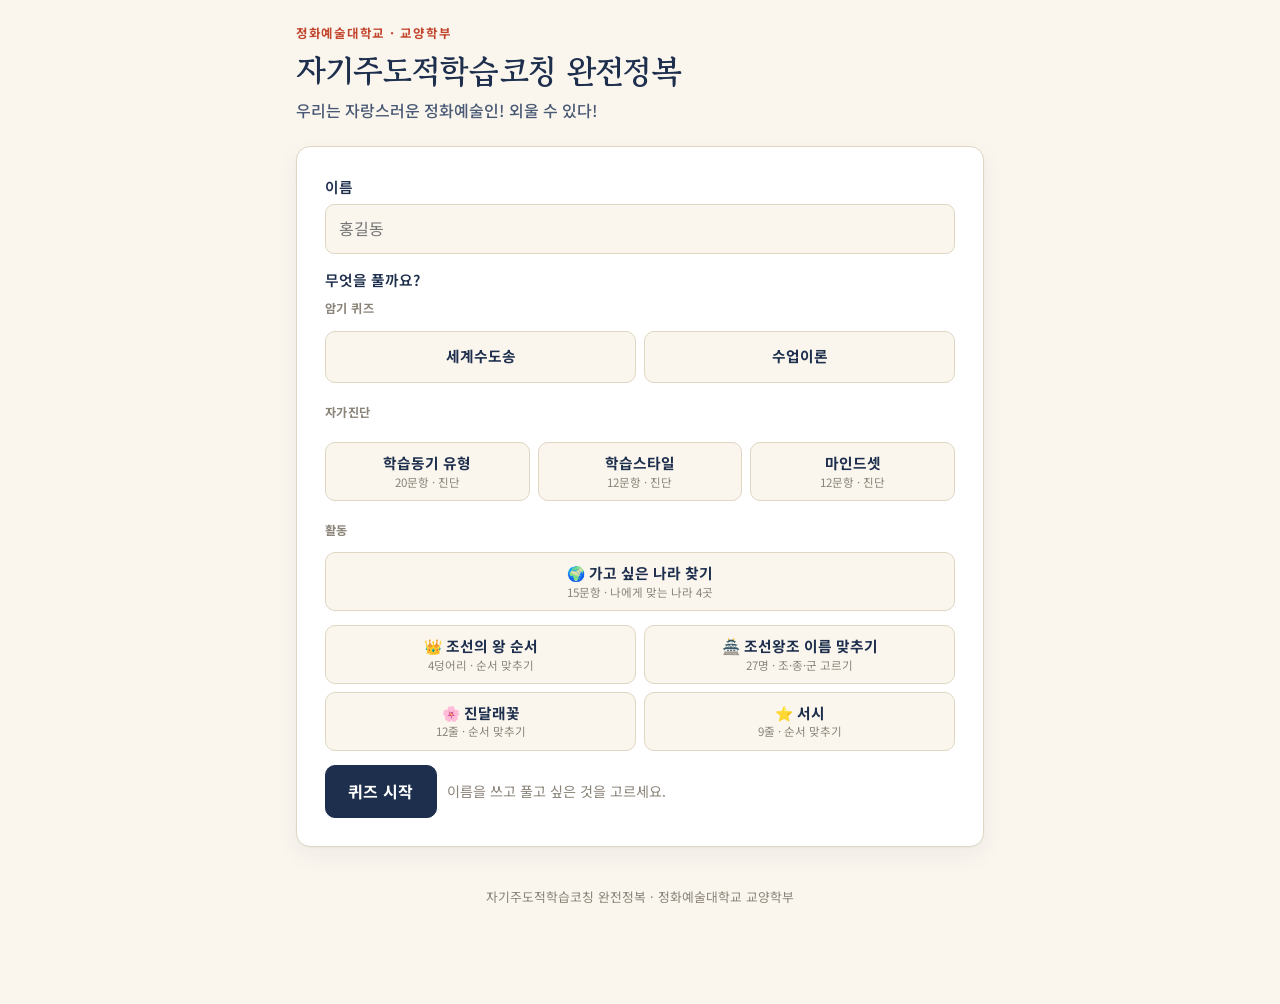
==== commit 758d1500: "Add files via upload" ====
--- a/index.html
+++ b/index.html
@@ -18,39 +18,28 @@
     <p class="lede">우리는 자랑스러운 정화예술인! 외울 수 있다!</p>
 
     <form id="start-form" class="card stack no-id" style="margin-top:22px" novalidate>
-      <div class="grid-2">
-        <div class="field">
-          <label for="week">주차</label>
-          <select id="week" name="week" required>
-            <option value="">선택</option>
-            <option value="10">10주차</option>
-            <option value="11">11주차</option>
-            <option value="12">12주차</option>
-            <option value="13">13주차</option>
-            <option value="14">14주차</option>
-            <option value="15">15주차</option>
-          </select>
-        </div>
-        <div class="field">
-          <label for="name">이름</label>
-          <input id="name" name="name" placeholder="홍길동" required autocomplete="off">
-        </div>
+      <div class="field">
+        <label for="name">이름</label>
+        <input id="name" name="name" placeholder="홍길동" required autocomplete="off">
       </div>
-      <div class="field" id="subject-pick" hidden>
+      <div class="field" id="subject-pick">
         <label>무엇을 풀까요?</label>
+        <div class="seg-head">암기 퀴즈</div>
         <div class="seg" id="subject-seg">
           <label class="seg-item"><input type="radio" name="subject" value="capital"><span>세계수도송</span></label>
           <label class="seg-item"><input type="radio" name="subject" value="theory"><span>수업이론</span></label>
         </div>
+        <div class="seg-head">자가진단</div>
         <div class="seg seg-3" id="subject-seg-2">
           <label class="seg-item"><input type="radio" name="subject" value="motivation"><span>학습동기 유형<small>20문항 · 진단</small></span></label>
           <label class="seg-item"><input type="radio" name="subject" value="style"><span>학습스타일<small>12문항 · 진단</small></span></label>
           <label class="seg-item"><input type="radio" name="subject" value="mindset"><span>마인드셋<small>12문항 · 진단</small></span></label>
         </div>
-        <div class="seg" id="subject-seg-3" style="grid-template-columns:1fr;margin-top:8px">
+        <div class="seg-head">활동</div>
+        <div class="seg" id="subject-seg-3" style="grid-template-columns:1fr">
           <label class="seg-item"><input type="radio" name="subject" value="country"><span>🌍 가고 싶은 나라 찾기<small>15문항 · 나에게 맞는 나라 4곳</small></span></label>
         </div>
-        <div class="seg" id="subject-seg-4" hidden>
+        <div class="seg" id="subject-seg-4" style="margin-top:8px">
           <label class="seg-item"><input type="radio" name="subject" value="kings"><span>👑 조선의 왕 순서<small>4덩어리 · 순서 맞추기</small></span></label>
           <label class="seg-item"><input type="radio" name="subject" value="dynasty"><span>🏯 조선왕조 이름 맞추기<small>27명 · 조·종·군 고르기</small></span></label>
           <label class="seg-item"><input type="radio" name="subject" value="jindallae"><span>🌸 진달래꽃<small>12줄 · 순서 맞추기</small></span></label>
@@ -78,7 +67,7 @@
       <p class="err" id="start-err" hidden></p>
       <div class="toolbar">
         <button class="btn" type="submit">퀴즈 시작</button>
-        <span class="hint">주차를 고르면 그 주차 활동이 나옵니다.</span>
+        <span class="hint">이름을 쓰고 풀고 싶은 것을 고르세요.</span>
       </div>
     </form>
   </section>
@@ -200,7 +189,7 @@
     </div>
     <p class="hint" id="od-lead" style="margin:10px 0 12px"></p>
     <div class="od-slots" id="od-slots" hidden></div>
-    <div class="od-pool-head" id="od-pool-head" hidden><span>아래 덩어리를 끌어 올리세요</span><span class="hint" id="od-left"></span></div>
+    <div class="od-pool-head" id="od-pool-head" hidden><span>아래 덩어리를 눌러 올리세요</span><span class="hint" id="od-left"></span></div>
     <div class="od-pool" id="od-pool" hidden></div>
     <div class="od-list" id="od-list" hidden></div>
     <div class="od-pick" id="od-pick" hidden></div>
@@ -315,15 +304,8 @@
   const esc = (s) => String(s).replace(/[&<>"']/g, (c) => ({ "&": "&amp;", "<": "&lt;", ">": "&gt;", '"': "&quot;", "'": "&#39;" }[c]));
 
   const ORDER_KEYS = ["kings", "dynasty", "jindallae", "seosi"];
-  // 11주차는 행사용 활동, 나머지 주차는 기존 수업 활동
+  // 활동은 모두 한 화면에 보여 준다. 처음 화면으로 돌아올 때 고른 것만 지운다
   function syncWeek() {
-    const w = $("week").value;
-    const is11 = w === "11";
-    $("subject-pick").hidden = !w;
-    $("subject-seg").hidden = !w || is11;
-    $("subject-seg-2").hidden = !w || is11;
-    $("subject-seg-3").hidden = !w || !is11;
-    $("subject-seg-4").hidden = !w || !is11;
     document.querySelectorAll('input[name="subject"], input[name="mode"]').forEach((m) => { m.checked = false; });
     $("mode-capital").hidden = true;
     $("mode-theory").hidden = true;
@@ -331,9 +313,6 @@
     $("subject-country").hidden = true;
     $("start-err").hidden = true;
   }
-  $("week").addEventListener("change", syncWeek);
-  // 새로고침하면 브라우저가 고른 주차를 되살린다. 그때는 change 가 안 뜨므로 한 번 맞춰 준다
-  syncWeek();
 
   document.querySelectorAll('input[name="subject"]').forEach((r) => r.addEventListener("change", () => {
     const v = r.value;
@@ -352,19 +331,18 @@
   $("start-form").addEventListener("submit", (e) => {
     e.preventDefault();
     const f = e.target;
-    const week = parseInt(f.week.value, 10);
     const s = {
       section: "-",
       student_id: "",
       name: f.name.value.trim(),
-      week: week,
+      week: 0,                 // 주차는 받지 않는다 (기록은 활동 종류로 구분)
     };
     const err = $("start-err");
     const modeEl = document.querySelector('input[name="mode"]:checked');
     const subj = document.querySelector('input[name="subject"]:checked');
-    // 나라찾기는 분반·이름만 받는다 (주차·학번 없이 저장되도록 기본값을 채운다)
-    if (!week || !s.name) {
-      err.textContent = "주차를 고르고 이름을 입력하세요.";
+    // 주차·분반·학번 없이 이름만 받는다
+    if (!s.name) {
+      err.textContent = "이름을 입력하세요.";
       err.hidden = false;
       return;
     }
@@ -373,7 +351,7 @@
       err.hidden = false;
       return;
     }
-    // 학번은 받지 않는다. 기록은 주차+이름으로 남긴다
+    // 학번은 받지 않는다. 기록은 이름으로 남긴다
     s.student_id = s.name;
     if (ORDER_KEYS.indexOf(subj.value) >= 0) {
       err.hidden = true;
@@ -410,7 +388,7 @@
     student = s;
     triedSubmit = false;
     buildQuiz();
-    $("quiz-who").textContent = `${s.week}주차 · ${s.name} · ${MODE.label}`;
+    $("quiz-who").textContent = `${s.name} · ${MODE.label}`;
     show("quiz");
   });
 
@@ -588,8 +566,8 @@
   function renderEssay(attempt, saveErr) {
     $("res-graded").hidden = true;
     $("res-essay").hidden = false;
-    $("res-eyebrow").textContent = `${attempt.week}주차 · ${MODE.label}`;
-    $("essay-who").textContent = `${attempt.week}주차 · ${attempt.name}` +
+    $("res-eyebrow").textContent = `${MODE.label}`;
+    $("essay-who").textContent = `${attempt.name}` +
       (saveErr ? " · 저장에 실패했습니다" : window.QuizAPI.mode === "local" ? " · (연습 모드)" : " · 제출 완료");
     const ol = $("essay-list");
     ol.innerHTML = "";
@@ -608,10 +586,10 @@
     $("res-graded").hidden = false;
     $("res-essay").hidden = true;
     const s = attempt;
-    $("res-eyebrow").textContent = `${s.week}주차 결과 · ${MODE.label}`;
+    $("res-eyebrow").textContent = `${MODE.label} 결과`;
     $("res-score").textContent = s.score;
     $("res-total").textContent = ` / ${s.total}점`;
-    $("res-who").textContent = `${s.week}주차 · ${s.name}`;
+    $("res-who").textContent = `${s.name}`;
 
     const ul = $("res-wrong");
     ul.innerHTML = "";
@@ -690,7 +668,7 @@
     const d = DIAG[key];
     DITEMS = [];
     d.factors.forEach((f) => f.items.forEach((t) => DITEMS.push({ n: DITEMS.length + 1, text: t, fkey: f.key })));
-    $("diag-who").textContent = `${student.week}주차 · ${student.name}`;
+    $("diag-who").textContent = `${student.name}`;
     $("diag-eyebrow").textContent = DIAG_LABEL[key] + " 진단";
     $("diag-title").textContent = d.question;
     $("diag-guide").textContent = d.guide;
@@ -759,9 +737,9 @@
 
   function renderDiagResult(attempt, vals, scores, history, saveErr) {
     const d = DIAG[DKEY];
-    $("dr-eyebrow").textContent = `${attempt.week}주차 · ${DIAG_LABEL[DKEY]} 진단 결과`;
+    $("dr-eyebrow").textContent = `${DIAG_LABEL[DKEY]} 진단 결과`;
     $("dr-title").textContent = d.question;
-    $("dr-who").textContent = `${attempt.week}주차 · ${attempt.name}` + (saveErr ? " · 저장 실패" : window.QuizAPI.mode === "local" ? " · (연습 모드)" : "");
+    $("dr-who").textContent = `${attempt.name}` + (saveErr ? " · 저장 실패" : window.QuizAPI.mode === "local" ? " · (연습 모드)" : "");
     const avgs = {};
     d.factors.forEach((f) => { avgs[f.key] = scores[f.key] / f.items.length; });
     const r = d.interpret(scores, avgs);
@@ -837,7 +815,7 @@
   // 15문항을 한 페이지에 모두 깔아 두고, 내려가면서 답하게 한다
   function startCountry() {
     cqPick = {}; cqTried = false;
-    $("cq-who").textContent = `${student.week}주차 · ${student.name}`;
+    $("cq-who").textContent = `${student.name}`;
     $("cq-total").textContent = CQ.length;
     $("cq-err").hidden = true;
     $("cq-stage").innerHTML = CQ.map((q, i) =>
@@ -918,7 +896,7 @@
   function renderCountryResult(picks) {
     const first = picks[0].country;
     $("cr-title").textContent = `${student.name}${josa(student.name)} ${first.name}${josaGa(first.name)} 1순위!`;
-    $("cr-who").textContent = `${student.week}주차 · ${student.name} · ${CQ.length}문항 결과`;
+    $("cr-who").textContent = `${student.name} · ${CQ.length}문항 결과`;
     const RANK = ["1순위", "2순위", "3순위", "4순위"];
     $("cr-cards").innerHTML = picks.map((p, i) => {
       const c = p.country;
@@ -1024,7 +1002,7 @@
 
   function startOrder(key) {
     OKEY = key; OSET = OSETS[key]; OLAY = OSET.layout || "slots";
-    $("od-who").textContent = `${student.week}주차 · ${student.name}`;
+    $("od-who").textContent = `${student.name}`;
     $("od-title").textContent = OSET.label;
     $("od-lead").textContent = OSET.lead;
     $("od-credit").textContent = OSET.credit;
@@ -1060,6 +1038,7 @@
       });
       pool.innerHTML = "";
       shuffledItems().forEach((t) => pool.appendChild(makeItem(t, false)));
+      odArm(null);
     } else {
       const list = $("od-list");
       list.className = "od-list" + big;
@@ -1111,7 +1090,7 @@
             `<button type="button" class="od-nudge" data-d="1" aria-label="아래로">▼</button>` +
           `</span>`
         : "") +
-      `<span class="od-grip" aria-hidden="true">⠿</span>`;
+      `<span class="od-grip" role="button" aria-label="끌어 옮기기" title="여기를 꾹 눌러 끄세요">⠿</span>`;
     r.querySelector(".od-text").textContent = t;
     return r;
   }
@@ -1137,6 +1116,16 @@
       [...$("od-list").children].forEach((r, i) => { r.querySelector(".od-no").textContent = i + 1; });
     }
     $("od-err").hidden = true;
+  }
+
+  // 가장 앞의 빈 칸
+  function odFirstEmpty() {
+    return [...$("od-slots").querySelectorAll(".od-slot")].find((x) => !x.querySelector(".od-item")) || null;
+  }
+  // 빈 칸을 먼저 눌러 두면 다음에 누르는 덩어리가 그 칸으로 들어간다
+  function odArm(slot) {
+    $("od-slots").querySelectorAll(".od-slot.armed").forEach((x) => x.classList.remove("armed"));
+    if (slot) slot.classList.add("armed");
   }
 
   function odSelect(x) {
@@ -1302,7 +1291,7 @@
     }
     odCleanDrag(item);
     if (!t) return;
-    if (odIsSlots()) odPlace(item, t);
+    if (odIsSlots()) { odArm(null); odPlace(item, t); }
     else if (OSET.big) odSwap(item, t);
     else odInsert(item, t, e.clientY);
   }
@@ -1321,12 +1310,20 @@
     if (odIsSlots()) {
       const slot = e.target.closest(".od-slot");
       if (item) {
-        if (odSel && odSel !== item) odPlace(odSel, slot || $("od-pool"));
-        else odSelect(odSel === item ? null : item);
+        // 칸에 들어가 있는 덩어리를 누르면 아래로 되돌린다
+        if (item.parentNode.classList.contains("od-slot")) { odArm(null); odPlace(item, $("od-pool")); return; }
+        // 아래 덩어리를 누르면 골라 둔 칸, 없으면 가장 앞 빈 칸으로 들어간다
+        const t = $("od-slots").querySelector(".od-slot.armed") || odFirstEmpty();
+        odArm(null);
+        if (t) odPlace(item, t);
         return;
       }
-      if (slot) { if (odSel) odPlace(odSel, slot); return; }
-      if (odSel && e.currentTarget.id === "od-pool") odPlace(odSel, $("od-pool"));
+      if (slot) {
+        const got = slot.querySelector(".od-item");
+        if (got) { odArm(null); odPlace(got, $("od-pool")); return; }
+        odArm(slot.classList.contains("armed") ? null : slot);
+        return;
+      }
       return;
     }
     if (!item) return;
@@ -1393,7 +1390,7 @@
   function renderOrderResult(mine, ok, score) {
     const n = OSET.items.length;
     $("or-title").textContent = OSET.label;
-    $("or-who").textContent = `${student.week}주차 · ${student.name}`;
+    $("or-who").textContent = `${student.name}`;
     $("or-score").textContent = score;
     $("or-total").textContent = " / " + n;
     $("or-msg").textContent = score === n
--- a/styles.css
+++ b/styles.css
@@ -159,6 +159,11 @@
 /* 과목·모드 선택 */
 .seg { display: grid; grid-template-columns: 1fr 1fr; gap: 8px; }
 .seg-3 { grid-template-columns: repeat(3, minmax(0, 1fr)); margin-top: 8px; }
+.seg-head {
+  font-size: .76rem; font-weight: 700; letter-spacing: .04em; color: var(--muted);
+  margin: 14px 0 6px;
+}
+.seg-head:first-of-type { margin-top: 2px; }
 .seg-3 .seg-item span { font-size: 0.92rem; }
 .seg-4 { grid-template-columns: repeat(4, minmax(0, 1fr)); }
 @media (max-width: 560px) { .seg-4 { grid-template-columns: 1fr 1fr; } }
@@ -537,15 +542,20 @@
 .od-ctl { flex: none; display: flex; gap: 3px; }
 .od-nudge {
   font: inherit; font-size: .72rem; line-height: 1; cursor: pointer;
-  width: 30px; height: 30px; border-radius: 8px; padding: 0;
+  width: 36px; height: 36px; border-radius: 9px; padding: 0;
   border: 1.5px solid var(--line); background: var(--paper); color: var(--ink-soft);
 }
 .od-nudge:hover { background: #fff; border-color: var(--ink); color: var(--ink); }
+/* 손잡이 — 손가락으로 잡기 쉽게 보라색 동그라미로 크게 */
 .od-grip {
-  flex: none; font-size: 1.1rem; line-height: 1; color: var(--muted);
-  padding: 7px 5px; margin: -7px -2px -7px 0; cursor: grab;
+  flex: none; display: inline-flex; align-items: center; justify-content: center;
+  width: 38px; height: 38px; margin: -4px -2px -4px 0;
+  border-radius: 50%; font-size: 1.05rem; line-height: 1;
+  color: #6d28d9; background: #ede9fe; border: 1.5px solid #c4b5fd;
+  cursor: grab;
   touch-action: none;             /* 손잡이에서만 끌기 — 나머지는 스크롤 그대로 */
 }
+.od-grip:active { cursor: grabbing; background: #ddd6fe; border-color: #a78bfa; }
 .od-item.sel {
   border-color: var(--stamp); background: var(--stamp-soft);
   box-shadow: 0 0 0 3px rgba(194,69,45,.15);
@@ -562,16 +572,26 @@
 /* --- 방식 1 : 위 빈 칸 + 아래 덩어리 (조선의 왕) --- */
 .od-slots { display: grid; gap: 7px; margin-bottom: 18px; }
 .od-slots.big, .od-pool.big { grid-template-columns: repeat(auto-fit, minmax(150px, 1fr)); gap: 8px; }
+.od-slots.big { padding: 10px 7px 0; gap: 14px 10px; }
 .od-slot {
   display: flex; align-items: center; gap: 9px; min-height: 52px;
   padding: 4px 4px 4px 10px; border-radius: 11px;
   border: 2px dashed var(--line); background: #fff;
 }
 .od-slots.big .od-slot { position: relative; justify-content: center; padding: 4px; min-height: 62px; }
-.od-slots.big .od-no { position: absolute; top: 5px; left: 6px; width: 20px; height: 20px; font-size: .67rem; z-index: 1; }
+/* 번호는 칸 왼쪽 위 모서리에 꼬리표처럼 붙인다 (글씨를 가리지 않게) */
+.od-slots.big .od-no {
+  position: absolute; top: -8px; left: -6px; width: 21px; height: 21px;
+  font-size: .67rem; z-index: 2; box-shadow: 0 0 0 2.5px var(--paper);
+}
 .od-slot.on { border-style: solid; border-color: transparent; background: transparent; padding: 0; }
 .od-slots.big .od-slot.on { padding: 0; }
 .od-slot.over { border-color: var(--sea); background: var(--sea-soft); }
+/* 빈 칸을 먼저 누르면 여기로 들어간다고 알려 준다 */
+.od-slot.armed {
+  border-color: #7c3aed; background: #f5f0ff;
+  box-shadow: 0 0 0 3px rgba(124,58,237,.16);
+}
 .od-slot .od-item { flex: 1 1 auto; border-color: var(--ink); box-shadow: 0 2px 7px rgba(30,47,77,.12); }
 
 .od-pool-head {
@@ -586,11 +606,11 @@
 /* 짧은 덩어리는 글씨를 크게, 가운데로 */
 .od-slots.big .od-item, .od-pool.big .od-item {
   justify-content: center; text-align: center; gap: 4px;
-  font-size: 1.02rem; font-weight: 700; letter-spacing: 0; padding: 12px 6px;
+  font-size: .96rem; font-weight: 700; letter-spacing: -.01em; padding: 12px 5px;
 }
 /* 7글자 구결이 두 줄로 깨지지 않게 */
 .od-slots.big .od-text, .od-pool.big .od-text { flex: 0 1 auto; white-space: nowrap; }
-.od-slots.big .od-grip, .od-pool.big .od-grip { font-size: .92rem; padding: 6px 2px; margin: -6px -1px -6px 0; }
+.od-slots.big .od-grip, .od-pool.big .od-grip { width: 32px; height: 32px; font-size: .95rem; margin: -4px -1px -4px 0; }
 .od-slots.big .od-item.over, .od-pool.big .od-item.over { box-shadow: 0 0 0 3px var(--sea); }
 
 /* --- 방식 2 : 섞인 줄 목록에서 자리 바꾸기 (진달래꽃·서시) --- */
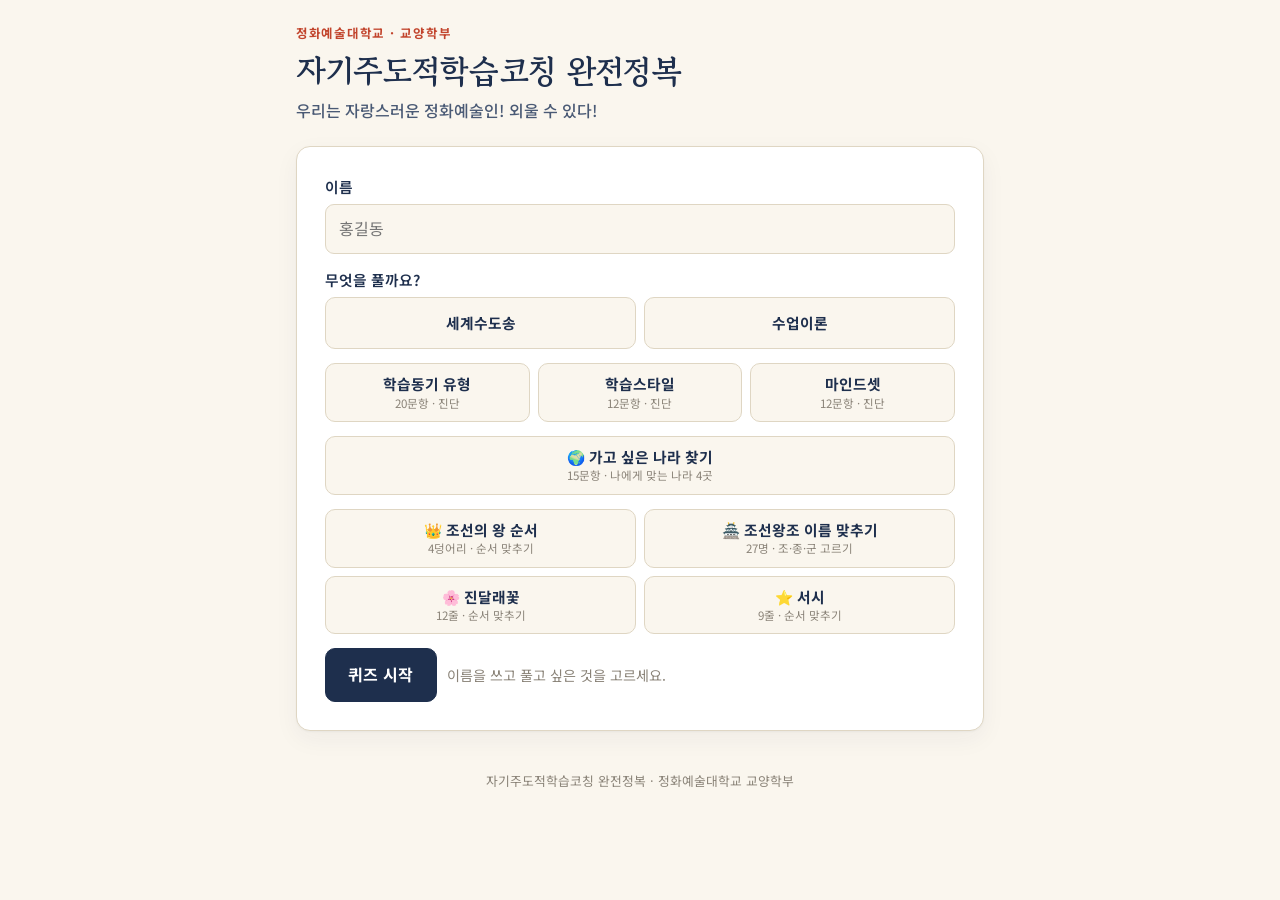
==== commit f82ced7b: "Add files via upload" ====
--- a/index.html
+++ b/index.html
@@ -24,19 +24,16 @@
       </div>
       <div class="field" id="subject-pick">
         <label>무엇을 풀까요?</label>
-        <div class="seg-head">암기 퀴즈</div>
         <div class="seg" id="subject-seg">
           <label class="seg-item"><input type="radio" name="subject" value="capital"><span>세계수도송</span></label>
           <label class="seg-item"><input type="radio" name="subject" value="theory"><span>수업이론</span></label>
         </div>
-        <div class="seg-head">자가진단</div>
         <div class="seg seg-3" id="subject-seg-2">
           <label class="seg-item"><input type="radio" name="subject" value="motivation"><span>학습동기 유형<small>20문항 · 진단</small></span></label>
           <label class="seg-item"><input type="radio" name="subject" value="style"><span>학습스타일<small>12문항 · 진단</small></span></label>
           <label class="seg-item"><input type="radio" name="subject" value="mindset"><span>마인드셋<small>12문항 · 진단</small></span></label>
         </div>
-        <div class="seg-head">활동</div>
-        <div class="seg" id="subject-seg-3" style="grid-template-columns:1fr">
+        <div class="seg" id="subject-seg-3" style="grid-template-columns:1fr;margin-top:8px">
           <label class="seg-item"><input type="radio" name="subject" value="country"><span>🌍 가고 싶은 나라 찾기<small>15문항 · 나에게 맞는 나라 4곳</small></span></label>
         </div>
         <div class="seg" id="subject-seg-4" style="margin-top:8px">
@@ -990,7 +987,7 @@
   let OKEY = null, OSET = null, OLAY = "slots";
   let odSel = null;
   let odDrag = null, odGhost = null, odMoved = false, odPh = null;
-  let odSX = 0, odSY = 0, odOX = 0, odOY = 0, odW = 0, odJust = false;
+  let odSX = 0, odSY = 0, odLX = 0, odLY = 0, odOX = 0, odOY = 0, odW = 0, odJust = false;
 
   const odIsSlots = () => OLAY === "slots";
   const odIsPick = () => OLAY === "pick";
@@ -1198,12 +1195,19 @@
     const item = e.target.closest(".od-item");
     if (!item || e.target.closest(".od-nudge")) return;
     // 폰에서는 손잡이에서만 끌기 시작 (그래야 화면 스크롤이 막히지 않는다)
-    if (!e.target.closest(".od-grip") && e.pointerType !== "mouse") return;
+    const grip = e.target.closest(".od-grip");
+    if (!grip && e.pointerType !== "mouse") return;
     if (e.pointerType === "mouse" && e.button !== 0) return;
     odDrag = item; odMoved = false;
-    odSX = e.clientX; odSY = e.clientY;
+    odSX = odLX = e.clientX; odSY = odLY = e.clientY;
     const r = item.getBoundingClientRect();
     odOX = e.clientX - r.left; odOY = e.clientY - r.top; odW = r.width;
+    if (!grip) return;
+    // 손잡이를 잡는 순간 바로 들어올린다. 손가락을 조금만 움직여도 상자가 따라온다
+    // (여기서 preventDefault 를 부르면 톡 눌러 넣기가 막히므로 touch-action 에 맡긴다)
+    // 손가락이 상자 밖으로 나가도 끝까지 이 손가락을 따라가게 붙잡아 둔다
+    try { e.currentTarget.setPointerCapture(e.pointerId); } catch (ex) {}
+    odLift();
   }
 
   // 끄는 동안 번호를 실시간으로 다시 매긴다 (점선 칸이 그 자리를 차지한 것으로 센다)
@@ -1221,15 +1225,16 @@
     });
   }
 
-  function odPtrMove(e) {
-    if (!odDrag) return;
-    if (!odMoved) {
-      if (Math.abs(e.clientX - odSX) + Math.abs(e.clientY - odSY) < 8) return;
-      odMoved = true;
+  // 상자를 손에 들린 상태로 만든다
+  function odLift() {
+    if (odGhost || !odDrag) return;
+    {
       const r = odDrag.getBoundingClientRect();
       odGhost = odDrag.cloneNode(true);
       odGhost.className = "od-item ghost";
       odGhost.style.width = odW + "px";
+      odGhost.style.left = (odLX - odOX) + "px";
+      odGhost.style.top = (odLY - odOY) + "px";
       document.body.appendChild(odGhost);
       odSelect(null);
       if (odIsSlots()) {
@@ -1247,6 +1252,17 @@
         odRenumberLive();
       }
     }
+  }
+
+  function odPtrMove(e) {
+    if (!odDrag) return;
+    odLX = e.clientX; odLY = e.clientY;
+    // 마우스는 조금 움직여야 끌기로 본다 (손잡이를 잡은 손가락은 이미 들려 있다)
+    if (!odGhost) {
+      if (Math.abs(e.clientX - odSX) + Math.abs(e.clientY - odSY) < 8) return;
+      odLift();
+    }
+    if (!odMoved && Math.abs(e.clientX - odSX) + Math.abs(e.clientY - odSY) >= 5) odMoved = true;
     e.preventDefault();
     odGhost.style.left = (e.clientX - odOX) + "px";
     odGhost.style.top = (e.clientY - odOY) + "px";
@@ -1276,10 +1292,12 @@
   function odPtrUp(e) {
     if (!odDrag) return;
     const item = odDrag; odDrag = null;
+    const x = typeof e.clientX === "number" ? e.clientX : odLX;
+    const y = typeof e.clientY === "number" ? e.clientY : odLY;
     // 중간 이동 신호 없이 멀리서 손을 뗀 경우(빠른 플릭)도 끌기로 본다
-    const far = Math.abs(e.clientX - odSX) + Math.abs(e.clientY - odSY) >= 8;
-    if (!odMoved && !far) { odCleanDrag(item); return; }
-    const t = odUnder(e.clientX, e.clientY);
+    const far = Math.abs(x - odSX) + Math.abs(y - odSY) >= 6;
+    if (!odMoved && !far) { odCleanDrag(item); return; }   // 톡 누른 것 → 눌러서 넣기로 넘긴다
+    const t = odUnder(x, y);
     odJust = true;
     setTimeout(() => { odJust = false; }, 80);
     if (odPh) {                       // 점선 칸이 있던 자리에 그대로 넣는다
@@ -1293,13 +1311,13 @@
     if (!t) return;
     if (odIsSlots()) { odArm(null); odPlace(item, t); }
     else if (OSET.big) odSwap(item, t);
-    else odInsert(item, t, e.clientY);
+    else odInsert(item, t, y);
   }
 
   ["od-slots", "od-pool", "od-list"].forEach((id) => $(id).addEventListener("pointerdown", odPtrDown));
   window.addEventListener("pointermove", odPtrMove, { passive: false });
   window.addEventListener("pointerup", odPtrUp);
-  window.addEventListener("pointercancel", odPtrUp);
+  window.addEventListener("pointercancel", () => odPtrUp({ clientX: odLX, clientY: odLY }));
 
   // --- 톡 눌러 옮기기 ---
   function odClick(e) {
--- a/styles.css
+++ b/styles.css
@@ -159,11 +159,6 @@
 /* 과목·모드 선택 */
 .seg { display: grid; grid-template-columns: 1fr 1fr; gap: 8px; }
 .seg-3 { grid-template-columns: repeat(3, minmax(0, 1fr)); margin-top: 8px; }
-.seg-head {
-  font-size: .76rem; font-weight: 700; letter-spacing: .04em; color: var(--muted);
-  margin: 14px 0 6px;
-}
-.seg-head:first-of-type { margin-top: 2px; }
 .seg-3 .seg-item span { font-size: 0.92rem; }
 .seg-4 { grid-template-columns: repeat(4, minmax(0, 1fr)); }
 @media (max-width: 560px) { .seg-4 { grid-template-columns: 1fr 1fr; } }
@@ -549,11 +544,13 @@
 /* 손잡이 — 손가락으로 잡기 쉽게 보라색 동그라미로 크게 */
 .od-grip {
   flex: none; display: inline-flex; align-items: center; justify-content: center;
-  width: 38px; height: 38px; margin: -4px -2px -4px 0;
-  border-radius: 50%; font-size: 1.05rem; line-height: 1;
+  width: 42px; height: 42px; margin: -6px -3px -6px 0;
+  border-radius: 50%; font-size: 1.15rem; line-height: 1;
   color: #6d28d9; background: #ede9fe; border: 1.5px solid #c4b5fd;
   cursor: grab;
   touch-action: none;             /* 손잡이에서만 끌기 — 나머지는 스크롤 그대로 */
+  -webkit-touch-callout: none;    /* 꾹 눌러도 아이폰 메뉴가 뜨지 않게 */
+  -webkit-user-select: none; user-select: none;
 }
 .od-grip:active { cursor: grabbing; background: #ddd6fe; border-color: #a78bfa; }
 .od-item.sel {
@@ -610,7 +607,7 @@
 }
 /* 7글자 구결이 두 줄로 깨지지 않게 */
 .od-slots.big .od-text, .od-pool.big .od-text { flex: 0 1 auto; white-space: nowrap; }
-.od-slots.big .od-grip, .od-pool.big .od-grip { width: 32px; height: 32px; font-size: .95rem; margin: -4px -1px -4px 0; }
+.od-slots.big .od-grip, .od-pool.big .od-grip { width: 36px; height: 36px; font-size: 1rem; margin: -6px -2px -6px 0; }
 .od-slots.big .od-item.over, .od-pool.big .od-item.over { box-shadow: 0 0 0 3px var(--sea); }
 
 /* --- 방식 2 : 섞인 줄 목록에서 자리 바꾸기 (진달래꽃·서시) --- */
